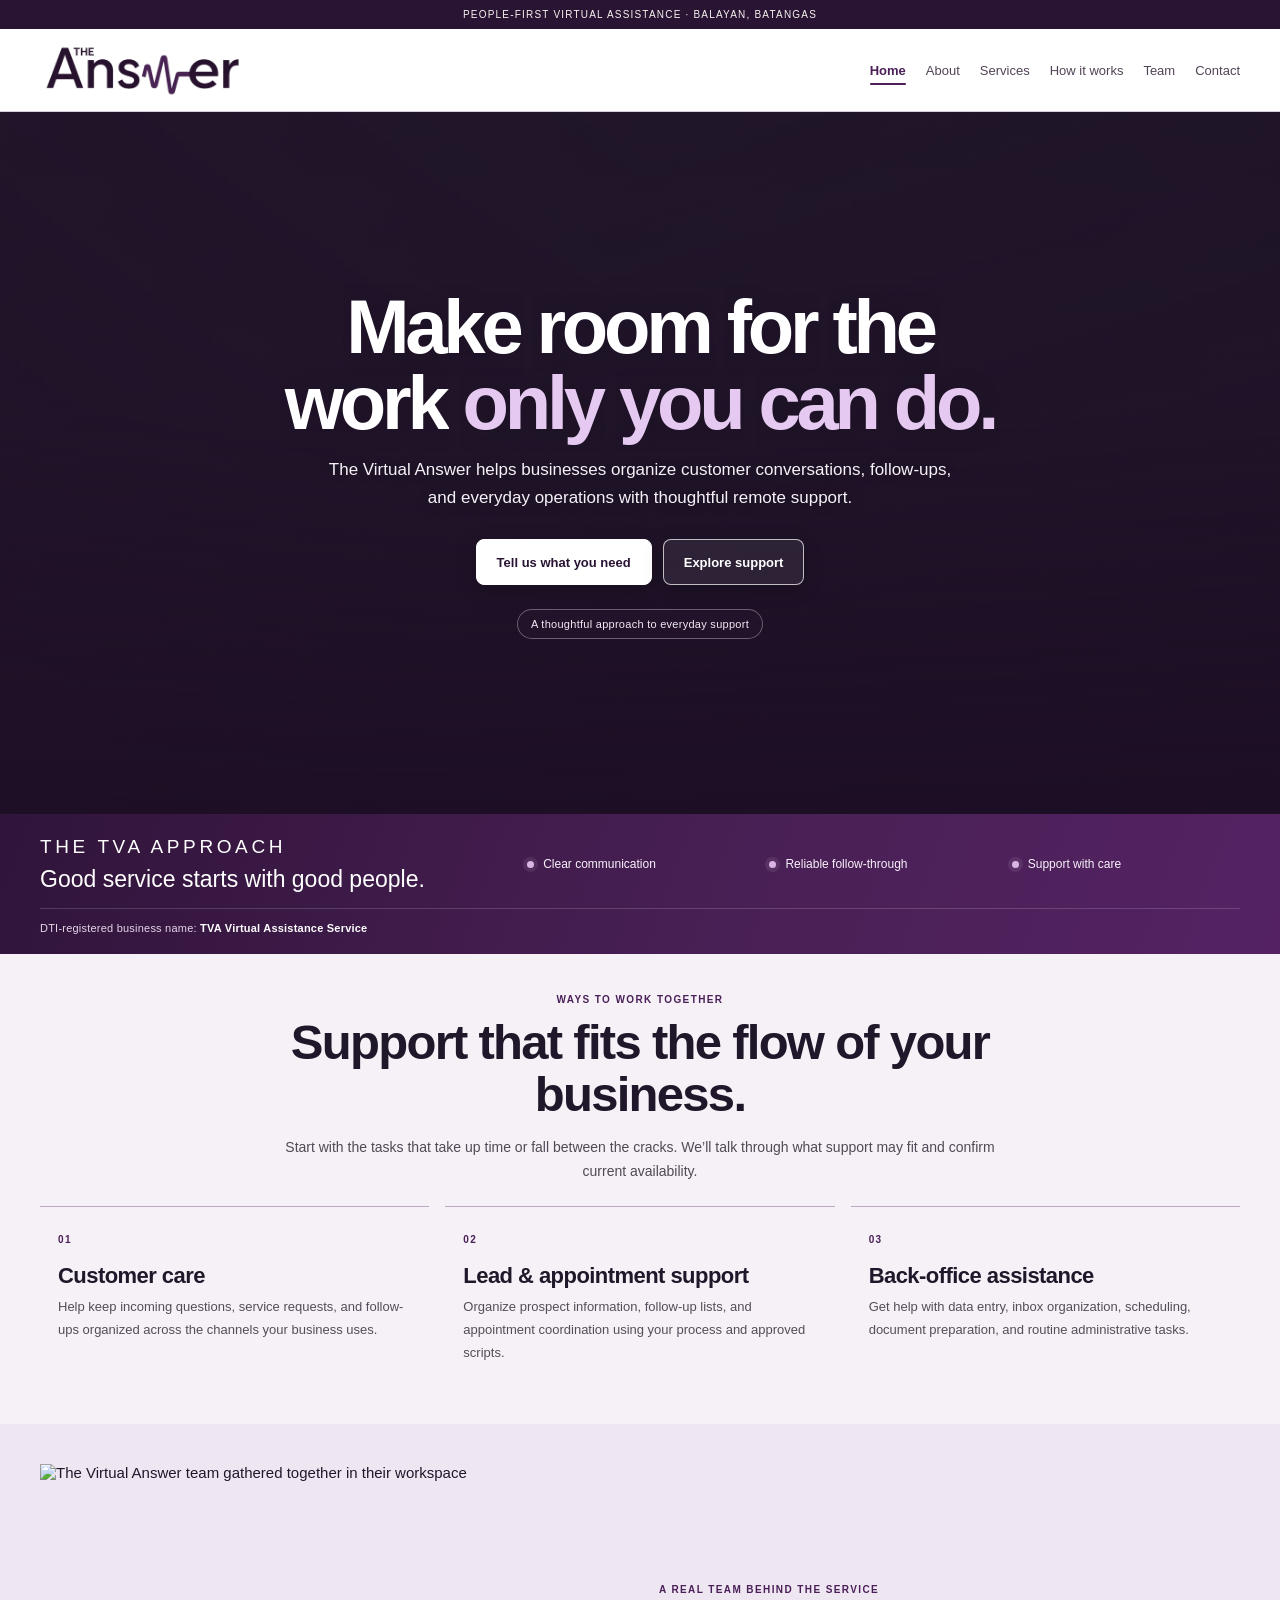
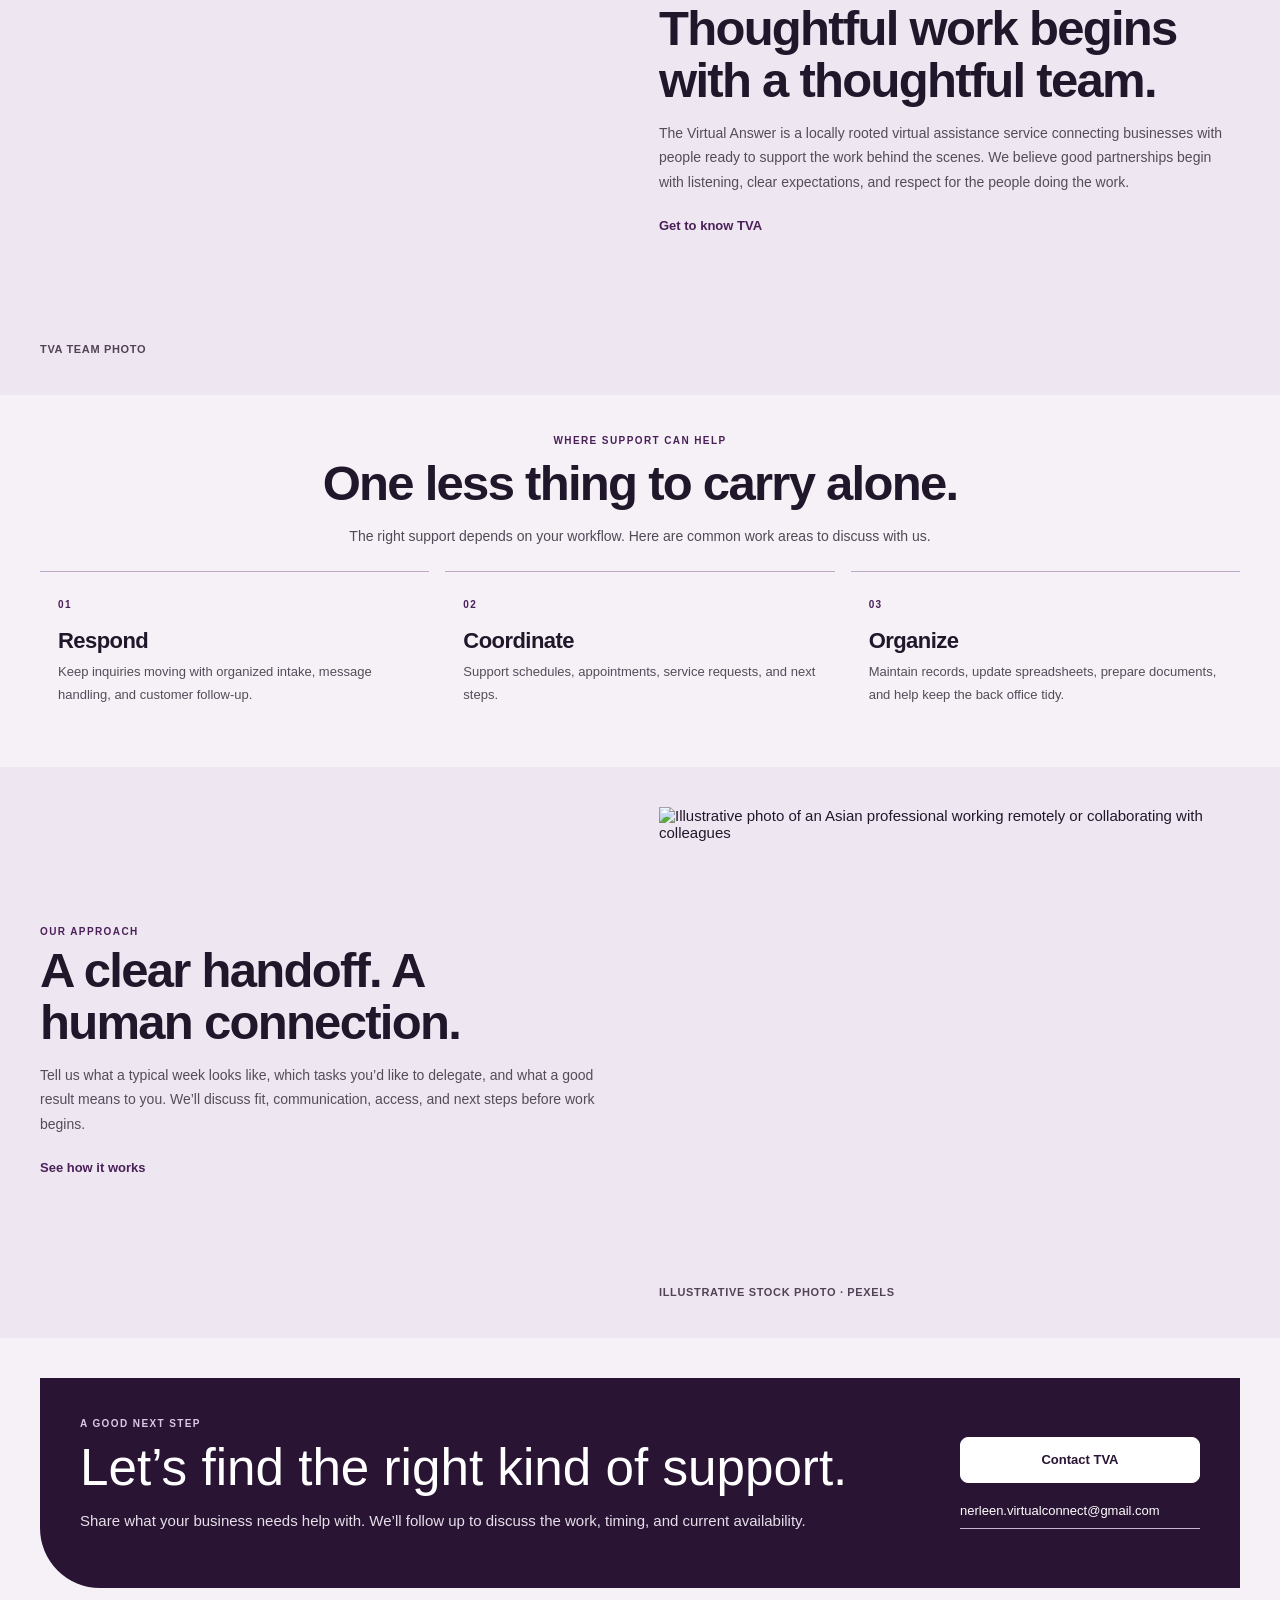
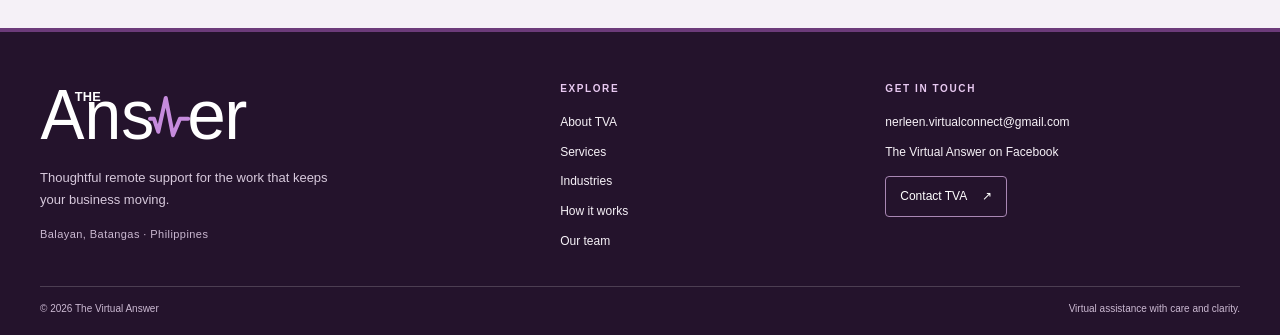
==== index.html @ 82f94e9c "Add files via upload" ====
<!doctype html>
<html lang="en"><head><meta charset="utf-8"><meta name="viewport" content="width=device-width,initial-scale=1"><meta name="description" content="The Virtual Answer offers people-first remote support for customer care, lead follow-up, and everyday business operations."><meta name="theme-color" content="#f8f5fa"><title>The Virtual Answer | Virtual Assistance</title><link rel="stylesheet" href="site.css"><link rel="icon" href="favicon.ico" sizes="any"><link rel="shortcut icon" href="favicon.ico"><link rel="icon" type="image/png" sizes="512x512" href="favicon.png"><link rel="apple-touch-icon" sizes="512x512" href="favicon.png"><link rel="apple-touch-icon" href="favicon.png"></head>
<body data-page="index"><div class="announcement">People-first virtual assistance · Balayan, Batangas</div><header><div class="wrap nav"><a class="brand" href="index.html" aria-label="The Virtual Answer home"><img class="brand-logo" src="the-answer-logo.png" alt="The Answer Virtual Assistance Service"></a><button class="menu" aria-label="Open menu" aria-expanded="false">☰</button><nav class="navlinks" aria-label="Main navigation"><a href="index.html">Home</a><a href="about.html">About</a><a href="services.html">Services</a><a href="how-it-works.html">How it works</a><a href="team.html">Team</a><a href="contact.html">Contact</a></nav></div></header>
<main>
<section class="full-hero" aria-labelledby="hero-title"><img class="full-hero-image" src="assets/hero-workspace.jpg" alt="Bright, organized workspace with a laptop, plant, and notebook"><div class="full-hero-shade"></div><div class="wrap full-hero-content"><h1 id="hero-title">Make room for the work <em>only you can do.</em></h1><p>The Virtual Answer helps businesses organize customer conversations, follow-ups, and everyday operations with thoughtful remote support.</p><div class="actions"><a class="button" href="contact.html">Tell us what you need </a><a class="button secondary" href="services.html">Explore support</a></div><span class="full-hero-credit">A thoughtful approach to everyday support</span></div></section>
<section class="new-ribbon" aria-label="The TVA approach"><div class="wrap ribbon-inner"><div class="ribbon-lead"><span class="eyebrow">THE TVA APPROACH</span><strong>Good service starts with good people.</strong></div><ul class="ribbon-points"><li>Clear communication</li><li>Reliable follow-through</li><li>Support with care</li></ul><p class="registration-note">DTI-registered business name: <strong>TVA Virtual Assistance Service</strong></p></div></section>
<section class="content" id="services-preview"><div class="wrap"><div class="section-intro"><div class="eyebrow">Ways to work together</div><h2 class="section-title">Support that fits the flow of your business.</h2><p>Start with the tasks that take up time or fall between the cracks. We’ll talk through what support may fit and confirm current availability.</p></div></div><div class="wrap new-grid"><article class="new-card"><span class="eyebrow">01</span><h2>Customer care</h2><p>Help keep incoming questions, service requests, and follow-ups organized across the channels your business uses.</p></article><article class="new-card"><span class="eyebrow">02</span><h2>Lead &amp; appointment support</h2><p>Organize prospect information, follow-up lists, and appointment coordination using your process and approved scripts.</p></article><article class="new-card"><span class="eyebrow">03</span><h2>Back-office assistance</h2><p>Get help with data entry, inbox organization, scheduling, document preparation, and routine administrative tasks.</p></article></div></section>
<section class="content"><div class="wrap photo-story"><figure><img src="assets/small-team.jpg" alt="The Virtual Answer team gathered together in their workspace"><figcaption>TVA team photo</figcaption></figure><div><div class="eyebrow">A real team behind the service</div><h2 class="section-title">Thoughtful work begins with a thoughtful team.</h2><p class="bodycopy">The Virtual Answer is a locally rooted virtual assistance service connecting businesses with people ready to support the work behind the scenes. We believe good partnerships begin with listening, clear expectations, and respect for the people doing the work.</p><a class="text-link" href="about.html">Get to know TVA </a></div></div></section>
<section class="content"><div class="wrap"><div class="section-intro"><div class="eyebrow">Where support can help</div><h2 class="section-title">One less thing to carry alone.</h2><p>The right support depends on your workflow. Here are common work areas to discuss with us.</p></div><div class="new-grid"><article class="new-card"><span class="eyebrow">01</span><h2>Respond</h2><p>Keep inquiries moving with organized intake, message handling, and customer follow-up.</p></article><article class="new-card"><span class="eyebrow">02</span><h2>Coordinate</h2><p>Support schedules, appointments, service requests, and next steps.</p></article><article class="new-card"><span class="eyebrow">03</span><h2>Organize</h2><p>Maintain records, update spreadsheets, prepare documents, and help keep the back office tidy.</p></article></div></div></section>
<section class="content"><div class="wrap photo-story reverse"><figure><img src="assets/web-02.jpg" alt="Illustrative photo of an Asian professional working remotely or collaborating with colleagues"><figcaption>Illustrative stock photo · Pexels</figcaption></figure><div><div class="eyebrow">Our approach</div><h2 class="section-title">A clear handoff. A human connection.</h2><p class="bodycopy">Tell us what a typical week looks like, which tasks you’d like to delegate, and what a good result means to you. We’ll discuss fit, communication, access, and next steps before work begins.</p><a class="text-link" href="how-it-works.html">See how it works </a></div></div></section>
<section class="content"><div class="wrap contactbox"><div><div class="eyebrow">A good next step</div><h2>Let’s find the right kind of support.</h2><p>Share what your business needs help with. We’ll follow up to discuss the work, timing, and current availability.</p></div><div class="contactlinks"><a class="button" href="contact.html">Contact TVA </a><a href="mailto:nerleen.virtualconnect@gmail.com">nerleen.virtualconnect@gmail.com</a></div></div></section>
</main><footer class="site-footer"><div class="wrap footer-main"><div class="footer-brand"><a href="index.html" aria-label="The Virtual Answer home"><img class="footer-logo" src="the-answer-logo-light.svg" alt="The Virtual Answer"></a><p>Thoughtful remote support for the work that keeps your business moving.</p><span class="footer-location">Balayan, Batangas · Philippines</span></div><div class="footer-column"><h2>Explore</h2><a href="about.html">About TVA</a><a href="services.html">Services</a><a href="industries.html">Industries</a><a href="how-it-works.html">How it works</a><a href="team.html">Our team</a></div><div class="footer-column"><h2>Get in touch</h2><a href="mailto:nerleen.virtualconnect@gmail.com">nerleen.virtualconnect@gmail.com</a><a href="https://www.facebook.com/profile.php?id=61569814790833" target="_blank" rel="noopener noreferrer">The Virtual Answer on Facebook</a><a class="footer-contact" href="contact.html">Contact TVA <span aria-hidden="true">↗</span></a></div></div><div class="wrap footer-bottom"><span>© <span data-year>2026</span> The Virtual Answer</span><span>Virtual assistance with care and clarity.</span></div></footer><script src="site.js"></script></body></html>
---- site.css ----
:root{--paper:#F8F5FA;--white:#FFFEFF;--ink:#24152A;--muted:#66586C;--line:#E1D8E5;--plum:#542263;--plum-dark:#30143A;--lilac:#F0E6F4;--lime:#DCC8E7;--peach:#F3E1D1;--serif:Georgia,'Times New Roman',serif;--sans:Inter,'Aptos',Arial,sans-serif;--max:1160px}*{box-sizing:border-box}html{scroll-behavior:smooth}body{margin:0;background:var(--paper);color:var(--ink);font-family:var(--sans);-webkit-font-smoothing:antialiased}a{color:inherit}.wrap{width:min(var(--max),calc(100% - 56px));margin:auto}.announcement{background:var(--plum-dark);color:#f8f4ef;text-align:center;padding:9px 14px;font-size:11px;letter-spacing:.08em;text-transform:uppercase}header{position:sticky;top:0;z-index:5;background:rgba(248,245,250,.96);backdrop-filter:blur(12px);border-bottom:1px solid var(--line)}.nav{min-height:74px;display:flex;align-items:center;justify-content:space-between;gap:24px}.brand{display:flex;align-items:center;gap:10px;text-decoration:none}.mark{width:39px;height:39px;display:grid;place-items:center;border-radius:13px;background:var(--plum);color:var(--lime);font:700 20px var(--serif)}.brandname{font-weight:750;letter-spacing:-.03em}.brandname small{display:block;margin-top:4px;color:var(--muted);font-size:9px;letter-spacing:.12em;text-transform:uppercase}.navlinks{display:flex;align-items:center;gap:24px}.navlinks a{text-decoration:none;font-size:12px;color:#514456}.navlinks a:hover,.navlinks a[aria-current=page]{color:var(--plum)}.navlinks a[aria-current=page]{font-weight:750}.button{min-height:44px;padding:0 18px;display:inline-flex;align-items:center;justify-content:center;border-radius:999px;background:var(--plum);border:1px solid var(--plum);color:white;text-decoration:none;font-size:12px;font-weight:700;transition:.18s}.button:hover{background:var(--plum-dark);transform:translateY(-1px)}.button.secondary{background:transparent;color:var(--plum)}.button.secondary:hover{background:var(--lilac)}.menu{display:none;width:42px;height:42px;border:1px solid var(--line);background:var(--white);border-radius:50%;font-size:18px}.eyebrow{color:var(--plum);font-size:10px;font-weight:750;letter-spacing:.16em;text-transform:uppercase}.hero{padding:72px 0 76px}.hero-grid{display:grid;grid-template-columns:1.05fr .95fr;gap:48px;align-items:center}.hero h1,.pagehead h1{font:500 clamp(48px,6vw,76px)/.99 var(--serif);letter-spacing:-.05em;margin:18px 0}.hero h1 em{color:var(--plum)}.lead{max-width:610px;color:#5D4E63;font-size:16px;line-height:1.75}.actions{display:flex;flex-wrap:wrap;gap:11px;margin-top:25px}.illustration{min-height:380px;border-radius:30px;background:var(--lilac);padding:28px;display:grid;place-items:center;position:relative;overflow:hidden}.illustration:before,.illustration:after{content:'';position:absolute;border-radius:50%;background:var(--lime)}.illustration:before{width:110px;height:110px;right:9%;top:8%}.illustration:after{width:260px;height:260px;left:10%;bottom:-30%;background:#DCC8E7}.desk{position:relative;z-index:1;width:min(100%,390px);background:var(--white);border:1px solid #ffffff;border-radius:22px;padding:23px;box-shadow:0 20px 50px #30143A20;transform:rotate(-2deg)}.desk small{color:var(--muted)}.desk h2{font:500 30px var(--serif);margin:15px 0 8px}.task{border-top:1px solid var(--line);padding:12px 0;font-size:12px}.task b{margin-left:8px}.task i{display:inline-grid;place-items:center;width:22px;height:22px;border-radius:50%;background:var(--lime);font-style:normal;color:var(--plum)}.pagehead{padding:58px 0 42px;border-bottom:1px solid var(--line)}.pagehead h1{font-size:clamp(43px,5.2vw,66px);max-width:850px}.pagehead .lead{max-width:760px}.content{padding:60px 0}.section-title{font:500 clamp(34px,4vw,49px)/1.06 var(--serif);letter-spacing:-.04em;margin:13px 0 16px}.bodycopy{max-width:790px;color:#5D4E63;line-height:1.8;font-size:14px}.grid{display:grid;grid-template-columns:repeat(3,1fr);gap:14px}.card{padding:23px;border:1px solid var(--line);border-radius:17px;background:#fffefa9c}.card h2,.card h3{font:500 24px/1.08 var(--serif);margin:12px 0}.card p,.card li{font-size:13px;line-height:1.7;color:var(--muted)}.icon{width:39px;height:39px;border-radius:13px;background:var(--lilac);display:grid;place-items:center;color:var(--plum);font-size:19px}.two{display:grid;grid-template-columns:1fr 1fr;gap:40px;align-items:start}.callout{background:var(--plum-dark);color:white;border-radius:22px;padding:31px}.callout p{color:#E8DCF0;line-height:1.7}.callout h2{font:500 33px/1.04 var(--serif)}.steps{counter-reset:step}.step{border-top:1px solid var(--line);padding:22px 0;display:grid;grid-template-columns:65px 1fr;gap:18px}.step:before{counter-increment:step;content:'0' counter(step);color:var(--plum);font-weight:750;font-size:12px;letter-spacing:.1em}.step h3{font:500 24px var(--serif);margin:0 0 7px}.step p{font-size:13px;color:var(--muted);line-height:1.7;margin:0}.faq details{border-bottom:1px solid var(--line);padding:18px 0}.faq summary{font:500 21px var(--serif);cursor:pointer}.faq details p{max-width:760px;color:var(--muted);line-height:1.75;font-size:13px}.contactbox{background:var(--lilac);border-radius:25px;padding:38px;display:flex;align-items:center;justify-content:space-between;gap:28px}.contactbox h2{font:500 clamp(35px,4vw,52px)/1 var(--serif);margin:13px 0}.contactbox p{color:#615367;line-height:1.7}.contactlinks{display:grid;gap:10px;min-width:240px}.contactlinks a:not(.button){font-size:13px;text-decoration:none;padding:10px 0;border-bottom:1px solid #C9B5D2}.notice{padding:14px 17px;background:#F3EAF5;border-left:3px solid var(--plum);font-size:12px;line-height:1.65;color:#5E5162;margin-top:24px}footer{border-top:1px solid var(--line);padding:24px 0 30px}.foot{display:flex;align-items:center;justify-content:space-between;gap:24px}.footbrand{display:flex;align-items:center;gap:10px;font-weight:700;font-size:12px}.footmeta{text-align:right;color:var(--muted);font-size:11px;line-height:1.7}.focus:focus-visible,a:focus-visible,button:focus-visible,summary:focus-visible{outline:3px solid #704282;outline-offset:4px}@media(max-width:850px){.nav{position:relative}.menu{display:block}.navlinks{display:none;position:absolute;top:100%;left:-1px;right:-1px;padding:14px 20px 21px;background:var(--paper);border:1px solid var(--line);border-top:0;box-shadow:0 14px 24px #30143A10;flex-direction:column;align-items:stretch;gap:0}.navlinks.open{display:flex}.navlinks a{font-size:13px;padding:12px 0;border-bottom:1px solid var(--line)}.navlinks .button{margin-top:12px}.hero-grid{gap:26px}.grid{grid-template-columns:repeat(2,1fr)}}@media(max-width:680px){.wrap{width:min(100% - 34px,var(--max))}.nav{min-height:66px}.navlinks{padding:12px 17px 18px}.hero{padding:48px 0}.hero-grid,.two{grid-template-columns:1fr;gap:25px}.hero h1{font-size:clamp(48px,13vw,65px)}.illustration{min-height:320px;padding:19px}.pagehead{padding:42px 0 30px}.pagehead h1{font-size:clamp(42px,12vw,58px)}.content{padding:43px 0}.grid{grid-template-columns:1fr}.contactbox{display:block;padding:27px 22px}.contactlinks{margin-top:20px;min-width:0}.foot{align-items:flex-start;flex-direction:column}.footmeta{text-align:left}}@media(prefers-reduced-motion:reduce){html{scroll-behavior:auto}*,*::before,*::after{transition:none!important}}

/* Homepage: service-led, high-clarity layout inspired by modern VA sites. */
.hero{padding:64px 0 68px}.hero h1{max-width:650px}.hero-location{margin:22px 0 0;color:var(--muted);font-size:12px}.illustration{background:#F0E6F4}.illustration:before{background:var(--lime)}.illustration-stamp{position:absolute;z-index:2;bottom:8%;right:5%;width:92px;height:92px;border-radius:50%;background:var(--peach);display:grid;place-content:center;text-align:center;font-size:9px;font-weight:800;line-height:1.4;letter-spacing:.08em;transform:rotate(8deg);color:var(--plum-dark)}.proof-strip{background:#fffefa;border-block:1px solid var(--line)}.proof-row{min-height:82px;display:flex;align-items:center;justify-content:space-between;gap:20px}.proof-intro{font:500 17px var(--serif);color:var(--ink)}.proof-item{font-size:12px;color:#594B5F}.proof-item span{font-size:10px;font-weight:750;color:var(--plum);margin-right:8px}.workflow-band{background:var(--plum-dark);color:#fff;padding:76px 0}.workflow-inner{display:grid;grid-template-columns:.9fr 1.1fr;gap:70px}.workflow-band .eyebrow{color:var(--lime)}.workflow-heading h2{font:500 clamp(38px,4.2vw,54px)/1.02 var(--serif);letter-spacing:-.04em;margin:15px 0}.workflow-heading p{max-width:420px;font-size:14px;line-height:1.75;color:#E1D8E5}.workflow-list article{display:grid;grid-template-columns:44px 1fr;gap:17px;padding:18px 0;border-top:1px solid #ffffff40}.workflow-list article>span{color:var(--lime);font-weight:750;font-size:11px;letter-spacing:.1em}.workflow-list h3{font:500 23px var(--serif);margin:0 0 6px}.workflow-list p{font-size:12px;line-height:1.65;color:#E1D8E5;margin:0}.local-card{background:var(--lilac);padding:34px;border-radius:24px;min-height:290px;display:flex;flex-direction:column;align-items:flex-start;justify-content:center}.local-card .local-mark{width:46px;height:46px;border-radius:50%;display:grid;place-items:center;background:var(--plum);color:white;font-size:24px;margin-bottom:25px}.local-card h3{font:500 34px/1.07 var(--serif);margin:13px 0}.local-card p{font-size:13px;color:#5C4E62;line-height:1.7}.local-card a{font-weight:700;font-size:12px;color:var(--plum)}.faq-preview{background:#fffefa}.faq-preview .faq{border-top:1px solid var(--line)}.faq-preview .faq details:first-child{padding-top:18px}.card a{display:inline-block;margin-top:10px;color:var(--plum);font-weight:700;font-size:12px;text-decoration:none}.card a:hover{text-decoration:underline}.workflow-heading .button.secondary{border-color:#C9B5D2;color:#fff}.workflow-heading .button.secondary:hover{background:#ffffff20}.proof-row{flex-wrap:wrap}@media(max-width:850px){.proof-row{justify-content:flex-start;padding:18px 0}.proof-intro{width:100%}.workflow-inner{grid-template-columns:1fr;gap:35px}}@media(max-width:680px){.hero{padding:45px 0 50px}.hero-grid{gap:26px}.proof-row{gap:13px 20px}.proof-item{font-size:11px}.workflow-band{padding:53px 0}.workflow-inner{gap:25px}.local-card{min-height:250px;padding:26px}}

/* High-resolution vector brand logo */
.brand-logo{display:block;width:clamp(150px,16vw,205px);height:auto;flex:0 0 auto}.footer-logo{width:180px}@media(max-width:680px){.brand-logo{width:150px}}

/* Photo-led identity and page layouts for The Virtual Answer */
.new-hero{padding:60px 0 64px;background:linear-gradient(110deg,#f5eff8,#fff 64%,#fbf8fc)}.new-hero-grid{display:grid;grid-template-columns:1fr 1.04fr;gap:54px;align-items:center}.new-hero h1{font:500 clamp(46px,5.8vw,72px)/.98 var(--serif);letter-spacing:-.055em;margin:18px 0 20px;max-width:620px}.new-hero h1 em{font-style:normal;color:var(--plum)}.new-hero-copy .lead{max-width:560px}.hero-photo{margin:0;position:relative}.hero-photo img{display:block;width:100%;height:390px;object-fit:cover;object-position:center 42%;border-radius:26px}.hero-photo figcaption{font-size:11px;color:var(--muted);margin:10px 4px 0}.new-ribbon{background:#fff;border-block:1px solid var(--line)}.ribbon-inner{min-height:76px;display:flex;align-items:center;justify-content:space-between;gap:18px;flex-wrap:wrap}.ribbon-inner span{font-size:12px;color:var(--muted)}.ribbon-inner span:first-child{font:500 19px var(--serif);color:var(--ink)}.ribbon-inner .registration-note{width:100%;text-align:center;padding:0 0 12px;font-size:11px;color:#594B5F}.section-intro{max-width:700px;margin:0 auto 34px;text-align:center}.section-intro .section-title{margin:12px 0}.section-intro>p{font-size:14px;line-height:1.75;color:var(--muted)}.new-grid{display:grid;grid-template-columns:repeat(3,minmax(0,1fr));gap:14px}.new-card{min-height:206px;padding:26px;background:#fff;border:1px solid var(--line);border-radius:19px;transition:transform .18s,border-color .18s,box-shadow .18s}.new-card:hover{transform:translateY(-3px);border-color:#c9b5d2;box-shadow:0 12px 28px #30143a0d}.new-card h2{font:500 25px/1.05 var(--serif);margin:25px 0 10px}.new-card p{font-size:13px;line-height:1.7;color:var(--muted);margin:0}.photo-story{display:grid;grid-template-columns:1fr 1fr;gap:56px;align-items:center}.photo-story.reverse figure{order:2}.photo-story figure{margin:0}.photo-story img{width:100%;height:370px;object-fit:cover;object-position:center;border-radius:24px;display:block}.photo-story .section-title{max-width:520px}.text-link{display:inline-block;color:var(--plum);font-weight:700;font-size:13px;margin-top:10px;text-decoration:none}.text-link:hover{text-decoration:underline}.pagehead{padding:60px 0 28px}.pagehead h1{max-width:820px;margin:14px 0;font-size:clamp(43px,5vw,64px)}.pagehead .lead{max-width:720px}.team-gallery{display:grid;grid-template-columns:1fr 1fr;gap:16px}.team-gallery figure{margin:0;background:#fff;border:1px solid var(--line);padding:9px;border-radius:18px}.team-gallery figure:first-child{grid-column:span 2}.team-gallery img{width:100%;height:280px;display:block;object-fit:cover;border-radius:12px}.team-gallery figure:first-child img{height:400px}.team-gallery figcaption{font-size:12px;color:var(--muted);padding:10px 7px 4px}.contact-layout{display:grid;grid-template-columns:1.15fr .85fr;gap:20px}.contact-card{padding:40px;border-radius:24px;background:#fff;border:1px solid var(--line)}.contact-card h2{font:500 37px/1.08 var(--serif);margin:15px 0}.contact-card p{max-width:500px;color:var(--muted);font-size:14px;line-height:1.75}.contact-email a{color:var(--plum);font-weight:700}.faq-list{max-width:800px}.faq-item{padding:19px 0;border-top:1px solid var(--line)}.faq-item summary{font:500 21px var(--serif);cursor:pointer}.faq-item p{max-width:720px;color:var(--muted);font-size:14px;line-height:1.75}.footbrand p{max-width:290px;color:var(--muted);font-size:12px;line-height:1.7}.footmeta a{text-decoration:none}.footmeta a:hover{color:var(--plum)}
@media(max-width:850px){.new-hero-grid,.photo-story,.contact-layout{grid-template-columns:1fr}.new-hero-grid{gap:32px}.new-hero{padding:45px 0}.hero-photo img{height:min(62vw,400px)}.photo-story{gap:28px}.photo-story.reverse figure{order:0}.photo-story img{height:min(66vw,390px)}.new-grid{grid-template-columns:repeat(2,minmax(0,1fr))}.contact-card{padding:30px}.team-gallery figure:first-child img{height:330px}}
@media(max-width:560px){.new-hero h1{font-size:45px}.ribbon-inner{padding:16px 0;justify-content:flex-start}.ribbon-inner span{width:calc(50% - 10px)}.ribbon-inner span:first-child{width:100%}.new-grid{grid-template-columns:1fr;gap:10px}.new-card{min-height:0;padding:22px}.new-card h2{margin:18px 0 8px}.pagehead{padding:42px 0 18px}.team-gallery{grid-template-columns:1fr}.team-gallery figure:first-child{grid-column:auto}.team-gallery img,.team-gallery figure:first-child img{height:auto;max-height:360px}.contact-card{padding:24px}}

/* Professional finish: restrained brand color, consistent type, navigation and accessible focus */
:root{--paper:#F7F8FA;--white:#FFFFFF;--ink:#21172A;--muted:#625B68;--line:#E3DDE8;--plum:#4B2059;--plum-dark:#291433;--lilac:#F1EAF5;--lime:#DCC7E8;--peach:#F2E4D8;--serif:'Aptos Display','Segoe UI',Arial,sans-serif;--sans:'Aptos','Segoe UI',Arial,sans-serif;--max:1200px}
body{background:var(--paper);color:var(--ink);font-size:15px}header{background:rgba(255,255,255,.96)}.announcement{background:var(--plum-dark);letter-spacing:.11em}.nav{min-height:82px}.navlinks{gap:20px}.navlinks a{font-size:13px}.navlinks a[aria-current=page]{color:var(--plum);font-weight:700}.button{min-height:46px;border-radius:8px;padding-inline:20px;font-size:13px;box-shadow:none}.button:hover{transform:translateY(-1px)}.button.secondary{border-color:#BDA8C8}.eyebrow{font-size:10px;letter-spacing:.14em}.content{padding:76px 0}.pagehead{padding:66px 0 42px}.pagehead h1,.new-hero h1{font-weight:700;letter-spacing:-.045em}.pagehead h1{font-size:clamp(42px,5vw,62px);line-height:1.04}.lead{font-size:16px;line-height:1.75;color:#524A58}.new-hero{background:linear-gradient(115deg,#f1eaf5 0%,#fff 62%);padding-block:68px}.new-hero-grid{gap:64px}.hero-photo img{height:450px;border-radius:18px;object-position:center 38%}.hero-photo figcaption{font-size:11px}.hero-photo figcaption a{color:var(--plum);text-underline-offset:2px}.new-ribbon{background:#fff}.ribbon-inner{min-height:76px}.ribbon-inner .registration-note{color:#55435E}.section-intro{max-width:740px;margin-bottom:40px}.section-intro .section-title,.section-title{font-weight:650;letter-spacing:-.035em}.new-grid{gap:16px}.new-card{border-radius:14px;padding:28px;min-height:216px;box-shadow:0 1px 2px #21172a07}.new-card:hover{box-shadow:0 12px 26px #29143310}.new-card h2{font-weight:650;font-size:24px;letter-spacing:-.025em;line-height:1.15}.new-card p,.bodycopy{color:#544D59;line-height:1.75}.photo-story{gap:64px}.photo-story img{border-radius:18px}.contactbox{border-radius:18px;background:#291433;padding:40px;color:#fff}.contactbox .eyebrow{color:#DCC7E8}.contactbox p{color:#E6DFEA}.contactbox .contactlinks a:not(.button){color:#fff}.contactbox .button{background:#fff;color:var(--plum);border-color:#fff}.contact-card,.local-card{border-radius:18px}.local-card{background:#F1EAF5}.team-gallery figure{border-radius:14px}.faq-item summary{font-family:var(--sans);font-weight:650;font-size:17px}.foot{gap:40px;padding-block:34px}.footmeta{font-size:12px;line-height:1.8;color:var(--muted)}.registration-note{line-height:1.5}.button:focus-visible,.navlinks a:focus-visible,.text-link:focus-visible,.footmeta a:focus-visible{outline:3px solid #9B6BAE;outline-offset:3px}
@media(max-width:900px){.nav{gap:12px}.menu{display:block;cursor:pointer}.navlinks{display:none;position:absolute;top:100%;left:0;right:0;background:white;border-bottom:1px solid var(--line);padding:12px 24px 20px;box-shadow:0 14px 24px #21172a12;align-items:stretch;gap:0}.navlinks.open{display:flex;flex-direction:column}.navlinks a{padding:12px 4px}.navlinks a.button{margin-top:8px}.new-hero-grid{gap:36px}.hero-photo img{height:390px}}
@media(max-width:680px){.wrap{width:calc(100% - 36px)}.nav{min-height:70px}.brand-logo{width:148px}.new-hero{padding:42px 0}.new-hero-grid{gap:28px}.new-hero h1{font-size:clamp(40px,11vw,52px)}.hero-photo img{height:360px}.content{padding:52px 0}.pagehead{padding:44px 0 26px}.pagehead h1{font-size:clamp(38px,10vw,48px)}.new-grid{grid-template-columns:1fr}.new-card{min-height:0}.photo-story{gap:24px}.photo-story img{height:280px}.contactbox{padding:28px 22px}.team-gallery img,.team-gallery figure:first-child img{height:260px;object-fit:cover}.ribbon-inner .registration-note{text-align:left;padding-top:6px}.contact-layout{grid-template-columns:1fr}}
@media(prefers-reduced-motion:reduce){.new-card,.button{transition:none}}
.full-hero{position:relative;isolation:isolate;min-height:clamp(620px,78vh,820px);width:100%;overflow:hidden;display:flex;align-items:flex-end;background:#21172a;color:#fff}.full-hero-image,.full-hero-shade{position:absolute;inset:0;width:100%;height:100%}.full-hero-image{z-index:-2;object-fit:cover;object-position:center 42%}.full-hero-shade{z-index:-1;background:linear-gradient(180deg,rgba(18,10,24,.02) 18%,rgba(20,11,27,.18) 45%,rgba(20,11,27,.83) 100%)}.full-hero-content{padding-top:90px;padding-bottom:88px;text-align:center;max-width:900px}.full-hero-content .eyebrow{color:#F0E2F6}.full-hero-content h1{max-width:820px;margin:18px auto 14px;font:700 clamp(46px,6vw,76px)/1.01 var(--sans);letter-spacing:-.055em;color:#fff}.full-hero-content h1 em{font-style:normal;color:#E5C9F1}.full-hero-content>p{max-width:640px;margin:0 auto;color:#F6F1F7;font-size:17px;line-height:1.65}.full-hero-content .actions{justify-content:center;margin-top:27px}.full-hero-content .button{background:#F0E2F6;border-color:#F0E2F6;color:#291433;box-shadow:0 5px 20px #0003}.full-hero-content .button:hover{background:#fff;border-color:#fff}.full-hero-content .button.secondary{background:#ffffff12;border-color:#ffffffb3;color:#fff;backdrop-filter:blur(6px)}.full-hero-credit{display:inline-block;margin-top:24px;font-size:11px;color:#F2EAF5}.full-hero-credit a{color:#fff;text-underline-offset:3px}.hero-scroll{position:absolute;bottom:24px;left:50%;transform:translateX(-50%);width:38px;height:38px;border:1px solid #ffffff8c;border-radius:50%;display:grid;place-items:center;text-decoration:none;color:#fff;font-size:18px;transition:background .15s}.hero-scroll:hover{background:#ffffff26}
@media(max-width:680px){.full-hero{min-height:calc(100svh - 100px);min-height:max(640px,calc(90svh - 80px));align-items:flex-end}.full-hero-image{object-position:53% center}.full-hero-shade{background:linear-gradient(180deg,rgba(18,10,24,.02) 0%,rgba(20,11,27,.18) 35%,rgba(20,11,27,.88) 100%)}.full-hero-content{padding:70px 18px 74px}.full-hero-content h1{font-size:clamp(40px,11vw,54px)}.full-hero-content>p{font-size:15px}.full-hero-content .actions{gap:9px}.full-hero-content .button{min-height:44px;padding-inline:15px}.hero-scroll{bottom:16px}}




/* ===================== MOTION LAYER (refined) ===================== */
@view-transition{navigation:auto}
header{view-transition-name:site-header}
::view-transition-old(root){animation:vtOut .2s ease both}
::view-transition-new(root){animation:vtIn .4s cubic-bezier(.2,.7,.2,1) both}
@keyframes vtOut{to{opacity:0}}
@keyframes vtIn{from{opacity:0}}
@keyframes rise{from{opacity:0;translate:0 16px}}
@keyframes wordUp{from{translate:0 110%}}
@keyframes kb{from{scale:1.2}}
@keyframes shadeIn{from{opacity:0}}
@keyframes nudge{50%{translate:0 5px}}
@keyframes tick{from{opacity:0;translate:-6px 0}}

/* Scroll progress + header that tightens on scroll */
.va-progress{position:fixed;inset:0 0 auto 0;height:2px;z-index:50;pointer-events:none;transform-origin:0 50%;transform:scaleX(0);background:linear-gradient(90deg,#9B6BAE,var(--plum))}
header{transition:box-shadow .35s}
.nav{transition:min-height .35s cubic-bezier(.2,.7,.2,1)}
.brand-logo{transition:transform .35s cubic-bezier(.2,.7,.2,1);transform-origin:left center}
header.scrolled{box-shadow:0 8px 24px #29143314}
header.scrolled .nav{min-height:62px}
header.scrolled .brand-logo{transform:scale(.9)}
@media(min-width:901px){
.navlinks a:not(.button){position:relative}
.navlinks a:not(.button)::after{content:'';position:absolute;left:0;right:0;bottom:-7px;height:2px;border-radius:2px;background:var(--plum);transform:scaleX(0);transform-origin:right;transition:transform .35s cubic-bezier(.2,.7,.2,1)}
.navlinks a:not(.button):hover::after,.navlinks a[aria-current=page]::after{transform:scaleX(1);transform-origin:left}}
/* Mobile menu: panel and links ease in when opened */
@media(max-width:900px){.navlinks.open{animation:rise .25s ease both}.navlinks.open a{animation:tick .35s cubic-bezier(.2,.7,.2,1) both}.navlinks.open a:nth-child(1){animation-delay:0.03s}.navlinks.open a:nth-child(2){animation-delay:0.06s}.navlinks.open a:nth-child(3){animation-delay:0.09s}.navlinks.open a:nth-child(4){animation-delay:0.12s}.navlinks.open a:nth-child(5){animation-delay:0.15s}.navlinks.open a:nth-child(6){animation-delay:0.18s}.navlinks.open a:nth-child(7){animation-delay:0.21s}.navlinks.open a:nth-child(8){animation-delay:0.24s}}

/* Buttons: soft sheen + small lift */
.button{position:relative;overflow:hidden;transition:background .18s,color .18s,box-shadow .3s,translate .3s cubic-bezier(.2,.7,.2,1)}
.button::after{content:'';position:absolute;inset:0;pointer-events:none;background:linear-gradient(105deg,transparent 40%,#ffffff40 50%,transparent 60%);translate:-130% 0}
.button:hover{translate:0 -1px;box-shadow:0 8px 18px #4b205933}
.button:hover::after{translate:130% 0;transition:translate .7s cubic-bezier(.2,.7,.2,1)}
.text-link{background:linear-gradient(currentColor,currentColor) 0 100%/0 1px no-repeat;padding-bottom:3px;transition:background-size .35s cubic-bezier(.2,.7,.2,1)}
.text-link:hover{background-size:100% 1px}

/* Hero: the one orchestrated moment (plays on load) */
.full-hero-image{scale:1.12;translate:0 var(--py,0px);animation:kb 2.4s cubic-bezier(.16,.84,.24,1) both}
.full-hero-shade{animation:shadeIn 1.6s ease both}
.full-hero h1,.new-hero h1,.hero h1,.pagehead h1{animation:rise .8s .2s cubic-bezier(.2,.7,.2,1) both}
h1.is-split{animation:none}
.is-split .w{display:inline-block;overflow:hidden;vertical-align:top;padding:.08em .05em .14em;margin:-.08em -.05em -.14em}
.is-split .wi{display:inline-block;animation:wordUp .9s cubic-bezier(.16,.84,.24,1) both;animation-delay:calc(.25s + var(--i) * 60ms)}
.full-hero-content>:not(h1),.new-hero-copy>:not(h1),.pagehead>.wrap>:not(h1){animation:rise .8s .7s cubic-bezier(.2,.7,.2,1) both}
.full-hero-content>.eyebrow,.new-hero-copy>.eyebrow,.pagehead .eyebrow{animation-delay:.1s}
.full-hero-content .actions,.new-hero-copy .actions{animation-delay:.9s}
.full-hero-credit{animation-delay:1.1s!important}
.hero-scroll{animation:rise 1s 1.3s both,nudge 2.6s 2.5s ease-in-out infinite}

/* Scroll reveals: quiet fade + short rise, no blur (classes added by JS, removed when done) */
.anim .rv{opacity:0;transition:opacity .7s ease var(--d,0ms),translate .7s cubic-bezier(.2,.7,.2,1) var(--d,0ms),clip-path 1.1s cubic-bezier(.7,0,.2,1) var(--d,0ms)}
.anim .rv.up{translate:0 14px}
.anim .rv.pop{translate:0 20px}
.anim .rv.line{translate:0 10px;position:relative;border-top-color:transparent!important}
.anim .rv.pic{opacity:1;clip-path:inset(0 0 100% 0 round var(--r,18px))}
.anim .rv.pic img{scale:1.12;transition:scale 1.4s cubic-bezier(.16,.84,.24,1) var(--d,0ms)}
.anim .rv.in{opacity:1;translate:none;clip-path:inset(0 0 0 0 round var(--r,18px))}
.anim .rv.pic.in img{scale:1}
.anim .rv.line::after{content:'';position:absolute;left:0;right:0;top:-1px;height:1px;background:var(--rl,var(--line));transform:scaleX(0);transform-origin:left;transition:transform 1s cubic-bezier(.7,0,.2,1) var(--d,0ms)}
.anim .rv.line.in::after{transform:none}
.anim .rv.line:before{opacity:0;transition:opacity .6s ease calc(var(--d,0ms) + .3s)}
.anim .rv.line.in:before{opacity:1}
.team-gallery figure{--r:14px}
.workflow-list article{--rl:#ffffff40}
.step{position:relative}

/* Cards: calm hover response + cursor spotlight (mouse devices only) */
.new-card,.card,.local-card{transition:translate .35s cubic-bezier(.2,.7,.2,1),border-color .35s,box-shadow .35s}
@media(hover:hover){
.new-card,.card,.local-card{position:relative;isolation:isolate;overflow:hidden}
.new-card:hover,.card:hover,.local-card:hover{translate:0 -3px;border-color:#CDB7D8;box-shadow:0 14px 30px #4b20591a}
.new-card::before,.card::before,.local-card::before{content:'';position:absolute;inset:0;z-index:-1;border-radius:inherit;opacity:0;transition:opacity .4s;background:radial-gradient(280px circle at var(--mx,50%) var(--my,50%),#EBDDF3 0,#F7F1FA 45%,transparent 72%)}
.new-card:hover::before,.card:hover::before,.local-card:hover::before{opacity:1}}

/* FAQ: answers respond to the click */
details[open]>:not(summary){animation:rise .35s cubic-bezier(.2,.7,.2,1) both}
.faq-item summary,.faq summary{transition:color .2s}
.faq-item summary:hover,.faq summary:hover{color:var(--plum)}

@media(prefers-reduced-motion:reduce){
*,*::before,*::after{animation:none!important;transition:none!important}
.full-hero-image{scale:1;translate:none}.va-progress{display:none}
::view-transition-old(root),::view-transition-new(root){animation:none}}

/* Page-specific image stories and more varied editorial layouts */
.visual-intro{padding:26px 0 66px}.visual-intro-inner{display:grid;grid-template-columns:minmax(0,1.05fr) minmax(300px,.95fr);gap:clamp(28px,6vw,76px);align-items:center}.visual-intro figure{margin:0;position:relative;min-width:0}.visual-intro figure img{display:block;width:100%;height:clamp(290px,38vw,480px);object-fit:cover;object-position:center;border-radius:20px}.visual-intro figcaption{position:absolute;right:13px;bottom:12px;padding:7px 10px;border-radius:4px;background:#fff;color:#4c3c51;font-size:10px}.visual-copy{padding:20px 0}.visual-copy h2{font:700 clamp(32px,4.2vw,52px)/1.04 var(--sans);letter-spacing:-.045em;margin:15px 0}.visual-copy p{max-width:530px;color:#5a5260;line-height:1.8;font-size:15px}.visual-side .visual-intro-inner{grid-template-columns:.9fr 1.1fr}.visual-side figure{order:2}.visual-side .visual-copy{order:1;padding:34px;background:#f1eaf5;border-radius:20px 5px 20px 5px}.visual-overlap .visual-intro-inner{position:relative;display:block;min-height:390px}.visual-overlap figure{width:72%;margin-left:auto}.visual-overlap figure img{height:430px}.visual-overlap .visual-copy{position:absolute;left:0;bottom:20px;width:min(510px,56%);padding:34px;background:#fff;border:1px solid var(--line);box-shadow:0 18px 50px #29143318;border-radius:4px 18px 4px 18px}.visual-banner{background:var(--plum-dark);color:#fff;padding:60px 0}.visual-banner .visual-intro-inner{grid-template-columns:1.25fr .75fr}.visual-banner figure img{height:330px}.visual-banner .visual-copy h2{color:#fff}.visual-banner .visual-copy p{color:#eee7f1}.visual-banner .visual-copy .eyebrow{color:#e4c9ef}.visual-banner figcaption{background:#24152A;color:#fff}.visual-caption figure img{height:330px}.visual-caption .visual-intro-inner{grid-template-columns:.8fr 1.2fr}.visual-caption .visual-copy{border-left:3px solid var(--plum);padding:16px 0 16px 34px}.new-card{position:relative;overflow:hidden;border:1px solid #e4dce9;border-top:3px solid #6b3a7c;border-radius:4px 16px 4px 16px;background:linear-gradient(145deg,#fff 65%,#f8f3fa);box-shadow:0 5px 18px #2914330a}.new-card:nth-child(3n+2){border-top-color:#b487c2;background:linear-gradient(145deg,#fff 60%,#f3eef7)}.new-card:nth-child(3n){border-top-color:#d7b38d;background:linear-gradient(145deg,#fff 60%,#faf4ef)}.new-card h2{font-size:23px}.new-card:after{content:'';position:absolute;right:-34px;top:-38px;width:90px;height:90px;border:1px solid #6b3a7c1f;border-radius:50%;pointer-events:none}.card{border-radius:5px 17px 5px 17px;background:#fff;box-shadow:0 8px 22px #2914330d}.card:nth-child(even){background:#f4eff7}.contactbox{border-radius:5px 22px 5px 22px}.pagehead{border-bottom:0}.announcement{font-size:10px;letter-spacing:.12em}
@media(max-width:980px){.visual-intro-inner,.visual-side .visual-intro-inner,.visual-banner .visual-intro-inner,.visual-caption .visual-intro-inner{grid-template-columns:1fr;gap:24px}.visual-side figure{order:0}.visual-side .visual-copy{order:0}.visual-intro figure img{height:min(60vw,430px)}.visual-overlap .visual-intro-inner{min-height:0}.visual-overlap figure{width:100%}.visual-overlap .visual-copy{position:relative;left:auto;bottom:auto;width:100%;margin-top:-35px}.visual-banner{padding:40px 0}.visual-caption .visual-copy{border-left:0;border-top:3px solid var(--plum);padding:22px 0 0}}
@media(max-width:680px){.visual-intro{padding:18px 0 44px}.visual-intro figure img,.visual-banner figure img,.visual-caption figure img,.visual-overlap figure img{height:260px;border-radius:15px}.visual-side .visual-copy,.visual-overlap .visual-copy{padding:24px}.visual-overlap .visual-copy{margin-top:-18px}.visual-copy h2{font-size:34px}.visual-banner{padding:36px 0}.new-card{min-height:0}.new-card h2{font-size:21px}}

/* Less empty canvas: tighter rhythm, richer section color, and photography first */
:root{--paper:#F5F1F7;--muted:#514956;--line:#D8CCDF}
body{background:#F5F1F7}
.content{padding:40px 0}
.pagehead{padding:34px 0 24px;background:#EEE6F2}
.pagehead h1{max-width:900px;font-size:clamp(38px,4.8vw,58px);margin:9px 0 12px}
.pagehead .lead{max-width:760px;margin:0}
.section-intro{margin-bottom:22px}
.section-title{margin:8px 0 12px}
main>section.content:nth-of-type(even){background:#EEE7F2}
main>section.content.visual-intro{background:transparent}
.new-card{min-height:0;padding:22px 18px 20px;border:0;border-top:1px solid #bca9c5;border-radius:0;background:transparent!important;box-shadow:none!important}
.new-card:nth-child(3n+2),.new-card:nth-child(3n){border-top-color:#bca9c5}
.new-card:after{display:none}
.new-card h2{margin:17px 0 8px;font-size:22px}
.new-card p{max-width:380px}
.new-card:hover{transform:translateY(-2px);border-color:#6b3a7c}
.card{border:0;border-top:1px solid #bca9c5;border-radius:0;background:transparent!important;box-shadow:none!important;padding:22px 16px}
.team-gallery{grid-template-columns:repeat(12,minmax(0,1fr));align-items:start;gap:20px}
.team-gallery figure,.team-gallery figure:first-child{grid-column:auto;background:transparent;border:0;border-radius:0;padding:0}
.team-gallery figure:nth-child(1){grid-column:1 / span 7}
.team-gallery figure:nth-child(2){grid-column:9 / span 4;margin-top:80px}
.team-gallery figure:nth-child(3){grid-column:4 / span 6;margin-top:-34px}
.team-gallery img,.team-gallery figure:first-child img{height:clamp(250px,33vw,420px);border-radius:0;object-fit:cover}
.team-gallery figure:nth-child(2) img{height:clamp(220px,27vw,340px)}
.team-gallery figcaption{padding:9px 0;color:#62596A;font-size:11px;text-transform:uppercase;letter-spacing:.08em}
.photo-story{gap:38px}
.photo-story img{height:clamp(300px,38vw,470px);border-radius:0}
.visual-intro{padding:24px 0 38px}
.visual-intro figure img{height:clamp(300px,37vw,450px);border-radius:0}
.visual-side .visual-copy{border-radius:0 0 0 72px;background:#E9DDEE}
.visual-overlap .visual-copy{border:0;box-shadow:none;border-radius:0 0 0 64px;background:#EEE6F2}
.visual-banner{background:#392044!important;padding:40px 0!important}
.visual-banner figure img{height:clamp(270px,30vw,360px)}
.new-ribbon{background:#392044;border:0;color:#fff}
.ribbon-inner span,.ribbon-inner span:first-child,.ribbon-inner .registration-note{color:#fff}
.ribbon-inner .registration-note{padding:0 0 12px}
.contactbox{border-radius:0 0 0 60px}
.contact-card,.local-card{border-radius:0;border:0}
.visual-intro img,.photo-story img,.team-gallery img{display:block;opacity:1;visibility:visible}
@media(max-width:850px){.content{padding:34px 0}.team-gallery figure:nth-child(1){grid-column:1 / span 7}.team-gallery figure:nth-child(2){grid-column:9 / span 4;margin-top:46px}.team-gallery figure:nth-child(3){grid-column:3 / span 8;margin-top:-20px}}
@media(max-width:680px){.pagehead{padding:28px 0 20px}.pagehead h1{font-size:38px}.content{padding:30px 0}.team-gallery{grid-template-columns:1fr;gap:18px}.team-gallery figure:nth-child(1),.team-gallery figure:nth-child(2),.team-gallery figure:nth-child(3){grid-column:1;margin:0}.team-gallery img,.team-gallery figure:first-child img,.team-gallery figure:nth-child(2) img{height:260px}.visual-intro{padding:18px 0 30px}.visual-intro figure img,.visual-banner figure img,.visual-caption figure img,.visual-overlap figure img{height:255px}.visual-overlap .visual-copy{margin-top:-10px}.ribbon-inner{min-height:unset;padding:18px 0}.new-card{padding:19px 12px}.photo-story img{height:250px}}


/* Refined shared controls, Filipino team imagery, and accessible photo motion */
.navlinks a.button,.navlinks .button{color:#fff;background:#542263;border-color:#542263}
.navlinks a.button:hover,.navlinks .button:hover{color:#fff;background:#30143A}
.button:not(.secondary){color:#fff}
.button:not(.secondary):hover{color:#fff}
.page-back{padding-top:16px}
.back-link{display:inline-flex;align-items:center;min-height:40px;padding:0 15px;border:1px solid #8E7897;border-radius:999px;color:#392044;text-decoration:none;font-size:13px;font-weight:700;background:#fff}
.back-link:hover{background:#392044;color:#fff;border-color:#392044}
.back-link:focus-visible{outline:3px solid #6F3F80;outline-offset:3px}
.team-gallery{grid-template-columns:minmax(0,1.25fr) minmax(260px,.85fr);grid-template-rows:repeat(2,minmax(190px,250px));gap:18px 24px;align-items:stretch}
.team-gallery figure:nth-child(1){grid-column:1;grid-row:1 / span 2;margin:0}
.team-gallery figure:nth-child(2){grid-column:2;grid-row:1;margin:0}
.team-gallery figure:nth-child(3){grid-column:2;grid-row:2;margin:0}
.team-gallery img,.team-gallery figure:first-child img,.team-gallery figure:nth-child(2) img{width:100%;height:100%;min-height:0;object-fit:cover;object-position:center;border-radius:10px}
.team-gallery figcaption{padding:9px 0;color:#55445C;font-size:11px;text-transform:uppercase;letter-spacing:.08em}
main img:not(.brand-logo){transform:translateZ(0);transition:transform .65s cubic-bezier(.2,.7,.2,1),filter .65s;will-change:transform}
@keyframes photoArrive{from{opacity:.65;transform:translateY(16px) scale(.985)}to{opacity:1;transform:translateY(0) scale(1)}}
main img.photo-in:not(.brand-logo){animation:photoArrive .75s cubic-bezier(.2,.7,.2,1) both}
@media(hover:hover){main figure:hover img:not(.brand-logo){transform:scale(1.035);filter:saturate(1.06)}}

/* Research & Records page */
.research-toolkit{padding:56px 0 62px;background:#F0E6F4}
.research-layout{display:grid;grid-template-columns:minmax(260px,.82fr) minmax(0,1.18fr);gap:clamp(36px,7vw,90px);align-items:start}
.research-brief{position:sticky;top:110px;padding:4px 0 0}
.research-brief h2,.research-method-head h2{font:500 clamp(37px,4.5vw,56px)/1.03 var(--serif);letter-spacing:-.045em;margin:14px 0 16px;color:#24152A}
.research-brief p{max-width:430px;color:#514356;line-height:1.8;font-size:15px;margin:0 0 24px}
.research-list{border-top:1px solid #BCA9C5}
.research-list article{display:grid;grid-template-columns:48px 1fr;gap:18px;padding:21px 0;border-bottom:1px solid #BCA9C5}
.research-list article>span{font-size:11px;letter-spacing:.12em;font-weight:800;color:#542263;padding-top:4px}
.research-list h3,.research-method-grid h3{font:500 24px/1.1 var(--serif);margin:0 0 7px;color:#24152A}
.research-list p,.research-method-grid p{font-size:13px;line-height:1.7;color:#514356;margin:0;max-width:520px}
.research-method{padding:62px 0 56px;background:#fff}
.research-method-head{max-width:650px;margin-bottom:28px}
.research-method-grid{display:grid;grid-template-columns:repeat(3,minmax(0,1fr));gap:26px}
.research-method-grid article{border-top:3px solid #542263;padding:18px 18px 8px 0}
.research-method-grid article>span{display:block;color:#542263;font-size:10px;font-weight:800;letter-spacing:.14em;margin-bottom:19px}
.research-method-grid h3{font-size:22px}
.research-caution{margin:34px 0 0;padding:16px 18px;border-left:4px solid #542263;background:#F0E6F4;color:#392D3F;font-size:13px;line-height:1.7}
@media(max-width:850px){.team-gallery{grid-template-columns:minmax(0,1fr) minmax(0,.82fr);grid-template-rows:repeat(2,minmax(170px,220px));gap:15px}.research-layout{grid-template-columns:1fr;gap:28px}.research-brief{position:static}.research-method-grid{gap:17px}}
@media(max-width:680px){.page-back{padding-top:11px}.team-gallery{grid-template-columns:1fr;grid-template-rows:none;gap:16px}.team-gallery figure:nth-child(1),.team-gallery figure:nth-child(2),.team-gallery figure:nth-child(3){grid-column:1;grid-row:auto;margin:0}.team-gallery img,.team-gallery figure:first-child img,.team-gallery figure:nth-child(2) img{height:260px}.research-toolkit{padding:36px 0 42px}.research-layout{gap:24px}.research-brief h2,.research-method-head h2{font-size:37px}.research-list article{grid-template-columns:35px 1fr;gap:11px;padding:18px 0}.research-method{padding:40px 0}.research-method-grid{grid-template-columns:1fr;gap:8px}.research-method-grid article{padding:15px 0;border-top-width:2px}.research-method-grid article>span{margin-bottom:10px}.research-caution{margin-top:22px}}
@media(prefers-reduced-motion:reduce){main img:not(.brand-logo){transition:none!important;animation:none!important;will-change:auto}}


/* Screenshot refinements: readable calls to action, clean gallery spacing, and image-led research design */
.full-hero-content .button:not(.secondary){background:#fff;border-color:#fff;color:#291433}
.full-hero-content .button:not(.secondary):hover{background:#F3E1D1;border-color:#F3E1D1;color:#291433}
.contactbox .button:not(.secondary){background:#fff;border-color:#fff;color:#291433}
.contactbox .button:not(.secondary):hover{background:#F3E1D1;border-color:#F3E1D1;color:#291433}
.team-gallery{grid-template-columns:minmax(0,1.25fr) minmax(250px,.85fr);grid-template-rows:repeat(2,minmax(235px,260px));gap:24px 28px}
.team-gallery figure,.team-gallery figure:first-child{display:flex;flex-direction:column;min-width:0;min-height:0;overflow:hidden}
.team-gallery figure:nth-child(1){grid-column:1;grid-row:1 / span 2}
.team-gallery figure:nth-child(2){grid-column:2;grid-row:1}
.team-gallery figure:nth-child(3){grid-column:2;grid-row:2}
.team-gallery figure img,.team-gallery figure:first-child img,.team-gallery figure:nth-child(2) img{display:block;width:100%;height:auto;flex:1 1 auto;min-height:0;object-fit:cover;border-radius:10px}
.team-gallery figcaption{flex:0 0 auto;min-height:29px;padding:10px 0 0;line-height:1.25;white-space:normal}
@media(max-width:850px){.team-gallery{grid-template-rows:repeat(2,minmax(200px,235px));gap:20px 22px}}
@media(max-width:680px){.team-gallery{grid-template-columns:1fr;grid-template-rows:none;gap:18px}.team-gallery figure:nth-child(1),.team-gallery figure:nth-child(2),.team-gallery figure:nth-child(3){grid-column:1;grid-row:auto}.team-gallery figure img,.team-gallery figure:first-child img,.team-gallery figure:nth-child(2) img{width:100%;height:260px;flex:none;object-fit:cover}.team-gallery figcaption{min-height:0;padding-top:9px}}

.research-hero{padding:34px 0 42px;background:#F0E6F4}
.research-hero-grid{display:grid;grid-template-columns:minmax(0,.96fr) minmax(380px,1.04fr);gap:clamp(32px,6vw,78px);align-items:center}
.research-hero-copy{max-width:590px}
.research-hero-copy h1{font:700 clamp(42px,5vw,62px)/1.04 var(--sans);letter-spacing:-.045em;margin:14px 0 18px;color:#21172A}
.research-hero-copy .lead{font-size:16px;line-height:1.75;color:#4f4655;max-width:540px;margin:0 0 22px}
.research-hero figure{position:relative;margin:0;min-width:0}
.research-hero figure img{display:block;width:100%;height:390px;object-fit:cover;object-position:center 48%;border-radius:0 70px 0 0}
.research-hero figcaption{position:absolute;right:12px;bottom:12px;padding:8px 12px;background:#fff;color:#34253B;font-size:11px;letter-spacing:.02em}
.research-toolkit{padding:48px 0 54px}
.service-card-links{display:grid;gap:9px;margin-top:14px;max-width:370px}
.service-card-links .text-link{margin:0;justify-self:start}
.research-service-link{display:flex;align-items:center;justify-content:space-between;gap:12px;padding:12px 14px;background:#F0E6F4;border-left:3px solid #542263;color:#291433;text-decoration:none;font-size:13px;font-weight:750;transition:background .18s,transform .18s}
.research-service-link:hover{background:#E2D1E9;transform:translateX(3px)}
.research-service-note{color:#542263;font-size:11px;font-weight:650;white-space:nowrap}
@media(max-width:850px){.research-hero-grid{grid-template-columns:1fr;gap:27px}.research-hero figure img{height:340px}.research-hero-copy{max-width:720px}}
@media(max-width:680px){.research-hero{padding:22px 0 30px}.research-hero-grid{gap:22px}.research-hero-copy h1{font-size:42px}.research-hero-copy .lead{font-size:15px}.research-hero figure img{height:280px;border-radius:0 42px 0 0}.research-toolkit{padding:34px 0 38px}.research-service-link{padding:11px 12px}}


/* Integrated back control: visually part of each page heading, not a separate bar */
.page-back{width:auto;padding:0;margin:0 0 17px}
.back-link{display:inline-flex;align-items:center;gap:9px;min-height:40px;padding:5px 15px 5px 6px;border:1px solid #CDB9D6;border-radius:999px;background:rgba(255,255,255,.68);color:#392044;text-decoration:none;font-size:12px;font-weight:750;letter-spacing:.015em;box-shadow:0 2px 8px rgba(48,20,58,.06);transition:background .18s,border-color .18s,transform .18s,box-shadow .18s}
.back-icon{display:grid;place-items:center;width:27px;height:27px;border-radius:50%;background:#542263;color:#fff;font-size:17px;font-weight:500;line-height:1}
.back-link:hover{background:#fff;border-color:#542263;transform:translateX(-2px);box-shadow:0 4px 12px rgba(48,20,58,.11);color:#291433}
.back-link:focus-visible{outline:3px solid #9B6BAE;outline-offset:3px}
.pagehead .page-back{margin-bottom:15px}
.research-hero-copy .page-back{margin-bottom:16px}
.photo-story figcaption{margin-top:9px;color:#514356;font-size:11px;font-weight:650;letter-spacing:.06em;text-transform:uppercase}

/* Homepage hero photo finish: richer brand tint and intentional full-bleed framing */
.full-hero{background:#21172a}
.full-hero-image{object-position:center 46%;filter:brightness(.78) saturate(.84) contrast(1.04);transform:scale(1.015);transition:transform 1.4s cubic-bezier(.2,.7,.2,1),filter .8s}
.full-hero-shade{background:linear-gradient(115deg,rgba(35,17,43,.28) 0%,rgba(32,17,40,.12) 42%,rgba(28,14,36,.28) 100%),linear-gradient(180deg,rgba(31,14,39,.08) 0%,rgba(31,14,39,.22) 43%,rgba(28,13,36,.82) 100%)}
.full-hero-content h1{margin-top:0;text-wrap:balance;text-shadow:0 2px 26px rgba(24,11,31,.2)}
.full-hero-content>p{ text-shadow:0 1px 12px rgba(24,11,31,.4)}
.full-hero-credit{padding:8px 13px;border:1px solid rgba(255,255,255,.32);border-radius:999px;background:rgba(43,24,52,.36);backdrop-filter:blur(8px);letter-spacing:.025em}
@media(max-width:680px){.full-hero-image{object-position:56% center}.full-hero-content h1{margin-top:0}}
@media(prefers-reduced-motion:reduce){.full-hero-image{transition:none;transform:none}}

/* Homepage value strip: clear hierarchy and generous mobile-friendly rhythm */
.new-ribbon{background:linear-gradient(110deg,#30143A,#492055 58%,#542263);color:#fff;border:0;padding:22px 0 17px}
.ribbon-inner{display:grid;grid-template-columns:minmax(250px,1.15fr) minmax(0,1.85fr);gap:16px 44px;align-items:center;min-height:0}
.ribbon-lead{display:grid;gap:8px}
.ribbon-lead .eyebrow{color:#E7C9F0;font-size:9px;letter-spacing:.19em}
.ribbon-lead strong{font:500 clamp(18px,2vw,23px)/1.15 var(--serif);color:#fff}
.ribbon-points{display:grid;grid-template-columns:repeat(3,minmax(0,1fr));gap:14px;list-style:none;margin:0;padding:0}
.ribbon-points li{display:flex;align-items:center;gap:9px;color:#F8F2FB;font-size:12px;line-height:1.45}
.ribbon-points li::before{content:"";flex:0 0 7px;width:7px;height:7px;border-radius:50%;background:#D9B4E5;box-shadow:0 0 0 4px #ffffff14}
.ribbon-inner .registration-note{grid-column:1/-1;width:100%;margin:0;padding:11px 0 0;border-top:1px solid #ffffff28;text-align:left;color:#E6D7EA;font-size:11px;letter-spacing:.02em}
.ribbon-inner .registration-note strong{color:#fff;font-weight:650}

/* Consistent dark footer with three clear destinations */
.site-footer{padding:48px 0 18px;background:#24132C;color:#F8F4FA;border-top:4px solid #6C3B7A}
.footer-main{display:grid;grid-template-columns:minmax(250px,1.25fr) minmax(150px,.7fr) minmax(230px,1fr);gap:clamp(28px,6vw,82px);padding-bottom:36px}
.footer-brand>a{display:inline-flex;align-items:center}
.footer-logo{display:block;width:min(220px,100%);height:auto;max-height:68px;object-fit:contain;object-position:left center}
.footer-brand p{max-width:310px;margin:17px 0 12px;color:#D7C9DC;font-size:13px;line-height:1.7}
.footer-location{color:#CBB9D2;font-size:11px;letter-spacing:.04em}
.footer-column{display:flex;flex-direction:column;align-items:flex-start;gap:11px}
.footer-column h2{margin:3px 0 8px;color:#E8C9F1;font-size:10px;letter-spacing:.16em;text-transform:uppercase}
.footer-column>a{max-width:100%;color:#F7F2F8;text-decoration:none;font-size:12px;line-height:1.55;overflow-wrap:anywhere;transition:color .18s}
.footer-column>a:hover{color:#D9B4E5}
.footer-column .footer-contact{display:inline-flex;align-items:center;gap:15px;margin-top:4px;padding:10px 14px;border:1px solid #A987B4;border-radius:4px;color:#fff}
.footer-column .footer-contact:hover{background:#542263;color:#fff}
.footer-bottom{display:flex;justify-content:space-between;gap:18px;padding-top:14px;border-top:1px solid #ffffff2e;color:#CBB9D2;font-size:10px;line-height:1.6}

/* Team photos only: no captions, names, or labels */
.team-photo-section{padding-top:18px}
.team-gallery{display:grid;grid-template-columns:minmax(280px,.78fr) minmax(0,1.22fr);grid-template-rows:repeat(2,minmax(220px,280px));gap:20px 26px;align-items:stretch}
.team-gallery figure{margin:0;min-width:0;min-height:0;overflow:hidden}
.team-gallery figure:nth-child(1){grid-column:1;grid-row:1 / span 2}
.team-gallery figure:nth-child(2){grid-column:2;grid-row:1}
.team-gallery figure:nth-child(3){grid-column:2;grid-row:2}
.team-gallery img{display:block;width:100%;height:100%;min-height:0;object-fit:cover;object-position:center;border-radius:0;transition:transform .65s cubic-bezier(.2,.7,.2,1),filter .5s}
.team-gallery figure:nth-child(1) img{object-position:center 52%}
@media(hover:hover){.team-gallery figure:hover img{transform:scale(1.025);filter:saturate(1.05)}}

/* Responsive refinements for common tablet and phone widths */
img,video,svg{max-width:100%}
@media(min-width:851px) and (max-width:1100px){.wrap{width:min(var(--max),calc(100% - 44px))}.nav{gap:16px}.navlinks{gap:16px}.navlinks a{font-size:11px}.hero-grid{gap:28px}.full-hero{min-height:clamp(560px,72vh,720px)}.footer-main{gap:28px}}
@media(max-width:850px){.wrap{width:min(var(--max),calc(100% - 40px))}.nav{min-height:68px}.navlinks{max-height:calc(100dvh - 90px);overflow-y:auto}.hero-grid{grid-template-columns:1fr;gap:26px}.hero-grid>div:first-child{max-width:680px}.illustration{min-height:330px}.workflow-inner{grid-template-columns:1fr;gap:32px}.photo-story,.visual-intro-inner,.research-hero-grid,.research-layout{grid-template-columns:1fr;gap:28px}.photo-story.reverse figure{order:0}.team-gallery{grid-template-columns:minmax(0,.82fr) minmax(0,1.18fr);grid-template-rows:repeat(2,minmax(180px,240px));gap:16px 20px}.contactbox{align-items:flex-start}.footer-main{grid-template-columns:1fr 1fr;gap:30px}.footer-brand{grid-column:1/-1}.footer-logo{width:200px}.new-grid{grid-template-columns:repeat(2,minmax(0,1fr))}}
@media(max-width:680px){.wrap{width:calc(100% - 34px)}.announcement{font-size:9px;letter-spacing:.07em;padding:8px 10px}.nav{min-height:62px;gap:12px}.brand-logo{max-width:190px;max-height:48px}.menu{flex:0 0 42px}.navlinks{left:-17px;right:-17px;padding:10px 17px 16px}.navlinks a{font-size:14px}.navlinks .button{display:none}.hero{padding:42px 0}.hero h1{font-size:clamp(42px,12vw,58px)}.full-hero{min-height:max(590px,calc(92svh - 62px));align-items:flex-end}.full-hero-content{padding:50px 0 70px}.full-hero-content h1{font-size:clamp(39px,10.5vw,52px)}.full-hero-content>p{font-size:14px;line-height:1.6}.full-hero-content .actions{display:grid;grid-template-columns:1fr 1fr}.full-hero-content .button{padding-inline:10px;font-size:11px}.full-hero-credit{font-size:10px}.ribbon-inner{grid-template-columns:1fr;gap:17px}.ribbon-lead strong{font-size:20px}.ribbon-points{grid-template-columns:1fr;gap:9px}.ribbon-points li{font-size:12px}.ribbon-inner .registration-note{grid-column:1}.team-gallery{grid-template-columns:1fr;grid-template-rows:none;gap:15px}.team-gallery figure:nth-child(1),.team-gallery figure:nth-child(2),.team-gallery figure:nth-child(3){grid-column:1;grid-row:auto}.team-gallery figure,.team-gallery figure:nth-child(1){height:auto;aspect-ratio:4/3}.team-gallery figure:nth-child(1){aspect-ratio:3/4}.team-gallery img{height:100%;object-fit:cover}.new-grid,.grid{grid-template-columns:1fr}.contactbox{display:block;padding:25px 20px}.contactlinks{min-width:0}.foot,.footer-main{display:grid;grid-template-columns:1fr;gap:25px}.footmeta{text-align:left}.footer-main{padding-bottom:25px}.footer-brand{grid-column:auto}.footer-column{gap:9px}.footer-bottom{flex-direction:column;gap:5px}.pagehead{padding:34px 0 26px}.pagehead h1{font-size:clamp(37px,10.5vw,48px)}.content{padding:36px 0}.visual-intro figure img,.visual-banner figure img,.visual-caption figure img,.visual-overlap figure img{height:260px}.workflow-band{padding:46px 0}.research-method-grid{grid-template-columns:1fr}.proof-row{flex-wrap:wrap;justify-content:flex-start;padding:15px 0}}
@media(prefers-reduced-motion:reduce){.team-gallery img{transition:none!important}}

/* Mobile-only cleanup: tighter vertical rhythm, shorter hero, and compact footer */
@media(max-width:680px){
  html,body{max-width:100%;overflow-x:clip}
  main,main>section,.wrap{min-width:0}
  .pagehead{padding:26px 0 20px}
  .pagehead h1{margin:10px 0;font-size:clamp(36px,10vw,46px);line-height:1.02}
  .pagehead .lead,.lead{font-size:14px;line-height:1.58}
  .content{padding:28px 0}
  main>section.content:not(.team-photo-section){padding-block:27px}
  .section-intro{margin:0 auto 20px}
  .section-intro .section-title,.section-title{margin:9px 0 10px;font-size:clamp(29px,8vw,36px);line-height:1.04}
  .section-intro>p,.bodycopy{font-size:13px;line-height:1.58}
  .new-grid,.grid{gap:10px}
  .new-card,.card{padding:17px 0}
  .new-card h2,.card h2,.card h3{margin:11px 0 6px;font-size:21px}
  .new-card p,.card p,.card li{font-size:12px;line-height:1.55}
  .steps .step{grid-template-columns:31px minmax(0,1fr);gap:10px;padding:14px 0}
  .steps .step h3,.workflow-list h3{font-size:20px;line-height:1.12}
  .steps .step p,.workflow-list p{font-size:12px;line-height:1.55}
  .workflow-list article{grid-template-columns:30px minmax(0,1fr);gap:10px;padding:13px 0}
  .workflow-band{padding:36px 0}
  .workflow-inner{gap:20px}
  .research-list article{grid-template-columns:28px minmax(0,1fr);gap:9px;padding:13px 0}
  .research-list h3{font-size:20px}
  .research-list p{font-size:12px;line-height:1.55}
  .research-method{padding:32px 0}
  .research-method-grid article{padding:12px 0}
  .contactbox{padding:20px 17px}
  .contactbox h2{font-size:30px;line-height:1.04}
  .contactbox p{font-size:13px;line-height:1.55}

  .full-hero{height:auto;min-height:max(520px,calc(80svh - 62px));max-height:700px}
  .full-hero-content{padding:38px 0 58px}
  .full-hero-content h1{font-size:clamp(38px,10vw,48px);line-height:1.02}
  .full-hero-content>p{font-size:13px;line-height:1.52}
  .full-hero-content .actions{margin-top:18px;gap:8px}
  .full-hero-credit{margin-top:15px;padding:6px 10px}

  .new-ribbon{padding:18px 0 14px}
  .ribbon-inner{gap:12px}
  .ribbon-lead{gap:5px}
  .ribbon-lead .eyebrow{font-size:8px}
  .ribbon-lead strong{font-size:19px;line-height:1.12}
  .ribbon-points{grid-template-columns:repeat(2,minmax(0,1fr));gap:8px 10px}
  .ribbon-points li{font-size:11px;line-height:1.35;gap:7px}
  .ribbon-points li::before{flex-basis:6px;width:6px;height:6px;box-shadow:0 0 0 3px #ffffff14}
  .ribbon-inner .registration-note{padding-top:9px;font-size:10px;line-height:1.4}

  .team-photo-section{padding:12px 0 28px!important}
  .team-gallery{grid-template-columns:minmax(0,1fr)!important;grid-template-rows:none!important;gap:12px!important;margin:0;padding:0}
  .team-gallery figure,.team-gallery figure:first-child,.team-gallery figure:nth-child(1),.team-gallery figure:nth-child(2),.team-gallery figure:nth-child(3){display:block!important;grid-column:1!important;grid-row:auto!important;width:100%;height:auto!important;min-height:0!important;aspect-ratio:auto!important;margin:0!important;padding:0!important;overflow:hidden}
  .team-gallery figure img,.team-gallery figure:first-child img,.team-gallery figure:nth-child(1) img,.team-gallery figure:nth-child(2) img,.team-gallery figure:nth-child(3) img{display:block;width:100%;height:auto!important;max-height:none;min-height:0;aspect-ratio:auto;object-fit:cover;object-position:center;border-radius:0}
  .team-gallery figure:nth-child(1) img{object-position:center 52%}

  .site-footer{padding:24px 0 12px;border-top-width:2px}
  .footer-main{display:grid;grid-template-columns:1fr;gap:12px;padding-bottom:14px}
  .footer-brand{grid-column:auto;display:flex;align-items:center;justify-content:space-between;gap:14px}
  .footer-brand>a{flex:0 1 150px}
  .footer-logo{width:150px;max-height:44px}
  .footer-brand p,.footer-location{display:none}
  .footer-column{display:flex;flex-direction:row;align-items:center;gap:5px 14px}
  .footer-column h2{display:none}
  .footer-main>.footer-column:nth-of-type(2)>a{font-size:10px;line-height:1.35;color:#E4D7E8}
  .footer-main>.footer-column:nth-of-type(3)>a{font-size:10px;line-height:1.35}
  .footer-main>.footer-column:nth-of-type(3)>a[target="_blank"]{display:none}
  .footer-column .footer-contact{margin:0;padding:6px 9px;border-radius:3px}
  .footer-bottom{display:flex;flex-direction:row;justify-content:space-between;gap:8px;padding-top:10px;font-size:9px;line-height:1.4}
}
@media(max-width:390px){
  .wrap{width:calc(100% - 28px)}
  .ribbon-points{grid-template-columns:1fr 1fr;gap:7px 8px}
  .footer-brand>a{flex-basis:130px}
  .footer-logo{width:130px}
  .footer-column{gap:6px 10px}
  .footer-main>.footer-column:nth-of-type(2)>a{font-size:9px}
  .footer-bottom{font-size:8px}
  .full-hero-content .actions{grid-template-columns:1fr}
}

/* Mobile page identities: distinct rhythms and surfaces instead of one repeated card pattern */
@media(max-width:680px){
  /* About: principles read as editorial numbered rows */
  body[data-page="about"] .new-grid{display:block}
  body[data-page="about"] .new-grid .new-card{display:grid;grid-template-columns:30px minmax(0,1fr);column-gap:11px;align-items:start;padding:14px 0;border:0;border-top:1px solid #CDBBD3;border-radius:0;background:transparent!important}
  body[data-page="about"] .new-grid .new-card>.eyebrow{grid-column:1;grid-row:1 / span 2;font-size:9px;padding-top:3px}
  body[data-page="about"] .new-grid .new-card h2,body[data-page="about"] .new-grid .new-card p{grid-column:2;margin:0}
  body[data-page="about"] .new-grid .new-card h2{font-size:20px}
  body[data-page="about"] .new-grid .new-card p{margin-top:5px}
  body[data-page="about"] .photo-story figure img{height:245px;object-position:center 42%;border-radius:0 36px 0 0}

  /* Services: compact colored index bars distinguish the offerings */
  body[data-page="services"] .new-grid{display:grid;grid-template-columns:1fr;gap:8px}
  body[data-page="services"] .new-grid .new-card{display:grid;grid-template-columns:29px minmax(0,1fr);column-gap:10px;padding:13px 12px;border:0;border-left:3px solid #7C4B8B;border-radius:0 10px 0 0;background:#fff!important}
  body[data-page="services"] .new-grid .new-card:nth-child(3n+2){border-left-color:#B58AC1;background:#F0E8F4!important}
  body[data-page="services"] .new-grid .new-card:nth-child(3n){border-left-color:#D1A67E;background:#F7F0EA!important}
  body[data-page="services"] .new-grid .new-card>.eyebrow{grid-column:1;grid-row:1 / span 3;font-size:9px;padding-top:3px}
  body[data-page="services"] .new-grid .new-card h2,body[data-page="services"] .new-grid .new-card p,body[data-page="services"] .new-grid .new-card .text-link{grid-column:2;margin:0}
  body[data-page="services"] .new-grid .new-card h2{font-size:19px}
  body[data-page="services"] .new-grid .new-card p{margin-top:3px}
  body[data-page="services"] .new-grid .new-card .text-link{justify-self:start;margin-top:6px;font-size:11px}

  /* Industries: compact two-column directory, visually distinct from services */
  body[data-page="industries"] .grid{grid-template-columns:repeat(2,minmax(0,1fr));gap:8px}
  body[data-page="industries"] .grid .card{min-height:156px;padding:13px 11px;border:1px solid #D8CCDF;border-top:2px solid #754584;border-radius:0 12px 0 12px;background:#fff!important}
  body[data-page="industries"] .grid .card:nth-child(3n+2){border-top-color:#C099CC;background:#F0E8F4!important}
  body[data-page="industries"] .grid .card:nth-child(3n){border-top-color:#CDA57F;background:#F8F1EA!important}
  body[data-page="industries"] .grid .card .icon{width:28px;height:28px;margin-bottom:9px;border-radius:50%;font-size:13px}
  body[data-page="industries"] .grid .card h2{font-size:16px;line-height:1.12;margin:0 0 5px}
  body[data-page="industries"] .grid .card p{font-size:10px;line-height:1.45;margin:0}

  /* Service detail pages: each introduces the work as a clean checklist or numbered sequence */
  body[data-page="customer-support"] .two>.card,body[data-page="admin-support"] .two>.card{padding:16px;border:0;border-left:3px solid #704080;border-radius:0 14px 0 0;background:#EEE6F2!important}
  body[data-page="customer-support"] .two>.card h2,body[data-page="admin-support"] .two>.card h2{font-size:21px;margin:0 0 8px}
  body[data-page="customer-support"] .two>.card ul,body[data-page="admin-support"] .two>.card ul{padding-left:18px;margin:0}
  body[data-page="customer-support"] .two>.card li,body[data-page="admin-support"] .two>.card li{padding:3px 0;font-size:12px;line-height:1.5}
  body[data-page="lead-support"] .new-grid{grid-template-columns:1fr;gap:0}
  body[data-page="lead-support"] .new-grid .new-card{display:grid;grid-template-columns:30px 1fr;column-gap:10px;padding:14px 0;border:0;border-top:1px solid #CDBBD3;border-radius:0;background:transparent!important}
  body[data-page="lead-support"] .new-grid .new-card>.eyebrow{grid-column:1;grid-row:1 / span 3;font-size:9px;padding-top:3px}
  body[data-page="lead-support"] .new-grid .new-card h2,body[data-page="lead-support"] .new-grid .new-card p,body[data-page="lead-support"] .new-grid .new-card .text-link{grid-column:2;margin:0}
  body[data-page="lead-support"] .new-grid .new-card h2{font-size:19px}
  body[data-page="lead-support"] .new-grid .new-card p{margin-top:4px}
  body[data-page="lead-support"] .new-grid .new-card .text-link{margin-top:6px;font-size:11px}
  body[data-page="admin-support"] .grid{grid-template-columns:repeat(2,minmax(0,1fr));gap:8px}
  body[data-page="admin-support"] .grid .card{padding:12px 10px;border:0;border-bottom:2px solid #A985B7;border-radius:0;background:#F0E8F4!important}
  body[data-page="admin-support"] .grid .card:nth-child(even){background:#fff!important;border-bottom-color:#D2B28E}
  body[data-page="admin-support"] .grid .card h2{font-size:16px}
  body[data-page="admin-support"] .grid .card p{font-size:10px;line-height:1.45}
  body[data-page="social-media"] .grid{grid-template-columns:1fr;gap:0}
  body[data-page="social-media"] .grid .card{display:grid;grid-template-columns:30px 1fr;column-gap:10px;padding:13px 0;border:0;border-top:1px solid #CDBBD3;border-radius:0;background:transparent!important}
  body[data-page="social-media"] .grid .card .icon{grid-column:1;grid-row:1 / span 2;width:27px;height:27px;border-radius:9px;font-size:13px}
  body[data-page="social-media"] .grid .card h2,body[data-page="social-media"] .grid .card p{grid-column:2;margin:0}
  body[data-page="social-media"] .grid .card h2{font-size:19px}
  body[data-page="social-media"] .grid .card p{margin-top:4px}

  /* How it works: a connected timeline; resources: numbered reading steps */
  body[data-page="how-it-works"] .steps{position:relative;padding-left:15px;border-left:1px solid #C6ACD0}
  body[data-page="how-it-works"] .steps .step{grid-template-columns:26px minmax(0,1fr);gap:9px;padding:12px 0}
  body[data-page="how-it-works"] .steps .step::before{display:grid;place-items:center;width:23px;height:23px;border-radius:50%;background:#542263;color:#fff;font-size:8px;letter-spacing:0}
  body[data-page="how-it-works"] .steps .step h3{font-size:19px}
  body[data-page="resources"] .steps .step{padding:12px 12px 12px 0;border-top:1px solid #CDBBD3}
  body[data-page="resources"] .steps .step::before{font-size:10px}
  body[data-page="resources"] .steps .step h3{font-size:19px}
  body[data-page="resources"] .callout{padding:20px 16px;border-radius:0 18px 0 0}

  /* FAQs: simple accordion lines, no cards */
  body[data-page="faq"] .faq-list{padding-top:0}
  body[data-page="faq"] .faq-list .section-title{margin-bottom:14px}
  body[data-page="faq"] .faq-item{padding:13px 0;border-top:1px solid #CDBBD3;border-bottom:0}
  body[data-page="faq"] .faq-item summary{font-size:17px;line-height:1.25}
  body[data-page="faq"] .faq-item p{font-size:12px;line-height:1.55;margin:8px 0 0}

  /* Contact: one intentional plum contact panel rather than multiple plain cards */
  body[data-page="contact"] .contact-layout{gap:10px}
  body[data-page="contact"] .contact-card{padding:18px 15px;border:0;border-radius:0 18px 0 0;background:#EEE6F2!important}
  body[data-page="contact"] .local-card{min-height:0;padding:16px 15px;border-radius:0 0 0 18px;background:#392044!important;color:#fff}
  body[data-page="contact"] .local-card p{color:#E8DDEE}
  body[data-page="contact"] .local-card .local-mark{width:34px;height:34px;margin-bottom:10px}
}

/* Mobile polish from the latest screenshots: Services cards, About editorial list */
@media(max-width:680px){
  body[data-page="services"] .new-grid{display:grid;grid-template-columns:1fr;gap:8px}
  body[data-page="services"] .new-grid .new-card{position:relative;display:grid;grid-template-columns:32px minmax(0,1fr);column-gap:10px;align-content:start;min-height:0;padding:12px 12px 11px;border:1px solid #DED3E3;border-left:3px solid #714280;border-radius:0 12px 0 12px;background:#fff!important;box-shadow:0 3px 9px rgba(48,20,58,.045)}
  body[data-page="services"] .new-grid .new-card:nth-child(3n+2){border-color:#DED3E3;border-left-color:#AD85B9;background:#F4EEF7!important}
  body[data-page="services"] .new-grid .new-card:nth-child(3n){border-color:#E6D9CE;border-left-color:#BF9068;background:#FAF5F0!important}
  body[data-page="services"] .new-grid .new-card>.eyebrow{grid-column:1;grid-row:1 / span 3;display:grid;place-items:center;width:27px;height:27px;padding:0;border:1px solid #CDB9D5;border-radius:50%;background:#fff;color:#542263;font-size:8px;letter-spacing:.05em}
  body[data-page="services"] .new-grid .new-card h2,body[data-page="services"] .new-grid .new-card p,body[data-page="services"] .new-grid .new-card .text-link{grid-column:2;margin:0}
  body[data-page="services"] .new-grid .new-card h2{font-size:18px;line-height:1.15}
  body[data-page="services"] .new-grid .new-card p{margin-top:3px;font-size:11px;line-height:1.45}
  body[data-page="services"] .new-grid .new-card .text-link{justify-self:start;margin-top:5px;font-size:10px}

  body[data-page="about"] .new-grid{display:block;padding-left:13px;border-left:1px solid #CCB5D4}
  body[data-page="about"] .new-grid .new-card{position:relative;padding:12px 0 13px 13px;border-top:1px solid #D9CBDD}
  body[data-page="about"] .new-grid .new-card::before{content:"";position:absolute;left:-18px;top:15px;width:8px;height:8px;border:2px solid #F7F1FA;border-radius:50%;background:#754584;box-shadow:0 0 0 1px #754584}
  body[data-page="about"] .new-grid .new-card>.eyebrow{display:block;padding:0;color:#72527D;font-size:8px;line-height:1.4}
  body[data-page="about"] .new-grid .new-card h2{font-size:19px;margin:3px 0 0}
  body[data-page="about"] .new-grid .new-card p{margin:3px 0 0;font-size:11px;line-height:1.45}
}
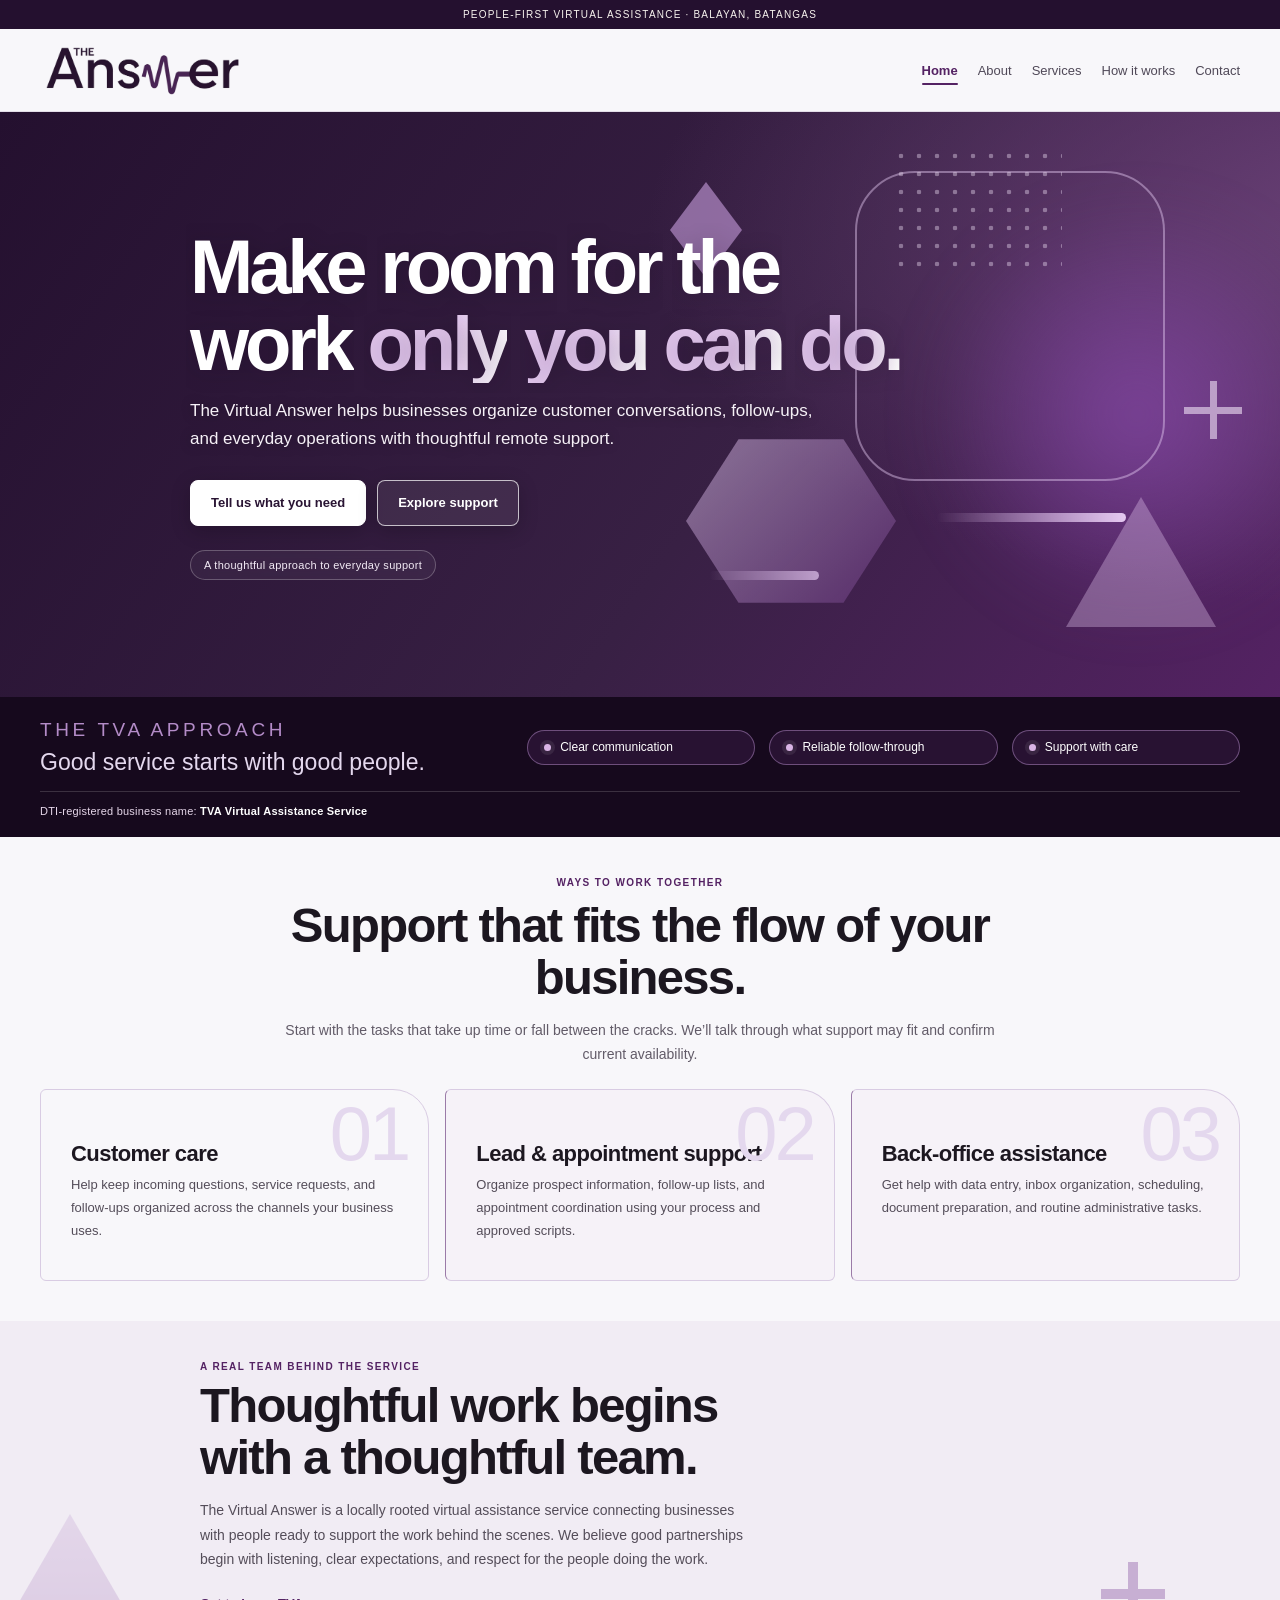
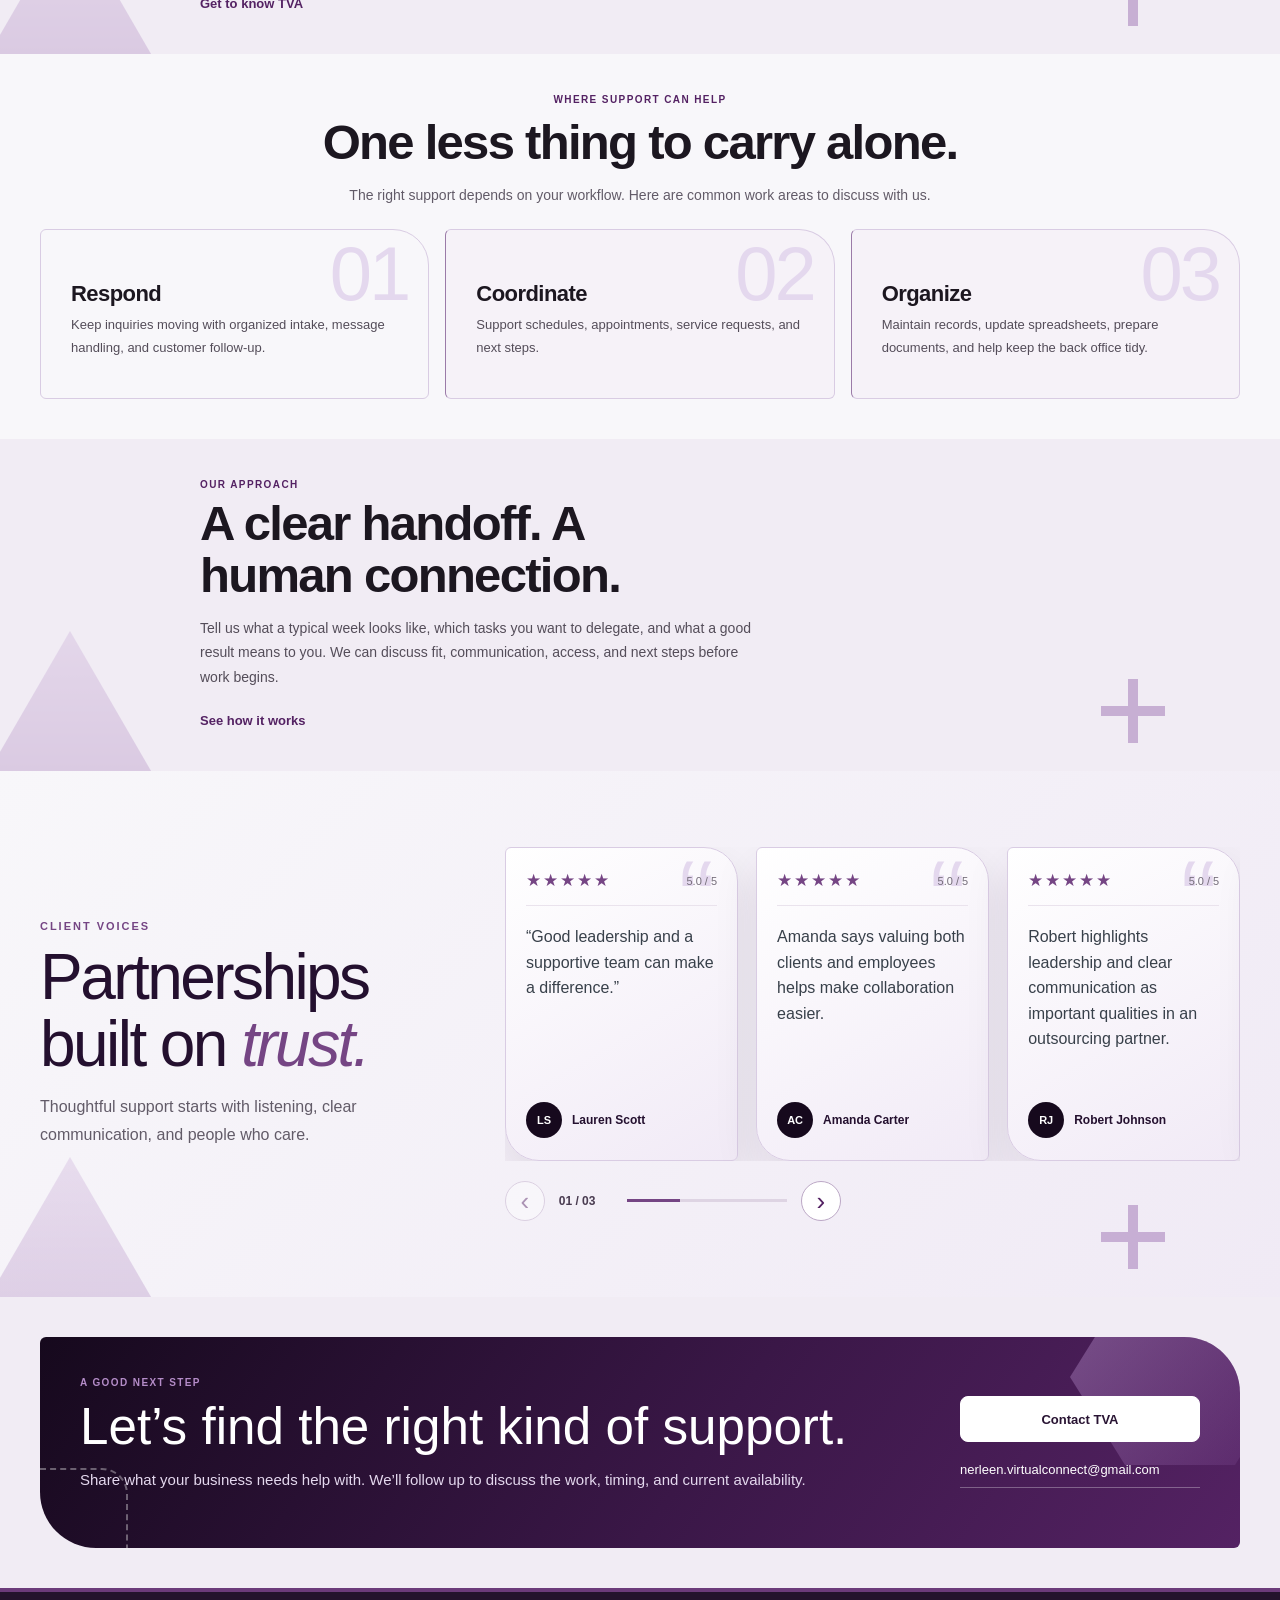
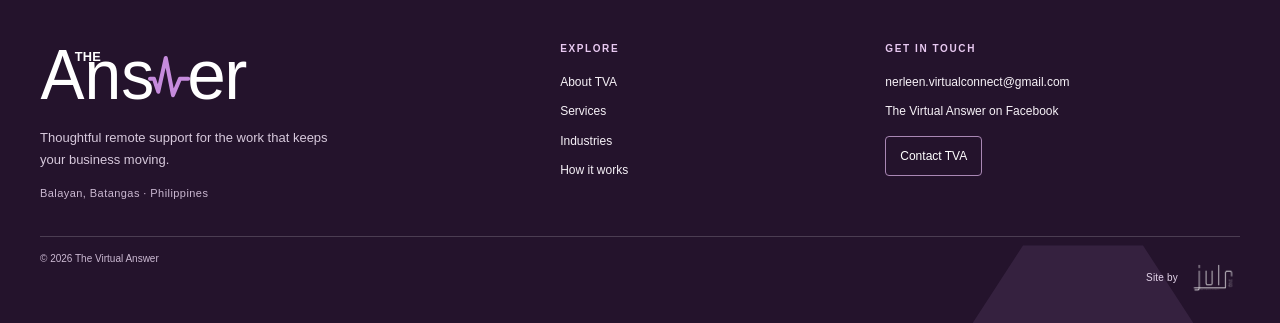
==== commit 49d49062: "Update TVA website pages and assets" ====
--- a/index.html
+++ b/index.html
@@ -1,12 +1,45 @@
-<!doctype html>
-<html lang="en"><head><meta charset="utf-8"><meta name="viewport" content="width=device-width,initial-scale=1"><meta name="description" content="The Virtual Answer offers people-first remote support for customer care, lead follow-up, and everyday business operations."><meta name="theme-color" content="#f8f5fa"><title>The Virtual Answer | Virtual Assistance</title><link rel="stylesheet" href="site.css"><link rel="icon" href="favicon.ico" sizes="any"><link rel="shortcut icon" href="favicon.ico"><link rel="icon" type="image/png" sizes="512x512" href="favicon.png"><link rel="apple-touch-icon" sizes="512x512" href="favicon.png"><link rel="apple-touch-icon" href="favicon.png"></head>
-<body data-page="index"><div class="announcement">People-first virtual assistance · Balayan, Batangas</div><header><div class="wrap nav"><a class="brand" href="index.html" aria-label="The Virtual Answer home"><img class="brand-logo" src="the-answer-logo.png" alt="The Answer Virtual Assistance Service"></a><button class="menu" aria-label="Open menu" aria-expanded="false">☰</button><nav class="navlinks" aria-label="Main navigation"><a href="index.html">Home</a><a href="about.html">About</a><a href="services.html">Services</a><a href="how-it-works.html">How it works</a><a href="team.html">Team</a><a href="contact.html">Contact</a></nav></div></header>
-<main>
-<section class="full-hero" aria-labelledby="hero-title"><img class="full-hero-image" src="assets/hero-workspace.jpg" alt="Bright, organized workspace with a laptop, plant, and notebook"><div class="full-hero-shade"></div><div class="wrap full-hero-content"><h1 id="hero-title">Make room for the work <em>only you can do.</em></h1><p>The Virtual Answer helps businesses organize customer conversations, follow-ups, and everyday operations with thoughtful remote support.</p><div class="actions"><a class="button" href="contact.html">Tell us what you need </a><a class="button secondary" href="services.html">Explore support</a></div><span class="full-hero-credit">A thoughtful approach to everyday support</span></div></section>
-<section class="new-ribbon" aria-label="The TVA approach"><div class="wrap ribbon-inner"><div class="ribbon-lead"><span class="eyebrow">THE TVA APPROACH</span><strong>Good service starts with good people.</strong></div><ul class="ribbon-points"><li>Clear communication</li><li>Reliable follow-through</li><li>Support with care</li></ul><p class="registration-note">DTI-registered business name: <strong>TVA Virtual Assistance Service</strong></p></div></section>
-<section class="content" id="services-preview"><div class="wrap"><div class="section-intro"><div class="eyebrow">Ways to work together</div><h2 class="section-title">Support that fits the flow of your business.</h2><p>Start with the tasks that take up time or fall between the cracks. We’ll talk through what support may fit and confirm current availability.</p></div></div><div class="wrap new-grid"><article class="new-card"><span class="eyebrow">01</span><h2>Customer care</h2><p>Help keep incoming questions, service requests, and follow-ups organized across the channels your business uses.</p></article><article class="new-card"><span class="eyebrow">02</span><h2>Lead &amp; appointment support</h2><p>Organize prospect information, follow-up lists, and appointment coordination using your process and approved scripts.</p></article><article class="new-card"><span class="eyebrow">03</span><h2>Back-office assistance</h2><p>Get help with data entry, inbox organization, scheduling, document preparation, and routine administrative tasks.</p></article></div></section>
-<section class="content"><div class="wrap photo-story"><figure><img src="assets/small-team.jpg" alt="The Virtual Answer team gathered together in their workspace"><figcaption>TVA team photo</figcaption></figure><div><div class="eyebrow">A real team behind the service</div><h2 class="section-title">Thoughtful work begins with a thoughtful team.</h2><p class="bodycopy">The Virtual Answer is a locally rooted virtual assistance service connecting businesses with people ready to support the work behind the scenes. We believe good partnerships begin with listening, clear expectations, and respect for the people doing the work.</p><a class="text-link" href="about.html">Get to know TVA </a></div></div></section>
-<section class="content"><div class="wrap"><div class="section-intro"><div class="eyebrow">Where support can help</div><h2 class="section-title">One less thing to carry alone.</h2><p>The right support depends on your workflow. Here are common work areas to discuss with us.</p></div><div class="new-grid"><article class="new-card"><span class="eyebrow">01</span><h2>Respond</h2><p>Keep inquiries moving with organized intake, message handling, and customer follow-up.</p></article><article class="new-card"><span class="eyebrow">02</span><h2>Coordinate</h2><p>Support schedules, appointments, service requests, and next steps.</p></article><article class="new-card"><span class="eyebrow">03</span><h2>Organize</h2><p>Maintain records, update spreadsheets, prepare documents, and help keep the back office tidy.</p></article></div></div></section>
-<section class="content"><div class="wrap photo-story reverse"><figure><img src="assets/web-02.jpg" alt="Illustrative photo of an Asian professional working remotely or collaborating with colleagues"><figcaption>Illustrative stock photo · Pexels</figcaption></figure><div><div class="eyebrow">Our approach</div><h2 class="section-title">A clear handoff. A human connection.</h2><p class="bodycopy">Tell us what a typical week looks like, which tasks you’d like to delegate, and what a good result means to you. We’ll discuss fit, communication, access, and next steps before work begins.</p><a class="text-link" href="how-it-works.html">See how it works </a></div></div></section>
-<section class="content"><div class="wrap contactbox"><div><div class="eyebrow">A good next step</div><h2>Let’s find the right kind of support.</h2><p>Share what your business needs help with. We’ll follow up to discuss the work, timing, and current availability.</p></div><div class="contactlinks"><a class="button" href="contact.html">Contact TVA </a><a href="mailto:nerleen.virtualconnect@gmail.com">nerleen.virtualconnect@gmail.com</a></div></div></section>
-</main><footer class="site-footer"><div class="wrap footer-main"><div class="footer-brand"><a href="index.html" aria-label="The Virtual Answer home"><img class="footer-logo" src="the-answer-logo-light.svg" alt="The Virtual Answer"></a><p>Thoughtful remote support for the work that keeps your business moving.</p><span class="footer-location">Balayan, Batangas · Philippines</span></div><div class="footer-column"><h2>Explore</h2><a href="about.html">About TVA</a><a href="services.html">Services</a><a href="industries.html">Industries</a><a href="how-it-works.html">How it works</a><a href="team.html">Our team</a></div><div class="footer-column"><h2>Get in touch</h2><a href="mailto:nerleen.virtualconnect@gmail.com">nerleen.virtualconnect@gmail.com</a><a href="https://www.facebook.com/profile.php?id=61569814790833" target="_blank" rel="noopener noreferrer">The Virtual Answer on Facebook</a><a class="footer-contact" href="contact.html">Contact TVA <span aria-hidden="true">↗</span></a></div></div><div class="wrap footer-bottom"><span>© <span data-year>2026</span> The Virtual Answer</span><span>Virtual assistance with care and clarity.</span></div></footer><script src="site.js"></script></body></html>
+<!doctype html>
+<html lang="en"><head><meta charset="utf-8"><meta name="viewport" content="width=device-width,initial-scale=1"><meta name="description" content="People-first virtual assistant support for customer care, lead follow-up, and everyday business operations. Based in Balayan, Batangas, Philippines."><link rel="canonical" href="https://tvaassist.com/"><meta property="og:type" content="website"><meta property="og:site_name" content="The Virtual Answer"><meta property="og:title" content="The Virtual Answer | Virtual Assistant Support in the Philippines"><meta property="og:description" content="People-first virtual assistant support for customer care, lead follow-up, and everyday business operations. Based in Balayan, Batangas, Philippines."><meta property="og:url" content="https://tvaassist.com/"><meta name="theme-color" content="#f8f5fa"><title>The Virtual Answer | Virtual Assistant Support in the Philippines</title><link rel="icon" type="image/png" sizes="512x512" href="/favicon.png"><link rel="apple-touch-icon" sizes="512x512" href="/favicon.png"><link rel="stylesheet" href="/site.css"><link rel="stylesheet" href="/boxes.css"><script type="application/ld+json">
+{
+  "@context": "https://schema.org",
+  "@graph": [
+    {
+      "@type": "Organization",
+      "@id": "https://tvaassist.com/#organization",
+      "name": "The Virtual Answer",
+      "url": "https://tvaassist.com/",
+      "logo": {"@type":"ImageObject","url":"https://tvaassist.com/assets/the-answer-logo-web.png","width":1100,"height":310},
+      "email": "nerleen.virtualconnect@gmail.com",
+      "areaServed": {"@type":"Country","name":"Philippines"},
+      "founder": {"@type":"Person","name":"Nerleen Yabut"},
+      "sameAs": ["https://www.facebook.com/profile.php?id=61569814790833"]
+    },
+    {
+      "@type": "WebSite",
+      "@id": "https://tvaassist.com/#website",
+      "url": "https://tvaassist.com/",
+      "name": "The Virtual Answer",
+      "publisher": {"@id":"https://tvaassist.com/#organization"}
+    }
+  ]
+}
+</script></head>
+<body data-page="index"><div class="announcement">People-first virtual assistance · Balayan, Batangas</div><header><div class="wrap nav"><a class="brand" href="/" aria-label="The Virtual Answer home"><img class="brand-logo" src="/assets/the-answer-logo-web.png" alt="The Virtual Answer logo" width="1100" height="310" decoding="async"></a><button class="menu" aria-label="Open menu" aria-expanded="false">☰</button><nav class="navlinks" aria-label="Main navigation"><a href="/">Home</a><a href="/about/">About</a><a href="/services/">Services</a><a href="/how-it-works/">How it works</a><a href="/contact/">Contact</a></nav></div></header>
+<main>
+<section class="full-hero home-hero" aria-labelledby="hero-title"><div class="hero-art" aria-hidden="true"><span class="ha glow"></span><span class="ha a1"></span><span class="ha a2"></span><span class="ha a3"></span><span class="ha a4"></span><span class="ha a5"></span><span class="ha a6"></span><span class="ha a7"></span><span class="ha a8"></span></div><div class="wrap full-hero-content"><h1 id="hero-title">Make room for the work <em>only you can do.</em></h1><p>The Virtual Answer helps businesses organize customer conversations, follow-ups, and everyday operations with thoughtful remote support.</p><div class="actions"><a class="button" href="/contact/">Tell us what you need</a><a class="button secondary" href="/services/">Explore support</a></div><span class="full-hero-credit">A thoughtful approach to everyday support</span></div></section>
+<section class="new-ribbon" aria-label="The TVA approach"><div class="wrap ribbon-inner"><div class="ribbon-lead"><span class="eyebrow">THE TVA APPROACH</span><strong>Good service starts with good people.</strong></div><ul class="ribbon-points"><li>Clear communication</li><li>Reliable follow-through</li><li>Support with care</li></ul><p class="registration-note">DTI-registered business name: <strong>TVA Virtual Assistance Service</strong></p></div></section>
+<section class="content" id="services-preview"><div class="wrap"><div class="section-intro"><div class="eyebrow">Ways to work together</div><h2 class="section-title">Support that fits the flow of your business.</h2><p>Start with the tasks that take up time or fall between the cracks. We’ll talk through what support may fit and confirm current availability.</p></div></div><div class="wrap new-grid"><article class="new-card"><span class="eyebrow">01</span><h2>Customer care</h2><p>Help keep incoming questions, service requests, and follow-ups organized across the channels your business uses.</p></article><article class="new-card"><span class="eyebrow">02</span><h2>Lead &amp; appointment support</h2><p>Organize prospect information, follow-up lists, and appointment coordination using your process and approved scripts.</p></article><article class="new-card"><span class="eyebrow">03</span><h2>Back-office assistance</h2><p>Get help with data entry, inbox organization, scheduling, document preparation, and routine administrative tasks.</p></article></div></section>
+<section class="content home-text-feature"><div class="wrap"><div class="eyebrow">A real team behind the service</div><h2 class="section-title">Thoughtful work begins with a thoughtful team.</h2><p class="bodycopy">The Virtual Answer is a locally rooted virtual assistance service connecting businesses with people ready to support the work behind the scenes. We believe good partnerships begin with listening, clear expectations, and respect for the people doing the work.</p><a class="text-link" href="/about/">Get to know TVA</a></div></section>
+<section class="content"><div class="wrap"><div class="section-intro"><div class="eyebrow">Where support can help</div><h2 class="section-title">One less thing to carry alone.</h2><p>The right support depends on your workflow. Here are common work areas to discuss with us.</p></div><div class="new-grid"><article class="new-card"><span class="eyebrow">01</span><h2>Respond</h2><p>Keep inquiries moving with organized intake, message handling, and customer follow-up.</p></article><article class="new-card"><span class="eyebrow">02</span><h2>Coordinate</h2><p>Support schedules, appointments, service requests, and next steps.</p></article><article class="new-card"><span class="eyebrow">03</span><h2>Organize</h2><p>Maintain records, update spreadsheets, prepare documents, and help keep the back office tidy.</p></article></div></div></section>
+<section class="content home-text-feature"><div class="wrap"><div class="eyebrow">Our approach</div><h2 class="section-title">A clear handoff. A human connection.</h2><p class="bodycopy">Tell us what a typical week looks like, which tasks you want to delegate, and what a good result means to you. We can discuss fit, communication, access, and next steps before work begins.</p><a class="text-link" href="/how-it-works/">See how it works</a></div></section>
+<section class="content testimonial-showcase" aria-labelledby="reviews-title"><div class="wrap testimonial-showcase-inner"><div class="testimonial-intro"><div class="eyebrow">CLIENT VOICES</div><h2 id="reviews-title" class="section-title">Partnerships built on <em>trust.</em></h2><p>Thoughtful support starts with listening, clear communication, and people who care.</p></div><div class="testimonial-carousel" role="region" aria-roledescription="carousel" aria-label="Client testimonials"><div class="testimonial-viewport"><div class="testimonial-track">
+<article class="testimonial-card"><div class="testimonial-rating"><span class="review-stars" aria-label="5 out of 5 stars">★★★★★</span><span class="rating-score">5.0 / 5</span></div><blockquote class="review-text">“Good leadership and a supportive team can make a difference.”</blockquote><div class="testimonial-person"><span class="testimonial-avatar" aria-hidden="true">LS</span><strong>Lauren Scott</strong></div></article>
+<article class="testimonial-card"><div class="testimonial-rating"><span class="review-stars" aria-label="5 out of 5 stars">★★★★★</span><span class="rating-score">5.0 / 5</span></div><p class="review-text">Amanda says valuing both clients and employees helps make collaboration easier.</p><div class="testimonial-person"><span class="testimonial-avatar" aria-hidden="true">AC</span><strong>Amanda Carter</strong></div></article>
+<article class="testimonial-card"><div class="testimonial-rating"><span class="review-stars" aria-label="5 out of 5 stars">★★★★★</span><span class="rating-score">5.0 / 5</span></div><p class="review-text">Robert highlights leadership and clear communication as important qualities in an outsourcing partner.</p><div class="testimonial-person"><span class="testimonial-avatar" aria-hidden="true">RJ</span><strong>Robert Johnson</strong></div></article>
+<article class="testimonial-card"><div class="testimonial-rating"><span class="review-stars" aria-label="5 out of 5 stars">★★★★★</span><span class="rating-score">5.0 / 5</span></div><p class="review-text">Jennifer values attentive communication and having concerns heard and taken seriously.</p><div class="testimonial-person"><span class="testimonial-avatar" aria-hidden="true">JM</span><strong>Jennifer Mitchell</strong></div></article>
+<article class="testimonial-card"><div class="testimonial-rating"><span class="review-stars" aria-label="5 out of 5 stars">★★★★★</span><span class="rating-score">5.0 / 5</span></div><p class="review-text">Michael describes the team as professional and approachable, with a genuine interest in understanding business needs.</p><div class="testimonial-person"><span class="testimonial-avatar" aria-hidden="true">MA</span><strong>Michael Anderson</strong></div></article>
+<article class="testimonial-card"><div class="testimonial-rating"><span class="review-stars" aria-label="4 out of 5 stars">★★★★<span class="empty-star">★</span></span><span class="rating-score">4.0 / 5</span></div><p class="review-text">Daniel appreciates a management team that values communication and a professional approach.</p><div class="testimonial-person"><span class="testimonial-avatar" aria-hidden="true">DH</span><strong>Daniel Harris</strong></div></article>
+<article class="testimonial-card"><div class="testimonial-rating"><span class="review-stars" aria-label="5 out of 5 stars">★★★★★</span><span class="rating-score">5.0 / 5</span></div><p class="review-text">Nicole values trust, understanding, and a willingness to work together as the foundation of a strong partnership.</p><div class="testimonial-person"><span class="testimonial-avatar" aria-hidden="true">NA</span><strong>Nicole Adams</strong></div></article>
+<article class="testimonial-card"><div class="testimonial-rating"><span class="review-stars" aria-label="5 out of 5 stars">★★★★★</span><span class="rating-score">5.0 / 5</span></div><p class="review-text">James looks for trust, mutual respect, and clear expectations in a business partner.</p><div class="testimonial-person"><span class="testimonial-avatar" aria-hidden="true">JM</span><strong>James Miller</strong></div></article>
+</div></div><div class="testimonial-controls"><button class="testimonial-prev" type="button" aria-label="Previous testimonials">‹</button><span class="testimonial-page" aria-live="polite">01 / 03</span><span class="testimonial-progress" aria-hidden="true"><i></i></span><button class="testimonial-next" type="button" aria-label="Next testimonials">›</button></div></div></div></section><section class="content"><div class="wrap contactbox"><div><div class="eyebrow">A good next step</div><h2>Let’s find the right kind of support.</h2><p>Share what your business needs help with. We’ll follow up to discuss the work, timing, and current availability.</p></div><div class="contactlinks"><a class="button" href="/contact/">Contact TVA </a><a href="mailto:nerleen.virtualconnect@gmail.com">nerleen.virtualconnect@gmail.com</a></div></div></section>
+</main><footer class="site-footer"><div class="wrap footer-main"><div class="footer-brand"><a href="/" aria-label="The Virtual Answer home"><img class="footer-logo" src="/the-answer-logo-light.svg" alt="The Virtual Answer" width="820" height="250" decoding="async"></a><p>Thoughtful remote support for the work that keeps your business moving.</p><span class="footer-location">Balayan, Batangas · Philippines</span></div><div class="footer-column"><h2>Explore</h2><a href="/about/">About TVA</a><a href="/services/">Services</a><a href="/industries/">Industries</a><a href="/how-it-works/">How it works</a></div><div class="footer-column"><h2>Get in touch</h2><a href="mailto:nerleen.virtualconnect@gmail.com">nerleen.virtualconnect@gmail.com</a><a href="https://www.facebook.com/profile.php?id=61569814790833" target="_blank" rel="noopener noreferrer">The Virtual Answer on Facebook</a><a class="footer-contact" href="/contact/">Contact TVA </a></div></div><div class="wrap footer-bottom"><span>© <span data-year>2026</span> The Virtual Answer</span><a class="developer-credit" href="https://jullianalouisse.vercel.app/homepage.html" target="_blank" rel="noopener noreferrer" aria-label="Site by Juls Devs — visit the portfolio"><span>Site by</span><img src="/assets/juls-logo-devs-web.png" alt="Juls Devs" width="450" height="246" decoding="async" loading="lazy"></a></div></footer><script src="/site.js"></script><script src="/motion.js"></script></body></html>
--- a/site.css
+++ b/site.css
@@ -1,381 +1,381 @@
-:root{--paper:#F8F5FA;--white:#FFFEFF;--ink:#24152A;--muted:#66586C;--line:#E1D8E5;--plum:#542263;--plum-dark:#30143A;--lilac:#F0E6F4;--lime:#DCC8E7;--peach:#F3E1D1;--serif:Georgia,'Times New Roman',serif;--sans:Inter,'Aptos',Arial,sans-serif;--max:1160px}*{box-sizing:border-box}html{scroll-behavior:smooth}body{margin:0;background:var(--paper);color:var(--ink);font-family:var(--sans);-webkit-font-smoothing:antialiased}a{color:inherit}.wrap{width:min(var(--max),calc(100% - 56px));margin:auto}.announcement{background:var(--plum-dark);color:#f8f4ef;text-align:center;padding:9px 14px;font-size:11px;letter-spacing:.08em;text-transform:uppercase}header{position:sticky;top:0;z-index:5;background:rgba(248,245,250,.96);backdrop-filter:blur(12px);border-bottom:1px solid var(--line)}.nav{min-height:74px;display:flex;align-items:center;justify-content:space-between;gap:24px}.brand{display:flex;align-items:center;gap:10px;text-decoration:none}.mark{width:39px;height:39px;display:grid;place-items:center;border-radius:13px;background:var(--plum);color:var(--lime);font:700 20px var(--serif)}.brandname{font-weight:750;letter-spacing:-.03em}.brandname small{display:block;margin-top:4px;color:var(--muted);font-size:9px;letter-spacing:.12em;text-transform:uppercase}.navlinks{display:flex;align-items:center;gap:24px}.navlinks a{text-decoration:none;font-size:12px;color:#514456}.navlinks a:hover,.navlinks a[aria-current=page]{color:var(--plum)}.navlinks a[aria-current=page]{font-weight:750}.button{min-height:44px;padding:0 18px;display:inline-flex;align-items:center;justify-content:center;border-radius:999px;background:var(--plum);border:1px solid var(--plum);color:white;text-decoration:none;font-size:12px;font-weight:700;transition:.18s}.button:hover{background:var(--plum-dark);transform:translateY(-1px)}.button.secondary{background:transparent;color:var(--plum)}.button.secondary:hover{background:var(--lilac)}.menu{display:none;width:42px;height:42px;border:1px solid var(--line);background:var(--white);border-radius:50%;font-size:18px}.eyebrow{color:var(--plum);font-size:10px;font-weight:750;letter-spacing:.16em;text-transform:uppercase}.hero{padding:72px 0 76px}.hero-grid{display:grid;grid-template-columns:1.05fr .95fr;gap:48px;align-items:center}.hero h1,.pagehead h1{font:500 clamp(48px,6vw,76px)/.99 var(--serif);letter-spacing:-.05em;margin:18px 0}.hero h1 em{color:var(--plum)}.lead{max-width:610px;color:#5D4E63;font-size:16px;line-height:1.75}.actions{display:flex;flex-wrap:wrap;gap:11px;margin-top:25px}.illustration{min-height:380px;border-radius:30px;background:var(--lilac);padding:28px;display:grid;place-items:center;position:relative;overflow:hidden}.illustration:before,.illustration:after{content:'';position:absolute;border-radius:50%;background:var(--lime)}.illustration:before{width:110px;height:110px;right:9%;top:8%}.illustration:after{width:260px;height:260px;left:10%;bottom:-30%;background:#DCC8E7}.desk{position:relative;z-index:1;width:min(100%,390px);background:var(--white);border:1px solid #ffffff;border-radius:22px;padding:23px;box-shadow:0 20px 50px #30143A20;transform:rotate(-2deg)}.desk small{color:var(--muted)}.desk h2{font:500 30px var(--serif);margin:15px 0 8px}.task{border-top:1px solid var(--line);padding:12px 0;font-size:12px}.task b{margin-left:8px}.task i{display:inline-grid;place-items:center;width:22px;height:22px;border-radius:50%;background:var(--lime);font-style:normal;color:var(--plum)}.pagehead{padding:58px 0 42px;border-bottom:1px solid var(--line)}.pagehead h1{font-size:clamp(43px,5.2vw,66px);max-width:850px}.pagehead .lead{max-width:760px}.content{padding:60px 0}.section-title{font:500 clamp(34px,4vw,49px)/1.06 var(--serif);letter-spacing:-.04em;margin:13px 0 16px}.bodycopy{max-width:790px;color:#5D4E63;line-height:1.8;font-size:14px}.grid{display:grid;grid-template-columns:repeat(3,1fr);gap:14px}.card{padding:23px;border:1px solid var(--line);border-radius:17px;background:#fffefa9c}.card h2,.card h3{font:500 24px/1.08 var(--serif);margin:12px 0}.card p,.card li{font-size:13px;line-height:1.7;color:var(--muted)}.icon{width:39px;height:39px;border-radius:13px;background:var(--lilac);display:grid;place-items:center;color:var(--plum);font-size:19px}.two{display:grid;grid-template-columns:1fr 1fr;gap:40px;align-items:start}.callout{background:var(--plum-dark);color:white;border-radius:22px;padding:31px}.callout p{color:#E8DCF0;line-height:1.7}.callout h2{font:500 33px/1.04 var(--serif)}.steps{counter-reset:step}.step{border-top:1px solid var(--line);padding:22px 0;display:grid;grid-template-columns:65px 1fr;gap:18px}.step:before{counter-increment:step;content:'0' counter(step);color:var(--plum);font-weight:750;font-size:12px;letter-spacing:.1em}.step h3{font:500 24px var(--serif);margin:0 0 7px}.step p{font-size:13px;color:var(--muted);line-height:1.7;margin:0}.faq details{border-bottom:1px solid var(--line);padding:18px 0}.faq summary{font:500 21px var(--serif);cursor:pointer}.faq details p{max-width:760px;color:var(--muted);line-height:1.75;font-size:13px}.contactbox{background:var(--lilac);border-radius:25px;padding:38px;display:flex;align-items:center;justify-content:space-between;gap:28px}.contactbox h2{font:500 clamp(35px,4vw,52px)/1 var(--serif);margin:13px 0}.contactbox p{color:#615367;line-height:1.7}.contactlinks{display:grid;gap:10px;min-width:240px}.contactlinks a:not(.button){font-size:13px;text-decoration:none;padding:10px 0;border-bottom:1px solid #C9B5D2}.notice{padding:14px 17px;background:#F3EAF5;border-left:3px solid var(--plum);font-size:12px;line-height:1.65;color:#5E5162;margin-top:24px}footer{border-top:1px solid var(--line);padding:24px 0 30px}.foot{display:flex;align-items:center;justify-content:space-between;gap:24px}.footbrand{display:flex;align-items:center;gap:10px;font-weight:700;font-size:12px}.footmeta{text-align:right;color:var(--muted);font-size:11px;line-height:1.7}.focus:focus-visible,a:focus-visible,button:focus-visible,summary:focus-visible{outline:3px solid #704282;outline-offset:4px}@media(max-width:850px){.nav{position:relative}.menu{display:block}.navlinks{display:none;position:absolute;top:100%;left:-1px;right:-1px;padding:14px 20px 21px;background:var(--paper);border:1px solid var(--line);border-top:0;box-shadow:0 14px 24px #30143A10;flex-direction:column;align-items:stretch;gap:0}.navlinks.open{display:flex}.navlinks a{font-size:13px;padding:12px 0;border-bottom:1px solid var(--line)}.navlinks .button{margin-top:12px}.hero-grid{gap:26px}.grid{grid-template-columns:repeat(2,1fr)}}@media(max-width:680px){.wrap{width:min(100% - 34px,var(--max))}.nav{min-height:66px}.navlinks{padding:12px 17px 18px}.hero{padding:48px 0}.hero-grid,.two{grid-template-columns:1fr;gap:25px}.hero h1{font-size:clamp(48px,13vw,65px)}.illustration{min-height:320px;padding:19px}.pagehead{padding:42px 0 30px}.pagehead h1{font-size:clamp(42px,12vw,58px)}.content{padding:43px 0}.grid{grid-template-columns:1fr}.contactbox{display:block;padding:27px 22px}.contactlinks{margin-top:20px;min-width:0}.foot{align-items:flex-start;flex-direction:column}.footmeta{text-align:left}}@media(prefers-reduced-motion:reduce){html{scroll-behavior:auto}*,*::before,*::after{transition:none!important}}
-
-/* Homepage: service-led, high-clarity layout inspired by modern VA sites. */
-.hero{padding:64px 0 68px}.hero h1{max-width:650px}.hero-location{margin:22px 0 0;color:var(--muted);font-size:12px}.illustration{background:#F0E6F4}.illustration:before{background:var(--lime)}.illustration-stamp{position:absolute;z-index:2;bottom:8%;right:5%;width:92px;height:92px;border-radius:50%;background:var(--peach);display:grid;place-content:center;text-align:center;font-size:9px;font-weight:800;line-height:1.4;letter-spacing:.08em;transform:rotate(8deg);color:var(--plum-dark)}.proof-strip{background:#fffefa;border-block:1px solid var(--line)}.proof-row{min-height:82px;display:flex;align-items:center;justify-content:space-between;gap:20px}.proof-intro{font:500 17px var(--serif);color:var(--ink)}.proof-item{font-size:12px;color:#594B5F}.proof-item span{font-size:10px;font-weight:750;color:var(--plum);margin-right:8px}.workflow-band{background:var(--plum-dark);color:#fff;padding:76px 0}.workflow-inner{display:grid;grid-template-columns:.9fr 1.1fr;gap:70px}.workflow-band .eyebrow{color:var(--lime)}.workflow-heading h2{font:500 clamp(38px,4.2vw,54px)/1.02 var(--serif);letter-spacing:-.04em;margin:15px 0}.workflow-heading p{max-width:420px;font-size:14px;line-height:1.75;color:#E1D8E5}.workflow-list article{display:grid;grid-template-columns:44px 1fr;gap:17px;padding:18px 0;border-top:1px solid #ffffff40}.workflow-list article>span{color:var(--lime);font-weight:750;font-size:11px;letter-spacing:.1em}.workflow-list h3{font:500 23px var(--serif);margin:0 0 6px}.workflow-list p{font-size:12px;line-height:1.65;color:#E1D8E5;margin:0}.local-card{background:var(--lilac);padding:34px;border-radius:24px;min-height:290px;display:flex;flex-direction:column;align-items:flex-start;justify-content:center}.local-card .local-mark{width:46px;height:46px;border-radius:50%;display:grid;place-items:center;background:var(--plum);color:white;font-size:24px;margin-bottom:25px}.local-card h3{font:500 34px/1.07 var(--serif);margin:13px 0}.local-card p{font-size:13px;color:#5C4E62;line-height:1.7}.local-card a{font-weight:700;font-size:12px;color:var(--plum)}.faq-preview{background:#fffefa}.faq-preview .faq{border-top:1px solid var(--line)}.faq-preview .faq details:first-child{padding-top:18px}.card a{display:inline-block;margin-top:10px;color:var(--plum);font-weight:700;font-size:12px;text-decoration:none}.card a:hover{text-decoration:underline}.workflow-heading .button.secondary{border-color:#C9B5D2;color:#fff}.workflow-heading .button.secondary:hover{background:#ffffff20}.proof-row{flex-wrap:wrap}@media(max-width:850px){.proof-row{justify-content:flex-start;padding:18px 0}.proof-intro{width:100%}.workflow-inner{grid-template-columns:1fr;gap:35px}}@media(max-width:680px){.hero{padding:45px 0 50px}.hero-grid{gap:26px}.proof-row{gap:13px 20px}.proof-item{font-size:11px}.workflow-band{padding:53px 0}.workflow-inner{gap:25px}.local-card{min-height:250px;padding:26px}}
-
-/* High-resolution vector brand logo */
-.brand-logo{display:block;width:clamp(150px,16vw,205px);height:auto;flex:0 0 auto}.footer-logo{width:180px}@media(max-width:680px){.brand-logo{width:150px}}
-
-/* Photo-led identity and page layouts for The Virtual Answer */
-.new-hero{padding:60px 0 64px;background:linear-gradient(110deg,#f5eff8,#fff 64%,#fbf8fc)}.new-hero-grid{display:grid;grid-template-columns:1fr 1.04fr;gap:54px;align-items:center}.new-hero h1{font:500 clamp(46px,5.8vw,72px)/.98 var(--serif);letter-spacing:-.055em;margin:18px 0 20px;max-width:620px}.new-hero h1 em{font-style:normal;color:var(--plum)}.new-hero-copy .lead{max-width:560px}.hero-photo{margin:0;position:relative}.hero-photo img{display:block;width:100%;height:390px;object-fit:cover;object-position:center 42%;border-radius:26px}.hero-photo figcaption{font-size:11px;color:var(--muted);margin:10px 4px 0}.new-ribbon{background:#fff;border-block:1px solid var(--line)}.ribbon-inner{min-height:76px;display:flex;align-items:center;justify-content:space-between;gap:18px;flex-wrap:wrap}.ribbon-inner span{font-size:12px;color:var(--muted)}.ribbon-inner span:first-child{font:500 19px var(--serif);color:var(--ink)}.ribbon-inner .registration-note{width:100%;text-align:center;padding:0 0 12px;font-size:11px;color:#594B5F}.section-intro{max-width:700px;margin:0 auto 34px;text-align:center}.section-intro .section-title{margin:12px 0}.section-intro>p{font-size:14px;line-height:1.75;color:var(--muted)}.new-grid{display:grid;grid-template-columns:repeat(3,minmax(0,1fr));gap:14px}.new-card{min-height:206px;padding:26px;background:#fff;border:1px solid var(--line);border-radius:19px;transition:transform .18s,border-color .18s,box-shadow .18s}.new-card:hover{transform:translateY(-3px);border-color:#c9b5d2;box-shadow:0 12px 28px #30143a0d}.new-card h2{font:500 25px/1.05 var(--serif);margin:25px 0 10px}.new-card p{font-size:13px;line-height:1.7;color:var(--muted);margin:0}.photo-story{display:grid;grid-template-columns:1fr 1fr;gap:56px;align-items:center}.photo-story.reverse figure{order:2}.photo-story figure{margin:0}.photo-story img{width:100%;height:370px;object-fit:cover;object-position:center;border-radius:24px;display:block}.photo-story .section-title{max-width:520px}.text-link{display:inline-block;color:var(--plum);font-weight:700;font-size:13px;margin-top:10px;text-decoration:none}.text-link:hover{text-decoration:underline}.pagehead{padding:60px 0 28px}.pagehead h1{max-width:820px;margin:14px 0;font-size:clamp(43px,5vw,64px)}.pagehead .lead{max-width:720px}.team-gallery{display:grid;grid-template-columns:1fr 1fr;gap:16px}.team-gallery figure{margin:0;background:#fff;border:1px solid var(--line);padding:9px;border-radius:18px}.team-gallery figure:first-child{grid-column:span 2}.team-gallery img{width:100%;height:280px;display:block;object-fit:cover;border-radius:12px}.team-gallery figure:first-child img{height:400px}.team-gallery figcaption{font-size:12px;color:var(--muted);padding:10px 7px 4px}.contact-layout{display:grid;grid-template-columns:1.15fr .85fr;gap:20px}.contact-card{padding:40px;border-radius:24px;background:#fff;border:1px solid var(--line)}.contact-card h2{font:500 37px/1.08 var(--serif);margin:15px 0}.contact-card p{max-width:500px;color:var(--muted);font-size:14px;line-height:1.75}.contact-email a{color:var(--plum);font-weight:700}.faq-list{max-width:800px}.faq-item{padding:19px 0;border-top:1px solid var(--line)}.faq-item summary{font:500 21px var(--serif);cursor:pointer}.faq-item p{max-width:720px;color:var(--muted);font-size:14px;line-height:1.75}.footbrand p{max-width:290px;color:var(--muted);font-size:12px;line-height:1.7}.footmeta a{text-decoration:none}.footmeta a:hover{color:var(--plum)}
-@media(max-width:850px){.new-hero-grid,.photo-story,.contact-layout{grid-template-columns:1fr}.new-hero-grid{gap:32px}.new-hero{padding:45px 0}.hero-photo img{height:min(62vw,400px)}.photo-story{gap:28px}.photo-story.reverse figure{order:0}.photo-story img{height:min(66vw,390px)}.new-grid{grid-template-columns:repeat(2,minmax(0,1fr))}.contact-card{padding:30px}.team-gallery figure:first-child img{height:330px}}
-@media(max-width:560px){.new-hero h1{font-size:45px}.ribbon-inner{padding:16px 0;justify-content:flex-start}.ribbon-inner span{width:calc(50% - 10px)}.ribbon-inner span:first-child{width:100%}.new-grid{grid-template-columns:1fr;gap:10px}.new-card{min-height:0;padding:22px}.new-card h2{margin:18px 0 8px}.pagehead{padding:42px 0 18px}.team-gallery{grid-template-columns:1fr}.team-gallery figure:first-child{grid-column:auto}.team-gallery img,.team-gallery figure:first-child img{height:auto;max-height:360px}.contact-card{padding:24px}}
-
-/* Professional finish: restrained brand color, consistent type, navigation and accessible focus */
-:root{--paper:#F7F8FA;--white:#FFFFFF;--ink:#21172A;--muted:#625B68;--line:#E3DDE8;--plum:#4B2059;--plum-dark:#291433;--lilac:#F1EAF5;--lime:#DCC7E8;--peach:#F2E4D8;--serif:'Aptos Display','Segoe UI',Arial,sans-serif;--sans:'Aptos','Segoe UI',Arial,sans-serif;--max:1200px}
-body{background:var(--paper);color:var(--ink);font-size:15px}header{background:rgba(255,255,255,.96)}.announcement{background:var(--plum-dark);letter-spacing:.11em}.nav{min-height:82px}.navlinks{gap:20px}.navlinks a{font-size:13px}.navlinks a[aria-current=page]{color:var(--plum);font-weight:700}.button{min-height:46px;border-radius:8px;padding-inline:20px;font-size:13px;box-shadow:none}.button:hover{transform:translateY(-1px)}.button.secondary{border-color:#BDA8C8}.eyebrow{font-size:10px;letter-spacing:.14em}.content{padding:76px 0}.pagehead{padding:66px 0 42px}.pagehead h1,.new-hero h1{font-weight:700;letter-spacing:-.045em}.pagehead h1{font-size:clamp(42px,5vw,62px);line-height:1.04}.lead{font-size:16px;line-height:1.75;color:#524A58}.new-hero{background:linear-gradient(115deg,#f1eaf5 0%,#fff 62%);padding-block:68px}.new-hero-grid{gap:64px}.hero-photo img{height:450px;border-radius:18px;object-position:center 38%}.hero-photo figcaption{font-size:11px}.hero-photo figcaption a{color:var(--plum);text-underline-offset:2px}.new-ribbon{background:#fff}.ribbon-inner{min-height:76px}.ribbon-inner .registration-note{color:#55435E}.section-intro{max-width:740px;margin-bottom:40px}.section-intro .section-title,.section-title{font-weight:650;letter-spacing:-.035em}.new-grid{gap:16px}.new-card{border-radius:14px;padding:28px;min-height:216px;box-shadow:0 1px 2px #21172a07}.new-card:hover{box-shadow:0 12px 26px #29143310}.new-card h2{font-weight:650;font-size:24px;letter-spacing:-.025em;line-height:1.15}.new-card p,.bodycopy{color:#544D59;line-height:1.75}.photo-story{gap:64px}.photo-story img{border-radius:18px}.contactbox{border-radius:18px;background:#291433;padding:40px;color:#fff}.contactbox .eyebrow{color:#DCC7E8}.contactbox p{color:#E6DFEA}.contactbox .contactlinks a:not(.button){color:#fff}.contactbox .button{background:#fff;color:var(--plum);border-color:#fff}.contact-card,.local-card{border-radius:18px}.local-card{background:#F1EAF5}.team-gallery figure{border-radius:14px}.faq-item summary{font-family:var(--sans);font-weight:650;font-size:17px}.foot{gap:40px;padding-block:34px}.footmeta{font-size:12px;line-height:1.8;color:var(--muted)}.registration-note{line-height:1.5}.button:focus-visible,.navlinks a:focus-visible,.text-link:focus-visible,.footmeta a:focus-visible{outline:3px solid #9B6BAE;outline-offset:3px}
-@media(max-width:900px){.nav{gap:12px}.menu{display:block;cursor:pointer}.navlinks{display:none;position:absolute;top:100%;left:0;right:0;background:white;border-bottom:1px solid var(--line);padding:12px 24px 20px;box-shadow:0 14px 24px #21172a12;align-items:stretch;gap:0}.navlinks.open{display:flex;flex-direction:column}.navlinks a{padding:12px 4px}.navlinks a.button{margin-top:8px}.new-hero-grid{gap:36px}.hero-photo img{height:390px}}
-@media(max-width:680px){.wrap{width:calc(100% - 36px)}.nav{min-height:70px}.brand-logo{width:148px}.new-hero{padding:42px 0}.new-hero-grid{gap:28px}.new-hero h1{font-size:clamp(40px,11vw,52px)}.hero-photo img{height:360px}.content{padding:52px 0}.pagehead{padding:44px 0 26px}.pagehead h1{font-size:clamp(38px,10vw,48px)}.new-grid{grid-template-columns:1fr}.new-card{min-height:0}.photo-story{gap:24px}.photo-story img{height:280px}.contactbox{padding:28px 22px}.team-gallery img,.team-gallery figure:first-child img{height:260px;object-fit:cover}.ribbon-inner .registration-note{text-align:left;padding-top:6px}.contact-layout{grid-template-columns:1fr}}
-@media(prefers-reduced-motion:reduce){.new-card,.button{transition:none}}
-.full-hero{position:relative;isolation:isolate;min-height:clamp(620px,78vh,820px);width:100%;overflow:hidden;display:flex;align-items:flex-end;background:#21172a;color:#fff}.full-hero-image,.full-hero-shade{position:absolute;inset:0;width:100%;height:100%}.full-hero-image{z-index:-2;object-fit:cover;object-position:center 42%}.full-hero-shade{z-index:-1;background:linear-gradient(180deg,rgba(18,10,24,.02) 18%,rgba(20,11,27,.18) 45%,rgba(20,11,27,.83) 100%)}.full-hero-content{padding-top:90px;padding-bottom:88px;text-align:center;max-width:900px}.full-hero-content .eyebrow{color:#F0E2F6}.full-hero-content h1{max-width:820px;margin:18px auto 14px;font:700 clamp(46px,6vw,76px)/1.01 var(--sans);letter-spacing:-.055em;color:#fff}.full-hero-content h1 em{font-style:normal;color:#E5C9F1}.full-hero-content>p{max-width:640px;margin:0 auto;color:#F6F1F7;font-size:17px;line-height:1.65}.full-hero-content .actions{justify-content:center;margin-top:27px}.full-hero-content .button{background:#F0E2F6;border-color:#F0E2F6;color:#291433;box-shadow:0 5px 20px #0003}.full-hero-content .button:hover{background:#fff;border-color:#fff}.full-hero-content .button.secondary{background:#ffffff12;border-color:#ffffffb3;color:#fff;backdrop-filter:blur(6px)}.full-hero-credit{display:inline-block;margin-top:24px;font-size:11px;color:#F2EAF5}.full-hero-credit a{color:#fff;text-underline-offset:3px}.hero-scroll{position:absolute;bottom:24px;left:50%;transform:translateX(-50%);width:38px;height:38px;border:1px solid #ffffff8c;border-radius:50%;display:grid;place-items:center;text-decoration:none;color:#fff;font-size:18px;transition:background .15s}.hero-scroll:hover{background:#ffffff26}
-@media(max-width:680px){.full-hero{min-height:calc(100svh - 100px);min-height:max(640px,calc(90svh - 80px));align-items:flex-end}.full-hero-image{object-position:53% center}.full-hero-shade{background:linear-gradient(180deg,rgba(18,10,24,.02) 0%,rgba(20,11,27,.18) 35%,rgba(20,11,27,.88) 100%)}.full-hero-content{padding:70px 18px 74px}.full-hero-content h1{font-size:clamp(40px,11vw,54px)}.full-hero-content>p{font-size:15px}.full-hero-content .actions{gap:9px}.full-hero-content .button{min-height:44px;padding-inline:15px}.hero-scroll{bottom:16px}}
-
-
-
-
-/* ===================== MOTION LAYER (refined) ===================== */
-@view-transition{navigation:auto}
-header{view-transition-name:site-header}
-::view-transition-old(root){animation:vtOut .2s ease both}
-::view-transition-new(root){animation:vtIn .4s cubic-bezier(.2,.7,.2,1) both}
-@keyframes vtOut{to{opacity:0}}
-@keyframes vtIn{from{opacity:0}}
-@keyframes rise{from{opacity:0;translate:0 16px}}
-@keyframes wordUp{from{translate:0 110%}}
-@keyframes kb{from{scale:1.2}}
-@keyframes shadeIn{from{opacity:0}}
-@keyframes nudge{50%{translate:0 5px}}
-@keyframes tick{from{opacity:0;translate:-6px 0}}
-
-/* Scroll progress + header that tightens on scroll */
-.va-progress{position:fixed;inset:0 0 auto 0;height:2px;z-index:50;pointer-events:none;transform-origin:0 50%;transform:scaleX(0);background:linear-gradient(90deg,#9B6BAE,var(--plum))}
-header{transition:box-shadow .35s}
-.nav{transition:min-height .35s cubic-bezier(.2,.7,.2,1)}
-.brand-logo{transition:transform .35s cubic-bezier(.2,.7,.2,1);transform-origin:left center}
-header.scrolled{box-shadow:0 8px 24px #29143314}
-header.scrolled .nav{min-height:62px}
-header.scrolled .brand-logo{transform:scale(.9)}
-@media(min-width:901px){
-.navlinks a:not(.button){position:relative}
-.navlinks a:not(.button)::after{content:'';position:absolute;left:0;right:0;bottom:-7px;height:2px;border-radius:2px;background:var(--plum);transform:scaleX(0);transform-origin:right;transition:transform .35s cubic-bezier(.2,.7,.2,1)}
-.navlinks a:not(.button):hover::after,.navlinks a[aria-current=page]::after{transform:scaleX(1);transform-origin:left}}
-/* Mobile menu: panel and links ease in when opened */
-@media(max-width:900px){.navlinks.open{animation:rise .25s ease both}.navlinks.open a{animation:tick .35s cubic-bezier(.2,.7,.2,1) both}.navlinks.open a:nth-child(1){animation-delay:0.03s}.navlinks.open a:nth-child(2){animation-delay:0.06s}.navlinks.open a:nth-child(3){animation-delay:0.09s}.navlinks.open a:nth-child(4){animation-delay:0.12s}.navlinks.open a:nth-child(5){animation-delay:0.15s}.navlinks.open a:nth-child(6){animation-delay:0.18s}.navlinks.open a:nth-child(7){animation-delay:0.21s}.navlinks.open a:nth-child(8){animation-delay:0.24s}}
-
-/* Buttons: soft sheen + small lift */
-.button{position:relative;overflow:hidden;transition:background .18s,color .18s,box-shadow .3s,translate .3s cubic-bezier(.2,.7,.2,1)}
-.button::after{content:'';position:absolute;inset:0;pointer-events:none;background:linear-gradient(105deg,transparent 40%,#ffffff40 50%,transparent 60%);translate:-130% 0}
-.button:hover{translate:0 -1px;box-shadow:0 8px 18px #4b205933}
-.button:hover::after{translate:130% 0;transition:translate .7s cubic-bezier(.2,.7,.2,1)}
-.text-link{background:linear-gradient(currentColor,currentColor) 0 100%/0 1px no-repeat;padding-bottom:3px;transition:background-size .35s cubic-bezier(.2,.7,.2,1)}
-.text-link:hover{background-size:100% 1px}
-
-/* Hero: the one orchestrated moment (plays on load) */
-.full-hero-image{scale:1.12;translate:0 var(--py,0px);animation:kb 2.4s cubic-bezier(.16,.84,.24,1) both}
-.full-hero-shade{animation:shadeIn 1.6s ease both}
-.full-hero h1,.new-hero h1,.hero h1,.pagehead h1{animation:rise .8s .2s cubic-bezier(.2,.7,.2,1) both}
-h1.is-split{animation:none}
-.is-split .w{display:inline-block;overflow:hidden;vertical-align:top;padding:.08em .05em .14em;margin:-.08em -.05em -.14em}
-.is-split .wi{display:inline-block;animation:wordUp .9s cubic-bezier(.16,.84,.24,1) both;animation-delay:calc(.25s + var(--i) * 60ms)}
-.full-hero-content>:not(h1),.new-hero-copy>:not(h1),.pagehead>.wrap>:not(h1){animation:rise .8s .7s cubic-bezier(.2,.7,.2,1) both}
-.full-hero-content>.eyebrow,.new-hero-copy>.eyebrow,.pagehead .eyebrow{animation-delay:.1s}
-.full-hero-content .actions,.new-hero-copy .actions{animation-delay:.9s}
-.full-hero-credit{animation-delay:1.1s!important}
-.hero-scroll{animation:rise 1s 1.3s both,nudge 2.6s 2.5s ease-in-out infinite}
-
-/* Scroll reveals: quiet fade + short rise, no blur (classes added by JS, removed when done) */
-.anim .rv{opacity:0;transition:opacity .7s ease var(--d,0ms),translate .7s cubic-bezier(.2,.7,.2,1) var(--d,0ms),clip-path 1.1s cubic-bezier(.7,0,.2,1) var(--d,0ms)}
-.anim .rv.up{translate:0 14px}
-.anim .rv.pop{translate:0 20px}
-.anim .rv.line{translate:0 10px;position:relative;border-top-color:transparent!important}
-.anim .rv.pic{opacity:1;clip-path:inset(0 0 100% 0 round var(--r,18px))}
-.anim .rv.pic img{scale:1.12;transition:scale 1.4s cubic-bezier(.16,.84,.24,1) var(--d,0ms)}
-.anim .rv.in{opacity:1;translate:none;clip-path:inset(0 0 0 0 round var(--r,18px))}
-.anim .rv.pic.in img{scale:1}
-.anim .rv.line::after{content:'';position:absolute;left:0;right:0;top:-1px;height:1px;background:var(--rl,var(--line));transform:scaleX(0);transform-origin:left;transition:transform 1s cubic-bezier(.7,0,.2,1) var(--d,0ms)}
-.anim .rv.line.in::after{transform:none}
-.anim .rv.line:before{opacity:0;transition:opacity .6s ease calc(var(--d,0ms) + .3s)}
-.anim .rv.line.in:before{opacity:1}
-.team-gallery figure{--r:14px}
-.workflow-list article{--rl:#ffffff40}
-.step{position:relative}
-
-/* Cards: calm hover response + cursor spotlight (mouse devices only) */
-.new-card,.card,.local-card{transition:translate .35s cubic-bezier(.2,.7,.2,1),border-color .35s,box-shadow .35s}
-@media(hover:hover){
-.new-card,.card,.local-card{position:relative;isolation:isolate;overflow:hidden}
-.new-card:hover,.card:hover,.local-card:hover{translate:0 -3px;border-color:#CDB7D8;box-shadow:0 14px 30px #4b20591a}
-.new-card::before,.card::before,.local-card::before{content:'';position:absolute;inset:0;z-index:-1;border-radius:inherit;opacity:0;transition:opacity .4s;background:radial-gradient(280px circle at var(--mx,50%) var(--my,50%),#EBDDF3 0,#F7F1FA 45%,transparent 72%)}
-.new-card:hover::before,.card:hover::before,.local-card:hover::before{opacity:1}}
-
-/* FAQ: answers respond to the click */
-details[open]>:not(summary){animation:rise .35s cubic-bezier(.2,.7,.2,1) both}
-.faq-item summary,.faq summary{transition:color .2s}
-.faq-item summary:hover,.faq summary:hover{color:var(--plum)}
-
-@media(prefers-reduced-motion:reduce){
-*,*::before,*::after{animation:none!important;transition:none!important}
-.full-hero-image{scale:1;translate:none}.va-progress{display:none}
-::view-transition-old(root),::view-transition-new(root){animation:none}}
-
-/* Page-specific image stories and more varied editorial layouts */
-.visual-intro{padding:26px 0 66px}.visual-intro-inner{display:grid;grid-template-columns:minmax(0,1.05fr) minmax(300px,.95fr);gap:clamp(28px,6vw,76px);align-items:center}.visual-intro figure{margin:0;position:relative;min-width:0}.visual-intro figure img{display:block;width:100%;height:clamp(290px,38vw,480px);object-fit:cover;object-position:center;border-radius:20px}.visual-intro figcaption{position:absolute;right:13px;bottom:12px;padding:7px 10px;border-radius:4px;background:#fff;color:#4c3c51;font-size:10px}.visual-copy{padding:20px 0}.visual-copy h2{font:700 clamp(32px,4.2vw,52px)/1.04 var(--sans);letter-spacing:-.045em;margin:15px 0}.visual-copy p{max-width:530px;color:#5a5260;line-height:1.8;font-size:15px}.visual-side .visual-intro-inner{grid-template-columns:.9fr 1.1fr}.visual-side figure{order:2}.visual-side .visual-copy{order:1;padding:34px;background:#f1eaf5;border-radius:20px 5px 20px 5px}.visual-overlap .visual-intro-inner{position:relative;display:block;min-height:390px}.visual-overlap figure{width:72%;margin-left:auto}.visual-overlap figure img{height:430px}.visual-overlap .visual-copy{position:absolute;left:0;bottom:20px;width:min(510px,56%);padding:34px;background:#fff;border:1px solid var(--line);box-shadow:0 18px 50px #29143318;border-radius:4px 18px 4px 18px}.visual-banner{background:var(--plum-dark);color:#fff;padding:60px 0}.visual-banner .visual-intro-inner{grid-template-columns:1.25fr .75fr}.visual-banner figure img{height:330px}.visual-banner .visual-copy h2{color:#fff}.visual-banner .visual-copy p{color:#eee7f1}.visual-banner .visual-copy .eyebrow{color:#e4c9ef}.visual-banner figcaption{background:#24152A;color:#fff}.visual-caption figure img{height:330px}.visual-caption .visual-intro-inner{grid-template-columns:.8fr 1.2fr}.visual-caption .visual-copy{border-left:3px solid var(--plum);padding:16px 0 16px 34px}.new-card{position:relative;overflow:hidden;border:1px solid #e4dce9;border-top:3px solid #6b3a7c;border-radius:4px 16px 4px 16px;background:linear-gradient(145deg,#fff 65%,#f8f3fa);box-shadow:0 5px 18px #2914330a}.new-card:nth-child(3n+2){border-top-color:#b487c2;background:linear-gradient(145deg,#fff 60%,#f3eef7)}.new-card:nth-child(3n){border-top-color:#d7b38d;background:linear-gradient(145deg,#fff 60%,#faf4ef)}.new-card h2{font-size:23px}.new-card:after{content:'';position:absolute;right:-34px;top:-38px;width:90px;height:90px;border:1px solid #6b3a7c1f;border-radius:50%;pointer-events:none}.card{border-radius:5px 17px 5px 17px;background:#fff;box-shadow:0 8px 22px #2914330d}.card:nth-child(even){background:#f4eff7}.contactbox{border-radius:5px 22px 5px 22px}.pagehead{border-bottom:0}.announcement{font-size:10px;letter-spacing:.12em}
-@media(max-width:980px){.visual-intro-inner,.visual-side .visual-intro-inner,.visual-banner .visual-intro-inner,.visual-caption .visual-intro-inner{grid-template-columns:1fr;gap:24px}.visual-side figure{order:0}.visual-side .visual-copy{order:0}.visual-intro figure img{height:min(60vw,430px)}.visual-overlap .visual-intro-inner{min-height:0}.visual-overlap figure{width:100%}.visual-overlap .visual-copy{position:relative;left:auto;bottom:auto;width:100%;margin-top:-35px}.visual-banner{padding:40px 0}.visual-caption .visual-copy{border-left:0;border-top:3px solid var(--plum);padding:22px 0 0}}
-@media(max-width:680px){.visual-intro{padding:18px 0 44px}.visual-intro figure img,.visual-banner figure img,.visual-caption figure img,.visual-overlap figure img{height:260px;border-radius:15px}.visual-side .visual-copy,.visual-overlap .visual-copy{padding:24px}.visual-overlap .visual-copy{margin-top:-18px}.visual-copy h2{font-size:34px}.visual-banner{padding:36px 0}.new-card{min-height:0}.new-card h2{font-size:21px}}
-
-/* Less empty canvas: tighter rhythm, richer section color, and photography first */
-:root{--paper:#F5F1F7;--muted:#514956;--line:#D8CCDF}
-body{background:#F5F1F7}
-.content{padding:40px 0}
-.pagehead{padding:34px 0 24px;background:#EEE6F2}
-.pagehead h1{max-width:900px;font-size:clamp(38px,4.8vw,58px);margin:9px 0 12px}
-.pagehead .lead{max-width:760px;margin:0}
-.section-intro{margin-bottom:22px}
-.section-title{margin:8px 0 12px}
-main>section.content:nth-of-type(even){background:#EEE7F2}
-main>section.content.visual-intro{background:transparent}
-.new-card{min-height:0;padding:22px 18px 20px;border:0;border-top:1px solid #bca9c5;border-radius:0;background:transparent!important;box-shadow:none!important}
-.new-card:nth-child(3n+2),.new-card:nth-child(3n){border-top-color:#bca9c5}
-.new-card:after{display:none}
-.new-card h2{margin:17px 0 8px;font-size:22px}
-.new-card p{max-width:380px}
-.new-card:hover{transform:translateY(-2px);border-color:#6b3a7c}
-.card{border:0;border-top:1px solid #bca9c5;border-radius:0;background:transparent!important;box-shadow:none!important;padding:22px 16px}
-.team-gallery{grid-template-columns:repeat(12,minmax(0,1fr));align-items:start;gap:20px}
-.team-gallery figure,.team-gallery figure:first-child{grid-column:auto;background:transparent;border:0;border-radius:0;padding:0}
-.team-gallery figure:nth-child(1){grid-column:1 / span 7}
-.team-gallery figure:nth-child(2){grid-column:9 / span 4;margin-top:80px}
-.team-gallery figure:nth-child(3){grid-column:4 / span 6;margin-top:-34px}
-.team-gallery img,.team-gallery figure:first-child img{height:clamp(250px,33vw,420px);border-radius:0;object-fit:cover}
-.team-gallery figure:nth-child(2) img{height:clamp(220px,27vw,340px)}
-.team-gallery figcaption{padding:9px 0;color:#62596A;font-size:11px;text-transform:uppercase;letter-spacing:.08em}
-.photo-story{gap:38px}
-.photo-story img{height:clamp(300px,38vw,470px);border-radius:0}
-.visual-intro{padding:24px 0 38px}
-.visual-intro figure img{height:clamp(300px,37vw,450px);border-radius:0}
-.visual-side .visual-copy{border-radius:0 0 0 72px;background:#E9DDEE}
-.visual-overlap .visual-copy{border:0;box-shadow:none;border-radius:0 0 0 64px;background:#EEE6F2}
-.visual-banner{background:#392044!important;padding:40px 0!important}
-.visual-banner figure img{height:clamp(270px,30vw,360px)}
-.new-ribbon{background:#392044;border:0;color:#fff}
-.ribbon-inner span,.ribbon-inner span:first-child,.ribbon-inner .registration-note{color:#fff}
-.ribbon-inner .registration-note{padding:0 0 12px}
-.contactbox{border-radius:0 0 0 60px}
-.contact-card,.local-card{border-radius:0;border:0}
-.visual-intro img,.photo-story img,.team-gallery img{display:block;opacity:1;visibility:visible}
-@media(max-width:850px){.content{padding:34px 0}.team-gallery figure:nth-child(1){grid-column:1 / span 7}.team-gallery figure:nth-child(2){grid-column:9 / span 4;margin-top:46px}.team-gallery figure:nth-child(3){grid-column:3 / span 8;margin-top:-20px}}
-@media(max-width:680px){.pagehead{padding:28px 0 20px}.pagehead h1{font-size:38px}.content{padding:30px 0}.team-gallery{grid-template-columns:1fr;gap:18px}.team-gallery figure:nth-child(1),.team-gallery figure:nth-child(2),.team-gallery figure:nth-child(3){grid-column:1;margin:0}.team-gallery img,.team-gallery figure:first-child img,.team-gallery figure:nth-child(2) img{height:260px}.visual-intro{padding:18px 0 30px}.visual-intro figure img,.visual-banner figure img,.visual-caption figure img,.visual-overlap figure img{height:255px}.visual-overlap .visual-copy{margin-top:-10px}.ribbon-inner{min-height:unset;padding:18px 0}.new-card{padding:19px 12px}.photo-story img{height:250px}}
-
-
-/* Refined shared controls, Filipino team imagery, and accessible photo motion */
-.navlinks a.button,.navlinks .button{color:#fff;background:#542263;border-color:#542263}
-.navlinks a.button:hover,.navlinks .button:hover{color:#fff;background:#30143A}
-.button:not(.secondary){color:#fff}
-.button:not(.secondary):hover{color:#fff}
-.page-back{padding-top:16px}
-.back-link{display:inline-flex;align-items:center;min-height:40px;padding:0 15px;border:1px solid #8E7897;border-radius:999px;color:#392044;text-decoration:none;font-size:13px;font-weight:700;background:#fff}
-.back-link:hover{background:#392044;color:#fff;border-color:#392044}
-.back-link:focus-visible{outline:3px solid #6F3F80;outline-offset:3px}
-.team-gallery{grid-template-columns:minmax(0,1.25fr) minmax(260px,.85fr);grid-template-rows:repeat(2,minmax(190px,250px));gap:18px 24px;align-items:stretch}
-.team-gallery figure:nth-child(1){grid-column:1;grid-row:1 / span 2;margin:0}
-.team-gallery figure:nth-child(2){grid-column:2;grid-row:1;margin:0}
-.team-gallery figure:nth-child(3){grid-column:2;grid-row:2;margin:0}
-.team-gallery img,.team-gallery figure:first-child img,.team-gallery figure:nth-child(2) img{width:100%;height:100%;min-height:0;object-fit:cover;object-position:center;border-radius:10px}
-.team-gallery figcaption{padding:9px 0;color:#55445C;font-size:11px;text-transform:uppercase;letter-spacing:.08em}
-main img:not(.brand-logo){transform:translateZ(0);transition:transform .65s cubic-bezier(.2,.7,.2,1),filter .65s;will-change:transform}
-@keyframes photoArrive{from{opacity:.65;transform:translateY(16px) scale(.985)}to{opacity:1;transform:translateY(0) scale(1)}}
-main img.photo-in:not(.brand-logo){animation:photoArrive .75s cubic-bezier(.2,.7,.2,1) both}
-@media(hover:hover){main figure:hover img:not(.brand-logo){transform:scale(1.035);filter:saturate(1.06)}}
-
-/* Research & Records page */
-.research-toolkit{padding:56px 0 62px;background:#F0E6F4}
-.research-layout{display:grid;grid-template-columns:minmax(260px,.82fr) minmax(0,1.18fr);gap:clamp(36px,7vw,90px);align-items:start}
-.research-brief{position:sticky;top:110px;padding:4px 0 0}
-.research-brief h2,.research-method-head h2{font:500 clamp(37px,4.5vw,56px)/1.03 var(--serif);letter-spacing:-.045em;margin:14px 0 16px;color:#24152A}
-.research-brief p{max-width:430px;color:#514356;line-height:1.8;font-size:15px;margin:0 0 24px}
-.research-list{border-top:1px solid #BCA9C5}
-.research-list article{display:grid;grid-template-columns:48px 1fr;gap:18px;padding:21px 0;border-bottom:1px solid #BCA9C5}
-.research-list article>span{font-size:11px;letter-spacing:.12em;font-weight:800;color:#542263;padding-top:4px}
-.research-list h3,.research-method-grid h3{font:500 24px/1.1 var(--serif);margin:0 0 7px;color:#24152A}
-.research-list p,.research-method-grid p{font-size:13px;line-height:1.7;color:#514356;margin:0;max-width:520px}
-.research-method{padding:62px 0 56px;background:#fff}
-.research-method-head{max-width:650px;margin-bottom:28px}
-.research-method-grid{display:grid;grid-template-columns:repeat(3,minmax(0,1fr));gap:26px}
-.research-method-grid article{border-top:3px solid #542263;padding:18px 18px 8px 0}
-.research-method-grid article>span{display:block;color:#542263;font-size:10px;font-weight:800;letter-spacing:.14em;margin-bottom:19px}
-.research-method-grid h3{font-size:22px}
-.research-caution{margin:34px 0 0;padding:16px 18px;border-left:4px solid #542263;background:#F0E6F4;color:#392D3F;font-size:13px;line-height:1.7}
-@media(max-width:850px){.team-gallery{grid-template-columns:minmax(0,1fr) minmax(0,.82fr);grid-template-rows:repeat(2,minmax(170px,220px));gap:15px}.research-layout{grid-template-columns:1fr;gap:28px}.research-brief{position:static}.research-method-grid{gap:17px}}
-@media(max-width:680px){.page-back{padding-top:11px}.team-gallery{grid-template-columns:1fr;grid-template-rows:none;gap:16px}.team-gallery figure:nth-child(1),.team-gallery figure:nth-child(2),.team-gallery figure:nth-child(3){grid-column:1;grid-row:auto;margin:0}.team-gallery img,.team-gallery figure:first-child img,.team-gallery figure:nth-child(2) img{height:260px}.research-toolkit{padding:36px 0 42px}.research-layout{gap:24px}.research-brief h2,.research-method-head h2{font-size:37px}.research-list article{grid-template-columns:35px 1fr;gap:11px;padding:18px 0}.research-method{padding:40px 0}.research-method-grid{grid-template-columns:1fr;gap:8px}.research-method-grid article{padding:15px 0;border-top-width:2px}.research-method-grid article>span{margin-bottom:10px}.research-caution{margin-top:22px}}
-@media(prefers-reduced-motion:reduce){main img:not(.brand-logo){transition:none!important;animation:none!important;will-change:auto}}
-
-
-/* Screenshot refinements: readable calls to action, clean gallery spacing, and image-led research design */
-.full-hero-content .button:not(.secondary){background:#fff;border-color:#fff;color:#291433}
-.full-hero-content .button:not(.secondary):hover{background:#F3E1D1;border-color:#F3E1D1;color:#291433}
-.contactbox .button:not(.secondary){background:#fff;border-color:#fff;color:#291433}
-.contactbox .button:not(.secondary):hover{background:#F3E1D1;border-color:#F3E1D1;color:#291433}
-.team-gallery{grid-template-columns:minmax(0,1.25fr) minmax(250px,.85fr);grid-template-rows:repeat(2,minmax(235px,260px));gap:24px 28px}
-.team-gallery figure,.team-gallery figure:first-child{display:flex;flex-direction:column;min-width:0;min-height:0;overflow:hidden}
-.team-gallery figure:nth-child(1){grid-column:1;grid-row:1 / span 2}
-.team-gallery figure:nth-child(2){grid-column:2;grid-row:1}
-.team-gallery figure:nth-child(3){grid-column:2;grid-row:2}
-.team-gallery figure img,.team-gallery figure:first-child img,.team-gallery figure:nth-child(2) img{display:block;width:100%;height:auto;flex:1 1 auto;min-height:0;object-fit:cover;border-radius:10px}
-.team-gallery figcaption{flex:0 0 auto;min-height:29px;padding:10px 0 0;line-height:1.25;white-space:normal}
-@media(max-width:850px){.team-gallery{grid-template-rows:repeat(2,minmax(200px,235px));gap:20px 22px}}
-@media(max-width:680px){.team-gallery{grid-template-columns:1fr;grid-template-rows:none;gap:18px}.team-gallery figure:nth-child(1),.team-gallery figure:nth-child(2),.team-gallery figure:nth-child(3){grid-column:1;grid-row:auto}.team-gallery figure img,.team-gallery figure:first-child img,.team-gallery figure:nth-child(2) img{width:100%;height:260px;flex:none;object-fit:cover}.team-gallery figcaption{min-height:0;padding-top:9px}}
-
-.research-hero{padding:34px 0 42px;background:#F0E6F4}
-.research-hero-grid{display:grid;grid-template-columns:minmax(0,.96fr) minmax(380px,1.04fr);gap:clamp(32px,6vw,78px);align-items:center}
-.research-hero-copy{max-width:590px}
-.research-hero-copy h1{font:700 clamp(42px,5vw,62px)/1.04 var(--sans);letter-spacing:-.045em;margin:14px 0 18px;color:#21172A}
-.research-hero-copy .lead{font-size:16px;line-height:1.75;color:#4f4655;max-width:540px;margin:0 0 22px}
-.research-hero figure{position:relative;margin:0;min-width:0}
-.research-hero figure img{display:block;width:100%;height:390px;object-fit:cover;object-position:center 48%;border-radius:0 70px 0 0}
-.research-hero figcaption{position:absolute;right:12px;bottom:12px;padding:8px 12px;background:#fff;color:#34253B;font-size:11px;letter-spacing:.02em}
-.research-toolkit{padding:48px 0 54px}
-.service-card-links{display:grid;gap:9px;margin-top:14px;max-width:370px}
-.service-card-links .text-link{margin:0;justify-self:start}
-.research-service-link{display:flex;align-items:center;justify-content:space-between;gap:12px;padding:12px 14px;background:#F0E6F4;border-left:3px solid #542263;color:#291433;text-decoration:none;font-size:13px;font-weight:750;transition:background .18s,transform .18s}
-.research-service-link:hover{background:#E2D1E9;transform:translateX(3px)}
-.research-service-note{color:#542263;font-size:11px;font-weight:650;white-space:nowrap}
-@media(max-width:850px){.research-hero-grid{grid-template-columns:1fr;gap:27px}.research-hero figure img{height:340px}.research-hero-copy{max-width:720px}}
-@media(max-width:680px){.research-hero{padding:22px 0 30px}.research-hero-grid{gap:22px}.research-hero-copy h1{font-size:42px}.research-hero-copy .lead{font-size:15px}.research-hero figure img{height:280px;border-radius:0 42px 0 0}.research-toolkit{padding:34px 0 38px}.research-service-link{padding:11px 12px}}
-
-
-/* Integrated back control: visually part of each page heading, not a separate bar */
-.page-back{width:auto;padding:0;margin:0 0 17px}
-.back-link{display:inline-flex;align-items:center;gap:9px;min-height:40px;padding:5px 15px 5px 6px;border:1px solid #CDB9D6;border-radius:999px;background:rgba(255,255,255,.68);color:#392044;text-decoration:none;font-size:12px;font-weight:750;letter-spacing:.015em;box-shadow:0 2px 8px rgba(48,20,58,.06);transition:background .18s,border-color .18s,transform .18s,box-shadow .18s}
-.back-icon{display:grid;place-items:center;width:27px;height:27px;border-radius:50%;background:#542263;color:#fff;font-size:17px;font-weight:500;line-height:1}
-.back-link:hover{background:#fff;border-color:#542263;transform:translateX(-2px);box-shadow:0 4px 12px rgba(48,20,58,.11);color:#291433}
-.back-link:focus-visible{outline:3px solid #9B6BAE;outline-offset:3px}
-.pagehead .page-back{margin-bottom:15px}
-.research-hero-copy .page-back{margin-bottom:16px}
-.photo-story figcaption{margin-top:9px;color:#514356;font-size:11px;font-weight:650;letter-spacing:.06em;text-transform:uppercase}
-
-/* Homepage hero photo finish: richer brand tint and intentional full-bleed framing */
-.full-hero{background:#21172a}
-.full-hero-image{object-position:center 46%;filter:brightness(.78) saturate(.84) contrast(1.04);transform:scale(1.015);transition:transform 1.4s cubic-bezier(.2,.7,.2,1),filter .8s}
-.full-hero-shade{background:linear-gradient(115deg,rgba(35,17,43,.28) 0%,rgba(32,17,40,.12) 42%,rgba(28,14,36,.28) 100%),linear-gradient(180deg,rgba(31,14,39,.08) 0%,rgba(31,14,39,.22) 43%,rgba(28,13,36,.82) 100%)}
-.full-hero-content h1{margin-top:0;text-wrap:balance;text-shadow:0 2px 26px rgba(24,11,31,.2)}
-.full-hero-content>p{ text-shadow:0 1px 12px rgba(24,11,31,.4)}
-.full-hero-credit{padding:8px 13px;border:1px solid rgba(255,255,255,.32);border-radius:999px;background:rgba(43,24,52,.36);backdrop-filter:blur(8px);letter-spacing:.025em}
-@media(max-width:680px){.full-hero-image{object-position:56% center}.full-hero-content h1{margin-top:0}}
-@media(prefers-reduced-motion:reduce){.full-hero-image{transition:none;transform:none}}
-
-/* Homepage value strip: clear hierarchy and generous mobile-friendly rhythm */
-.new-ribbon{background:linear-gradient(110deg,#30143A,#492055 58%,#542263);color:#fff;border:0;padding:22px 0 17px}
-.ribbon-inner{display:grid;grid-template-columns:minmax(250px,1.15fr) minmax(0,1.85fr);gap:16px 44px;align-items:center;min-height:0}
-.ribbon-lead{display:grid;gap:8px}
-.ribbon-lead .eyebrow{color:#E7C9F0;font-size:9px;letter-spacing:.19em}
-.ribbon-lead strong{font:500 clamp(18px,2vw,23px)/1.15 var(--serif);color:#fff}
-.ribbon-points{display:grid;grid-template-columns:repeat(3,minmax(0,1fr));gap:14px;list-style:none;margin:0;padding:0}
-.ribbon-points li{display:flex;align-items:center;gap:9px;color:#F8F2FB;font-size:12px;line-height:1.45}
-.ribbon-points li::before{content:"";flex:0 0 7px;width:7px;height:7px;border-radius:50%;background:#D9B4E5;box-shadow:0 0 0 4px #ffffff14}
-.ribbon-inner .registration-note{grid-column:1/-1;width:100%;margin:0;padding:11px 0 0;border-top:1px solid #ffffff28;text-align:left;color:#E6D7EA;font-size:11px;letter-spacing:.02em}
-.ribbon-inner .registration-note strong{color:#fff;font-weight:650}
-
-/* Consistent dark footer with three clear destinations */
-.site-footer{padding:48px 0 18px;background:#24132C;color:#F8F4FA;border-top:4px solid #6C3B7A}
-.footer-main{display:grid;grid-template-columns:minmax(250px,1.25fr) minmax(150px,.7fr) minmax(230px,1fr);gap:clamp(28px,6vw,82px);padding-bottom:36px}
-.footer-brand>a{display:inline-flex;align-items:center}
-.footer-logo{display:block;width:min(220px,100%);height:auto;max-height:68px;object-fit:contain;object-position:left center}
-.footer-brand p{max-width:310px;margin:17px 0 12px;color:#D7C9DC;font-size:13px;line-height:1.7}
-.footer-location{color:#CBB9D2;font-size:11px;letter-spacing:.04em}
-.footer-column{display:flex;flex-direction:column;align-items:flex-start;gap:11px}
-.footer-column h2{margin:3px 0 8px;color:#E8C9F1;font-size:10px;letter-spacing:.16em;text-transform:uppercase}
-.footer-column>a{max-width:100%;color:#F7F2F8;text-decoration:none;font-size:12px;line-height:1.55;overflow-wrap:anywhere;transition:color .18s}
-.footer-column>a:hover{color:#D9B4E5}
-.footer-column .footer-contact{display:inline-flex;align-items:center;gap:15px;margin-top:4px;padding:10px 14px;border:1px solid #A987B4;border-radius:4px;color:#fff}
-.footer-column .footer-contact:hover{background:#542263;color:#fff}
-.footer-bottom{display:flex;justify-content:space-between;gap:18px;padding-top:14px;border-top:1px solid #ffffff2e;color:#CBB9D2;font-size:10px;line-height:1.6}
-
-/* Team photos only: no captions, names, or labels */
-.team-photo-section{padding-top:18px}
-.team-gallery{display:grid;grid-template-columns:minmax(280px,.78fr) minmax(0,1.22fr);grid-template-rows:repeat(2,minmax(220px,280px));gap:20px 26px;align-items:stretch}
-.team-gallery figure{margin:0;min-width:0;min-height:0;overflow:hidden}
-.team-gallery figure:nth-child(1){grid-column:1;grid-row:1 / span 2}
-.team-gallery figure:nth-child(2){grid-column:2;grid-row:1}
-.team-gallery figure:nth-child(3){grid-column:2;grid-row:2}
-.team-gallery img{display:block;width:100%;height:100%;min-height:0;object-fit:cover;object-position:center;border-radius:0;transition:transform .65s cubic-bezier(.2,.7,.2,1),filter .5s}
-.team-gallery figure:nth-child(1) img{object-position:center 52%}
-@media(hover:hover){.team-gallery figure:hover img{transform:scale(1.025);filter:saturate(1.05)}}
-
-/* Responsive refinements for common tablet and phone widths */
-img,video,svg{max-width:100%}
-@media(min-width:851px) and (max-width:1100px){.wrap{width:min(var(--max),calc(100% - 44px))}.nav{gap:16px}.navlinks{gap:16px}.navlinks a{font-size:11px}.hero-grid{gap:28px}.full-hero{min-height:clamp(560px,72vh,720px)}.footer-main{gap:28px}}
-@media(max-width:850px){.wrap{width:min(var(--max),calc(100% - 40px))}.nav{min-height:68px}.navlinks{max-height:calc(100dvh - 90px);overflow-y:auto}.hero-grid{grid-template-columns:1fr;gap:26px}.hero-grid>div:first-child{max-width:680px}.illustration{min-height:330px}.workflow-inner{grid-template-columns:1fr;gap:32px}.photo-story,.visual-intro-inner,.research-hero-grid,.research-layout{grid-template-columns:1fr;gap:28px}.photo-story.reverse figure{order:0}.team-gallery{grid-template-columns:minmax(0,.82fr) minmax(0,1.18fr);grid-template-rows:repeat(2,minmax(180px,240px));gap:16px 20px}.contactbox{align-items:flex-start}.footer-main{grid-template-columns:1fr 1fr;gap:30px}.footer-brand{grid-column:1/-1}.footer-logo{width:200px}.new-grid{grid-template-columns:repeat(2,minmax(0,1fr))}}
-@media(max-width:680px){.wrap{width:calc(100% - 34px)}.announcement{font-size:9px;letter-spacing:.07em;padding:8px 10px}.nav{min-height:62px;gap:12px}.brand-logo{max-width:190px;max-height:48px}.menu{flex:0 0 42px}.navlinks{left:-17px;right:-17px;padding:10px 17px 16px}.navlinks a{font-size:14px}.navlinks .button{display:none}.hero{padding:42px 0}.hero h1{font-size:clamp(42px,12vw,58px)}.full-hero{min-height:max(590px,calc(92svh - 62px));align-items:flex-end}.full-hero-content{padding:50px 0 70px}.full-hero-content h1{font-size:clamp(39px,10.5vw,52px)}.full-hero-content>p{font-size:14px;line-height:1.6}.full-hero-content .actions{display:grid;grid-template-columns:1fr 1fr}.full-hero-content .button{padding-inline:10px;font-size:11px}.full-hero-credit{font-size:10px}.ribbon-inner{grid-template-columns:1fr;gap:17px}.ribbon-lead strong{font-size:20px}.ribbon-points{grid-template-columns:1fr;gap:9px}.ribbon-points li{font-size:12px}.ribbon-inner .registration-note{grid-column:1}.team-gallery{grid-template-columns:1fr;grid-template-rows:none;gap:15px}.team-gallery figure:nth-child(1),.team-gallery figure:nth-child(2),.team-gallery figure:nth-child(3){grid-column:1;grid-row:auto}.team-gallery figure,.team-gallery figure:nth-child(1){height:auto;aspect-ratio:4/3}.team-gallery figure:nth-child(1){aspect-ratio:3/4}.team-gallery img{height:100%;object-fit:cover}.new-grid,.grid{grid-template-columns:1fr}.contactbox{display:block;padding:25px 20px}.contactlinks{min-width:0}.foot,.footer-main{display:grid;grid-template-columns:1fr;gap:25px}.footmeta{text-align:left}.footer-main{padding-bottom:25px}.footer-brand{grid-column:auto}.footer-column{gap:9px}.footer-bottom{flex-direction:column;gap:5px}.pagehead{padding:34px 0 26px}.pagehead h1{font-size:clamp(37px,10.5vw,48px)}.content{padding:36px 0}.visual-intro figure img,.visual-banner figure img,.visual-caption figure img,.visual-overlap figure img{height:260px}.workflow-band{padding:46px 0}.research-method-grid{grid-template-columns:1fr}.proof-row{flex-wrap:wrap;justify-content:flex-start;padding:15px 0}}
-@media(prefers-reduced-motion:reduce){.team-gallery img{transition:none!important}}
-
-/* Mobile-only cleanup: tighter vertical rhythm, shorter hero, and compact footer */
-@media(max-width:680px){
-  html,body{max-width:100%;overflow-x:clip}
-  main,main>section,.wrap{min-width:0}
-  .pagehead{padding:26px 0 20px}
-  .pagehead h1{margin:10px 0;font-size:clamp(36px,10vw,46px);line-height:1.02}
-  .pagehead .lead,.lead{font-size:14px;line-height:1.58}
-  .content{padding:28px 0}
-  main>section.content:not(.team-photo-section){padding-block:27px}
-  .section-intro{margin:0 auto 20px}
-  .section-intro .section-title,.section-title{margin:9px 0 10px;font-size:clamp(29px,8vw,36px);line-height:1.04}
-  .section-intro>p,.bodycopy{font-size:13px;line-height:1.58}
-  .new-grid,.grid{gap:10px}
-  .new-card,.card{padding:17px 0}
-  .new-card h2,.card h2,.card h3{margin:11px 0 6px;font-size:21px}
-  .new-card p,.card p,.card li{font-size:12px;line-height:1.55}
-  .steps .step{grid-template-columns:31px minmax(0,1fr);gap:10px;padding:14px 0}
-  .steps .step h3,.workflow-list h3{font-size:20px;line-height:1.12}
-  .steps .step p,.workflow-list p{font-size:12px;line-height:1.55}
-  .workflow-list article{grid-template-columns:30px minmax(0,1fr);gap:10px;padding:13px 0}
-  .workflow-band{padding:36px 0}
-  .workflow-inner{gap:20px}
-  .research-list article{grid-template-columns:28px minmax(0,1fr);gap:9px;padding:13px 0}
-  .research-list h3{font-size:20px}
-  .research-list p{font-size:12px;line-height:1.55}
-  .research-method{padding:32px 0}
-  .research-method-grid article{padding:12px 0}
-  .contactbox{padding:20px 17px}
-  .contactbox h2{font-size:30px;line-height:1.04}
-  .contactbox p{font-size:13px;line-height:1.55}
-
-  .full-hero{height:auto;min-height:max(520px,calc(80svh - 62px));max-height:700px}
-  .full-hero-content{padding:38px 0 58px}
-  .full-hero-content h1{font-size:clamp(38px,10vw,48px);line-height:1.02}
-  .full-hero-content>p{font-size:13px;line-height:1.52}
-  .full-hero-content .actions{margin-top:18px;gap:8px}
-  .full-hero-credit{margin-top:15px;padding:6px 10px}
-
-  .new-ribbon{padding:18px 0 14px}
-  .ribbon-inner{gap:12px}
-  .ribbon-lead{gap:5px}
-  .ribbon-lead .eyebrow{font-size:8px}
-  .ribbon-lead strong{font-size:19px;line-height:1.12}
-  .ribbon-points{grid-template-columns:repeat(2,minmax(0,1fr));gap:8px 10px}
-  .ribbon-points li{font-size:11px;line-height:1.35;gap:7px}
-  .ribbon-points li::before{flex-basis:6px;width:6px;height:6px;box-shadow:0 0 0 3px #ffffff14}
-  .ribbon-inner .registration-note{padding-top:9px;font-size:10px;line-height:1.4}
-
-  .team-photo-section{padding:12px 0 28px!important}
-  .team-gallery{grid-template-columns:minmax(0,1fr)!important;grid-template-rows:none!important;gap:12px!important;margin:0;padding:0}
-  .team-gallery figure,.team-gallery figure:first-child,.team-gallery figure:nth-child(1),.team-gallery figure:nth-child(2),.team-gallery figure:nth-child(3){display:block!important;grid-column:1!important;grid-row:auto!important;width:100%;height:auto!important;min-height:0!important;aspect-ratio:auto!important;margin:0!important;padding:0!important;overflow:hidden}
-  .team-gallery figure img,.team-gallery figure:first-child img,.team-gallery figure:nth-child(1) img,.team-gallery figure:nth-child(2) img,.team-gallery figure:nth-child(3) img{display:block;width:100%;height:auto!important;max-height:none;min-height:0;aspect-ratio:auto;object-fit:cover;object-position:center;border-radius:0}
-  .team-gallery figure:nth-child(1) img{object-position:center 52%}
-
-  .site-footer{padding:24px 0 12px;border-top-width:2px}
-  .footer-main{display:grid;grid-template-columns:1fr;gap:12px;padding-bottom:14px}
-  .footer-brand{grid-column:auto;display:flex;align-items:center;justify-content:space-between;gap:14px}
-  .footer-brand>a{flex:0 1 150px}
-  .footer-logo{width:150px;max-height:44px}
-  .footer-brand p,.footer-location{display:none}
-  .footer-column{display:flex;flex-direction:row;align-items:center;gap:5px 14px}
-  .footer-column h2{display:none}
-  .footer-main>.footer-column:nth-of-type(2)>a{font-size:10px;line-height:1.35;color:#E4D7E8}
-  .footer-main>.footer-column:nth-of-type(3)>a{font-size:10px;line-height:1.35}
-  .footer-main>.footer-column:nth-of-type(3)>a[target="_blank"]{display:none}
-  .footer-column .footer-contact{margin:0;padding:6px 9px;border-radius:3px}
-  .footer-bottom{display:flex;flex-direction:row;justify-content:space-between;gap:8px;padding-top:10px;font-size:9px;line-height:1.4}
-}
-@media(max-width:390px){
-  .wrap{width:calc(100% - 28px)}
-  .ribbon-points{grid-template-columns:1fr 1fr;gap:7px 8px}
-  .footer-brand>a{flex-basis:130px}
-  .footer-logo{width:130px}
-  .footer-column{gap:6px 10px}
-  .footer-main>.footer-column:nth-of-type(2)>a{font-size:9px}
-  .footer-bottom{font-size:8px}
-  .full-hero-content .actions{grid-template-columns:1fr}
-}
+:root{--paper:#F8F5FA;--white:#FFFEFF;--ink:#24152A;--muted:#66586C;--line:#E1D8E5;--plum:#542263;--plum-dark:#30143A;--lilac:#F0E6F4;--lime:#DCC8E7;--peach:#F3E1D1;--serif:Georgia,'Times New Roman',serif;--sans:Inter,'Aptos',Arial,sans-serif;--max:1160px}*{box-sizing:border-box}html{scroll-behavior:smooth}body{margin:0;background:var(--paper);color:var(--ink);font-family:var(--sans);-webkit-font-smoothing:antialiased}a{color:inherit}.wrap{width:min(var(--max),calc(100% - 56px));margin:auto}.announcement{background:var(--plum-dark);color:#f8f4ef;text-align:center;padding:9px 14px;font-size:11px;letter-spacing:.08em;text-transform:uppercase}header{position:sticky;top:0;z-index:5;background:rgba(248,245,250,.96);backdrop-filter:blur(12px);border-bottom:1px solid var(--line)}.nav{min-height:74px;display:flex;align-items:center;justify-content:space-between;gap:24px}.brand{display:flex;align-items:center;gap:10px;text-decoration:none}.mark{width:39px;height:39px;display:grid;place-items:center;border-radius:13px;background:var(--plum);color:var(--lime);font:700 20px var(--serif)}.brandname{font-weight:750;letter-spacing:-.03em}.brandname small{display:block;margin-top:4px;color:var(--muted);font-size:9px;letter-spacing:.12em;text-transform:uppercase}.navlinks{display:flex;align-items:center;gap:24px}.navlinks a{text-decoration:none;font-size:12px;color:#514456}.navlinks a:hover,.navlinks a[aria-current=page]{color:var(--plum)}.navlinks a[aria-current=page]{font-weight:750}.button{min-height:44px;padding:0 18px;display:inline-flex;align-items:center;justify-content:center;border-radius:999px;background:var(--plum);border:1px solid var(--plum);color:white;text-decoration:none;font-size:12px;font-weight:700;transition:.18s}.button:hover{background:var(--plum-dark);transform:translateY(-1px)}.button.secondary{background:transparent;color:var(--plum)}.button.secondary:hover{background:var(--lilac)}.menu{display:none;width:42px;height:42px;border:1px solid var(--line);background:var(--white);border-radius:50%;font-size:18px}.eyebrow{color:var(--plum);font-size:10px;font-weight:750;letter-spacing:.16em;text-transform:uppercase}.hero{padding:72px 0 76px}.hero-grid{display:grid;grid-template-columns:1.05fr .95fr;gap:48px;align-items:center}.hero h1,.pagehead h1{font:500 clamp(48px,6vw,76px)/.99 var(--serif);letter-spacing:-.05em;margin:18px 0}.hero h1 em{color:var(--plum)}.lead{max-width:610px;color:#5D4E63;font-size:16px;line-height:1.75}.actions{display:flex;flex-wrap:wrap;gap:11px;margin-top:25px}.illustration{min-height:380px;border-radius:30px;background:var(--lilac);padding:28px;display:grid;place-items:center;position:relative;overflow:hidden}.illustration:before,.illustration:after{content:'';position:absolute;border-radius:50%;background:var(--lime)}.illustration:before{width:110px;height:110px;right:9%;top:8%}.illustration:after{width:260px;height:260px;left:10%;bottom:-30%;background:#DCC8E7}.desk{position:relative;z-index:1;width:min(100%,390px);background:var(--white);border:1px solid #ffffff;border-radius:22px;padding:23px;box-shadow:0 20px 50px #30143A20;transform:rotate(-2deg)}.desk small{color:var(--muted)}.desk h2{font:500 30px var(--serif);margin:15px 0 8px}.task{border-top:1px solid var(--line);padding:12px 0;font-size:12px}.task b{margin-left:8px}.task i{display:inline-grid;place-items:center;width:22px;height:22px;border-radius:50%;background:var(--lime);font-style:normal;color:var(--plum)}.pagehead{padding:58px 0 42px;border-bottom:1px solid var(--line)}.pagehead h1{font-size:clamp(43px,5.2vw,66px);max-width:850px}.pagehead .lead{max-width:760px}.content{padding:60px 0}.section-title{font:500 clamp(34px,4vw,49px)/1.06 var(--serif);letter-spacing:-.04em;margin:13px 0 16px}.bodycopy{max-width:790px;color:#5D4E63;line-height:1.8;font-size:14px}.grid{display:grid;grid-template-columns:repeat(3,1fr);gap:14px}.card{padding:23px;border:1px solid var(--line);border-radius:17px;background:#fffefa9c}.card h2,.card h3{font:500 24px/1.08 var(--serif);margin:12px 0}.card p,.card li{font-size:13px;line-height:1.7;color:var(--muted)}.icon{width:39px;height:39px;border-radius:13px;background:var(--lilac);display:grid;place-items:center;color:var(--plum);font-size:19px}.two{display:grid;grid-template-columns:1fr 1fr;gap:40px;align-items:start}.callout{background:var(--plum-dark);color:white;border-radius:22px;padding:31px}.callout p{color:#E8DCF0;line-height:1.7}.callout h2{font:500 33px/1.04 var(--serif)}.steps{counter-reset:step}.step{border-top:1px solid var(--line);padding:22px 0;display:grid;grid-template-columns:65px 1fr;gap:18px}.step:before{counter-increment:step;content:'0' counter(step);color:var(--plum);font-weight:750;font-size:12px;letter-spacing:.1em}.step h3{font:500 24px var(--serif);margin:0 0 7px}.step p{font-size:13px;color:var(--muted);line-height:1.7;margin:0}.faq details{border-bottom:1px solid var(--line);padding:18px 0}.faq summary{font:500 21px var(--serif);cursor:pointer}.faq details p{max-width:760px;color:var(--muted);line-height:1.75;font-size:13px}.contactbox{background:var(--lilac);border-radius:25px;padding:38px;display:flex;align-items:center;justify-content:space-between;gap:28px}.contactbox h2{font:500 clamp(35px,4vw,52px)/1 var(--serif);margin:13px 0}.contactbox p{color:#615367;line-height:1.7}.contactlinks{display:grid;gap:10px;min-width:240px}.contactlinks a:not(.button){font-size:13px;text-decoration:none;padding:10px 0;border-bottom:1px solid #C9B5D2}.notice{padding:14px 17px;background:#F3EAF5;border-left:3px solid var(--plum);font-size:12px;line-height:1.65;color:#5E5162;margin-top:24px}footer{border-top:1px solid var(--line);padding:24px 0 30px}.foot{display:flex;align-items:center;justify-content:space-between;gap:24px}.footbrand{display:flex;align-items:center;gap:10px;font-weight:700;font-size:12px}.footmeta{text-align:right;color:var(--muted);font-size:11px;line-height:1.7}.focus:focus-visible,a:focus-visible,button:focus-visible,summary:focus-visible{outline:3px solid #704282;outline-offset:4px}@media(max-width:850px){.nav{position:relative}.menu{display:block}.navlinks{display:none;position:absolute;top:100%;left:-1px;right:-1px;padding:14px 20px 21px;background:var(--paper);border:1px solid var(--line);border-top:0;box-shadow:0 14px 24px #30143A10;flex-direction:column;align-items:stretch;gap:0}.navlinks.open{display:flex}.navlinks a{font-size:13px;padding:12px 0;border-bottom:1px solid var(--line)}.navlinks .button{margin-top:12px}.hero-grid{gap:26px}.grid{grid-template-columns:repeat(2,1fr)}}@media(max-width:680px){.wrap{width:min(100% - 34px,var(--max))}.nav{min-height:66px}.navlinks{padding:12px 17px 18px}.hero{padding:48px 0}.hero-grid,.two{grid-template-columns:1fr;gap:25px}.hero h1{font-size:clamp(48px,13vw,65px)}.illustration{min-height:320px;padding:19px}.pagehead{padding:42px 0 30px}.pagehead h1{font-size:clamp(42px,12vw,58px)}.content{padding:43px 0}.grid{grid-template-columns:1fr}.contactbox{display:block;padding:27px 22px}.contactlinks{margin-top:20px;min-width:0}.foot{align-items:flex-start;flex-direction:column}.footmeta{text-align:left}}@media(prefers-reduced-motion:reduce){html{scroll-behavior:auto}*,*::before,*::after{transition:none!important}}
+
+/* Homepage: service-led, high-clarity layout inspired by modern VA sites. */
+.hero{padding:64px 0 68px}.hero h1{max-width:650px}.hero-location{margin:22px 0 0;color:var(--muted);font-size:12px}.illustration{background:#F0E6F4}.illustration:before{background:var(--lime)}.illustration-stamp{position:absolute;z-index:2;bottom:8%;right:5%;width:92px;height:92px;border-radius:50%;background:var(--peach);display:grid;place-content:center;text-align:center;font-size:9px;font-weight:800;line-height:1.4;letter-spacing:.08em;transform:rotate(8deg);color:var(--plum-dark)}.proof-strip{background:#fffefa;border-block:1px solid var(--line)}.proof-row{min-height:82px;display:flex;align-items:center;justify-content:space-between;gap:20px}.proof-intro{font:500 17px var(--serif);color:var(--ink)}.proof-item{font-size:12px;color:#594B5F}.proof-item span{font-size:10px;font-weight:750;color:var(--plum);margin-right:8px}.workflow-band{background:var(--plum-dark);color:#fff;padding:76px 0}.workflow-inner{display:grid;grid-template-columns:.9fr 1.1fr;gap:70px}.workflow-band .eyebrow{color:var(--lime)}.workflow-heading h2{font:500 clamp(38px,4.2vw,54px)/1.02 var(--serif);letter-spacing:-.04em;margin:15px 0}.workflow-heading p{max-width:420px;font-size:14px;line-height:1.75;color:#E1D8E5}.workflow-list article{display:grid;grid-template-columns:44px 1fr;gap:17px;padding:18px 0;border-top:1px solid #ffffff40}.workflow-list article>span{color:var(--lime);font-weight:750;font-size:11px;letter-spacing:.1em}.workflow-list h3{font:500 23px var(--serif);margin:0 0 6px}.workflow-list p{font-size:12px;line-height:1.65;color:#E1D8E5;margin:0}.local-card{background:var(--lilac);padding:34px;border-radius:24px;min-height:290px;display:flex;flex-direction:column;align-items:flex-start;justify-content:center}.local-card .local-mark{width:46px;height:46px;border-radius:50%;display:grid;place-items:center;background:var(--plum);color:white;font-size:24px;margin-bottom:25px}.local-card h3{font:500 34px/1.07 var(--serif);margin:13px 0}.local-card p{font-size:13px;color:#5C4E62;line-height:1.7}.local-card a{font-weight:700;font-size:12px;color:var(--plum)}.faq-preview{background:#fffefa}.faq-preview .faq{border-top:1px solid var(--line)}.faq-preview .faq details:first-child{padding-top:18px}.card a{display:inline-block;margin-top:10px;color:var(--plum);font-weight:700;font-size:12px;text-decoration:none}.card a:hover{text-decoration:underline}.workflow-heading .button.secondary{border-color:#C9B5D2;color:#fff}.workflow-heading .button.secondary:hover{background:#ffffff20}.proof-row{flex-wrap:wrap}@media(max-width:850px){.proof-row{justify-content:flex-start;padding:18px 0}.proof-intro{width:100%}.workflow-inner{grid-template-columns:1fr;gap:35px}}@media(max-width:680px){.hero{padding:45px 0 50px}.hero-grid{gap:26px}.proof-row{gap:13px 20px}.proof-item{font-size:11px}.workflow-band{padding:53px 0}.workflow-inner{gap:25px}.local-card{min-height:250px;padding:26px}}
+
+/* High-resolution vector brand logo */
+.brand-logo{display:block;width:clamp(150px,16vw,205px);height:auto;flex:0 0 auto}.footer-logo{width:180px}@media(max-width:680px){.brand-logo{width:150px}}
+
+/* Photo-led identity and page layouts for The Virtual Answer */
+.new-hero{padding:60px 0 64px;background:linear-gradient(110deg,#f5eff8,#fff 64%,#fbf8fc)}.new-hero-grid{display:grid;grid-template-columns:1fr 1.04fr;gap:54px;align-items:center}.new-hero h1{font:500 clamp(46px,5.8vw,72px)/.98 var(--serif);letter-spacing:-.055em;margin:18px 0 20px;max-width:620px}.new-hero h1 em{font-style:normal;color:var(--plum)}.new-hero-copy .lead{max-width:560px}.hero-photo{margin:0;position:relative}.hero-photo img{display:block;width:100%;height:390px;object-fit:cover;object-position:center 42%;border-radius:26px}.hero-photo figcaption{font-size:11px;color:var(--muted);margin:10px 4px 0}.new-ribbon{background:#fff;border-block:1px solid var(--line)}.ribbon-inner{min-height:76px;display:flex;align-items:center;justify-content:space-between;gap:18px;flex-wrap:wrap}.ribbon-inner span{font-size:12px;color:var(--muted)}.ribbon-inner span:first-child{font:500 19px var(--serif);color:var(--ink)}.ribbon-inner .registration-note{width:100%;text-align:center;padding:0 0 12px;font-size:11px;color:#594B5F}.section-intro{max-width:700px;margin:0 auto 34px;text-align:center}.section-intro .section-title{margin:12px 0}.section-intro>p{font-size:14px;line-height:1.75;color:var(--muted)}.new-grid{display:grid;grid-template-columns:repeat(3,minmax(0,1fr));gap:14px}.new-card{min-height:206px;padding:26px;background:#fff;border:1px solid var(--line);border-radius:19px;transition:transform .18s,border-color .18s,box-shadow .18s}.new-card:hover{transform:translateY(-3px);border-color:#c9b5d2;box-shadow:0 12px 28px #30143a0d}.new-card h2{font:500 25px/1.05 var(--serif);margin:25px 0 10px}.new-card p{font-size:13px;line-height:1.7;color:var(--muted);margin:0}.photo-story{display:grid;grid-template-columns:1fr 1fr;gap:56px;align-items:center}.photo-story.reverse figure{order:2}.photo-story figure{margin:0}.photo-story img{width:100%;height:370px;object-fit:cover;object-position:center;border-radius:24px;display:block}.photo-story .section-title{max-width:520px}.text-link{display:inline-block;color:var(--plum);font-weight:700;font-size:13px;margin-top:10px;text-decoration:none}.text-link:hover{text-decoration:underline}.pagehead{padding:60px 0 28px}.pagehead h1{max-width:820px;margin:14px 0;font-size:clamp(43px,5vw,64px)}.pagehead .lead{max-width:720px}.team-gallery{display:grid;grid-template-columns:1fr 1fr;gap:16px}.team-gallery figure{margin:0;background:#fff;border:1px solid var(--line);padding:9px;border-radius:18px}.team-gallery figure:first-child{grid-column:span 2}.team-gallery img{width:100%;height:280px;display:block;object-fit:cover;border-radius:12px}.team-gallery figure:first-child img{height:400px}.team-gallery figcaption{font-size:12px;color:var(--muted);padding:10px 7px 4px}.contact-layout{display:grid;grid-template-columns:1.15fr .85fr;gap:20px}.contact-card{padding:40px;border-radius:24px;background:#fff;border:1px solid var(--line)}.contact-card h2{font:500 37px/1.08 var(--serif);margin:15px 0}.contact-card p{max-width:500px;color:var(--muted);font-size:14px;line-height:1.75}.contact-email a{color:var(--plum);font-weight:700}.faq-list{max-width:800px}.faq-item{padding:19px 0;border-top:1px solid var(--line)}.faq-item summary{font:500 21px var(--serif);cursor:pointer}.faq-item p{max-width:720px;color:var(--muted);font-size:14px;line-height:1.75}.footbrand p{max-width:290px;color:var(--muted);font-size:12px;line-height:1.7}.footmeta a{text-decoration:none}.footmeta a:hover{color:var(--plum)}
+@media(max-width:850px){.new-hero-grid,.photo-story,.contact-layout{grid-template-columns:1fr}.new-hero-grid{gap:32px}.new-hero{padding:45px 0}.hero-photo img{height:min(62vw,400px)}.photo-story{gap:28px}.photo-story.reverse figure{order:0}.photo-story img{height:min(66vw,390px)}.new-grid{grid-template-columns:repeat(2,minmax(0,1fr))}.contact-card{padding:30px}.team-gallery figure:first-child img{height:330px}}
+@media(max-width:560px){.new-hero h1{font-size:45px}.ribbon-inner{padding:16px 0;justify-content:flex-start}.ribbon-inner span{width:calc(50% - 10px)}.ribbon-inner span:first-child{width:100%}.new-grid{grid-template-columns:1fr;gap:10px}.new-card{min-height:0;padding:22px}.new-card h2{margin:18px 0 8px}.pagehead{padding:42px 0 18px}.team-gallery{grid-template-columns:1fr}.team-gallery figure:first-child{grid-column:auto}.team-gallery img,.team-gallery figure:first-child img{height:auto;max-height:360px}.contact-card{padding:24px}}
+
+/* Professional finish: restrained brand color, consistent type, navigation and accessible focus */
+:root{--paper:#F7F8FA;--white:#FFFFFF;--ink:#21172A;--muted:#625B68;--line:#E3DDE8;--plum:#4B2059;--plum-dark:#291433;--lilac:#F1EAF5;--lime:#DCC7E8;--peach:#F2E4D8;--serif:'Aptos Display','Segoe UI',Arial,sans-serif;--sans:'Aptos','Segoe UI',Arial,sans-serif;--max:1200px}
+body{background:var(--paper);color:var(--ink);font-size:15px}header{background:rgba(255,255,255,.96)}.announcement{background:var(--plum-dark);letter-spacing:.11em}.nav{min-height:82px}.navlinks{gap:20px}.navlinks a{font-size:13px}.navlinks a[aria-current=page]{color:var(--plum);font-weight:700}.button{min-height:46px;border-radius:8px;padding-inline:20px;font-size:13px;box-shadow:none}.button:hover{transform:translateY(-1px)}.button.secondary{border-color:#BDA8C8}.eyebrow{font-size:10px;letter-spacing:.14em}.content{padding:76px 0}.pagehead{padding:66px 0 42px}.pagehead h1,.new-hero h1{font-weight:700;letter-spacing:-.045em}.pagehead h1{font-size:clamp(42px,5vw,62px);line-height:1.04}.lead{font-size:16px;line-height:1.75;color:#524A58}.new-hero{background:linear-gradient(115deg,#f1eaf5 0%,#fff 62%);padding-block:68px}.new-hero-grid{gap:64px}.hero-photo img{height:450px;border-radius:18px;object-position:center 38%}.hero-photo figcaption{font-size:11px}.hero-photo figcaption a{color:var(--plum);text-underline-offset:2px}.new-ribbon{background:#fff}.ribbon-inner{min-height:76px}.ribbon-inner .registration-note{color:#55435E}.section-intro{max-width:740px;margin-bottom:40px}.section-intro .section-title,.section-title{font-weight:650;letter-spacing:-.035em}.new-grid{gap:16px}.new-card{border-radius:14px;padding:28px;min-height:216px;box-shadow:0 1px 2px #21172a07}.new-card:hover{box-shadow:0 12px 26px #29143310}.new-card h2{font-weight:650;font-size:24px;letter-spacing:-.025em;line-height:1.15}.new-card p,.bodycopy{color:#544D59;line-height:1.75}.photo-story{gap:64px}.photo-story img{border-radius:18px}.contactbox{border-radius:18px;background:#291433;padding:40px;color:#fff}.contactbox .eyebrow{color:#DCC7E8}.contactbox p{color:#E6DFEA}.contactbox .contactlinks a:not(.button){color:#fff}.contactbox .button{background:#fff;color:var(--plum);border-color:#fff}.contact-card,.local-card{border-radius:18px}.local-card{background:#F1EAF5}.team-gallery figure{border-radius:14px}.faq-item summary{font-family:var(--sans);font-weight:650;font-size:17px}.foot{gap:40px;padding-block:34px}.footmeta{font-size:12px;line-height:1.8;color:var(--muted)}.registration-note{line-height:1.5}.button:focus-visible,.navlinks a:focus-visible,.text-link:focus-visible,.footmeta a:focus-visible{outline:3px solid #9B6BAE;outline-offset:3px}
+@media(max-width:900px){.nav{gap:12px}.menu{display:block;cursor:pointer}.navlinks{display:none;position:absolute;top:100%;left:0;right:0;background:white;border-bottom:1px solid var(--line);padding:12px 24px 20px;box-shadow:0 14px 24px #21172a12;align-items:stretch;gap:0}.navlinks.open{display:flex;flex-direction:column}.navlinks a{padding:12px 4px}.navlinks a.button{margin-top:8px}.new-hero-grid{gap:36px}.hero-photo img{height:390px}}
+@media(max-width:680px){.wrap{width:calc(100% - 36px)}.nav{min-height:70px}.brand-logo{width:148px}.new-hero{padding:42px 0}.new-hero-grid{gap:28px}.new-hero h1{font-size:clamp(40px,11vw,52px)}.hero-photo img{height:360px}.content{padding:52px 0}.pagehead{padding:44px 0 26px}.pagehead h1{font-size:clamp(38px,10vw,48px)}.new-grid{grid-template-columns:1fr}.new-card{min-height:0}.photo-story{gap:24px}.photo-story img{height:280px}.contactbox{padding:28px 22px}.team-gallery img,.team-gallery figure:first-child img{height:260px;object-fit:cover}.ribbon-inner .registration-note{text-align:left;padding-top:6px}.contact-layout{grid-template-columns:1fr}}
+@media(prefers-reduced-motion:reduce){.new-card,.button{transition:none}}
+.full-hero{position:relative;isolation:isolate;min-height:clamp(620px,78vh,820px);width:100%;overflow:hidden;display:flex;align-items:flex-end;background:#21172a;color:#fff}.full-hero-image,.full-hero-shade{position:absolute;inset:0;width:100%;height:100%}.full-hero-image{z-index:-2;object-fit:cover;object-position:center 42%}.full-hero-shade{z-index:-1;background:linear-gradient(180deg,rgba(18,10,24,.02) 18%,rgba(20,11,27,.18) 45%,rgba(20,11,27,.83) 100%)}.full-hero-content{padding-top:90px;padding-bottom:88px;text-align:center;max-width:900px}.full-hero-content .eyebrow{color:#F0E2F6}.full-hero-content h1{max-width:820px;margin:18px auto 14px;font:700 clamp(46px,6vw,76px)/1.01 var(--sans);letter-spacing:-.055em;color:#fff}.full-hero-content h1 em{font-style:normal;color:#E5C9F1}.full-hero-content>p{max-width:640px;margin:0 auto;color:#F6F1F7;font-size:17px;line-height:1.65}.full-hero-content .actions{justify-content:center;margin-top:27px}.full-hero-content .button{background:#F0E2F6;border-color:#F0E2F6;color:#291433;box-shadow:0 5px 20px #0003}.full-hero-content .button:hover{background:#fff;border-color:#fff}.full-hero-content .button.secondary{background:#ffffff12;border-color:#ffffffb3;color:#fff;backdrop-filter:blur(6px)}.full-hero-credit{display:inline-block;margin-top:24px;font-size:11px;color:#F2EAF5}.full-hero-credit a{color:#fff;text-underline-offset:3px}.hero-scroll{position:absolute;bottom:24px;left:50%;transform:translateX(-50%);width:38px;height:38px;border:1px solid #ffffff8c;border-radius:50%;display:grid;place-items:center;text-decoration:none;color:#fff;font-size:18px;transition:background .15s}.hero-scroll:hover{background:#ffffff26}
+@media(max-width:680px){.full-hero{min-height:calc(100svh - 100px);min-height:max(640px,calc(90svh - 80px));align-items:flex-end}.full-hero-image{object-position:53% center}.full-hero-shade{background:linear-gradient(180deg,rgba(18,10,24,.02) 0%,rgba(20,11,27,.18) 35%,rgba(20,11,27,.88) 100%)}.full-hero-content{padding:70px 18px 74px}.full-hero-content h1{font-size:clamp(40px,11vw,54px)}.full-hero-content>p{font-size:15px}.full-hero-content .actions{gap:9px}.full-hero-content .button{min-height:44px;padding-inline:15px}.hero-scroll{bottom:16px}}
+
+
+
+
+/* ===================== MOTION LAYER (refined) ===================== */
+@view-transition{navigation:auto}
+header{view-transition-name:site-header}
+::view-transition-old(root){animation:vtOut .2s ease both}
+::view-transition-new(root){animation:vtIn .4s cubic-bezier(.2,.7,.2,1) both}
+@keyframes vtOut{to{opacity:0}}
+@keyframes vtIn{from{opacity:0}}
+@keyframes rise{from{opacity:0;translate:0 16px}}
+@keyframes wordUp{from{translate:0 110%}}
+@keyframes kb{from{scale:1.2}}
+@keyframes shadeIn{from{opacity:0}}
+@keyframes nudge{50%{translate:0 5px}}
+@keyframes tick{from{opacity:0;translate:-6px 0}}
+
+/* Scroll progress + header that tightens on scroll */
+.va-progress{position:fixed;inset:0 0 auto 0;height:2px;z-index:50;pointer-events:none;transform-origin:0 50%;transform:scaleX(0);background:linear-gradient(90deg,#9B6BAE,var(--plum))}
+header{transition:box-shadow .35s}
+.nav{transition:min-height .35s cubic-bezier(.2,.7,.2,1)}
+.brand-logo{transition:transform .35s cubic-bezier(.2,.7,.2,1);transform-origin:left center}
+header.scrolled{box-shadow:0 8px 24px #29143314}
+header.scrolled .nav{min-height:62px}
+header.scrolled .brand-logo{transform:scale(.9)}
+@media(min-width:901px){
+.navlinks a:not(.button){position:relative}
+.navlinks a:not(.button)::after{content:'';position:absolute;left:0;right:0;bottom:-7px;height:2px;border-radius:2px;background:var(--plum);transform:scaleX(0);transform-origin:right;transition:transform .35s cubic-bezier(.2,.7,.2,1)}
+.navlinks a:not(.button):hover::after,.navlinks a[aria-current=page]::after{transform:scaleX(1);transform-origin:left}}
+/* Mobile menu: panel and links ease in when opened */
+@media(max-width:900px){.navlinks.open{animation:rise .25s ease both}.navlinks.open a{animation:tick .35s cubic-bezier(.2,.7,.2,1) both}.navlinks.open a:nth-child(1){animation-delay:0.03s}.navlinks.open a:nth-child(2){animation-delay:0.06s}.navlinks.open a:nth-child(3){animation-delay:0.09s}.navlinks.open a:nth-child(4){animation-delay:0.12s}.navlinks.open a:nth-child(5){animation-delay:0.15s}.navlinks.open a:nth-child(6){animation-delay:0.18s}.navlinks.open a:nth-child(7){animation-delay:0.21s}.navlinks.open a:nth-child(8){animation-delay:0.24s}}
+
+/* Buttons: soft sheen + small lift */
+.button{position:relative;overflow:hidden;transition:background .18s,color .18s,box-shadow .3s,translate .3s cubic-bezier(.2,.7,.2,1)}
+.button::after{content:'';position:absolute;inset:0;pointer-events:none;background:linear-gradient(105deg,transparent 40%,#ffffff40 50%,transparent 60%);translate:-130% 0}
+.button:hover{translate:0 -1px;box-shadow:0 8px 18px #4b205933}
+.button:hover::after{translate:130% 0;transition:translate .7s cubic-bezier(.2,.7,.2,1)}
+.text-link{background:linear-gradient(currentColor,currentColor) 0 100%/0 1px no-repeat;padding-bottom:3px;transition:background-size .35s cubic-bezier(.2,.7,.2,1)}
+.text-link:hover{background-size:100% 1px}
+
+/* Hero: the one orchestrated moment (plays on load) */
+.full-hero-image{scale:1.12;translate:0 var(--py,0px);animation:kb 2.4s cubic-bezier(.16,.84,.24,1) both}
+.full-hero-shade{animation:shadeIn 1.6s ease both}
+.full-hero h1,.new-hero h1,.hero h1,.pagehead h1{animation:rise .8s .2s cubic-bezier(.2,.7,.2,1) both}
+h1.is-split{animation:none}
+.is-split .w{display:inline-block;overflow:hidden;vertical-align:top;padding:.08em .05em .14em;margin:-.08em -.05em -.14em}
+.is-split .wi{display:inline-block;animation:wordUp .9s cubic-bezier(.16,.84,.24,1) both;animation-delay:calc(.25s + var(--i) * 60ms)}
+.full-hero-content>:not(h1),.new-hero-copy>:not(h1),.pagehead>.wrap>:not(h1){animation:rise .8s .7s cubic-bezier(.2,.7,.2,1) both}
+.full-hero-content>.eyebrow,.new-hero-copy>.eyebrow,.pagehead .eyebrow{animation-delay:.1s}
+.full-hero-content .actions,.new-hero-copy .actions{animation-delay:.9s}
+.full-hero-credit{animation-delay:1.1s!important}
+.hero-scroll{animation:rise 1s 1.3s both,nudge 2.6s 2.5s ease-in-out infinite}
+
+/* Scroll reveals: quiet fade + short rise, no blur (classes added by JS, removed when done) */
+.anim .rv{opacity:0;transition:opacity .7s ease var(--d,0ms),translate .7s cubic-bezier(.2,.7,.2,1) var(--d,0ms),clip-path 1.1s cubic-bezier(.7,0,.2,1) var(--d,0ms)}
+.anim .rv.up{translate:0 14px}
+.anim .rv.pop{translate:0 20px}
+.anim .rv.line{translate:0 10px;position:relative;border-top-color:transparent!important}
+.anim .rv.pic{opacity:1;clip-path:inset(0 0 100% 0 round var(--r,18px))}
+.anim .rv.pic img{scale:1.12;transition:scale 1.4s cubic-bezier(.16,.84,.24,1) var(--d,0ms)}
+.anim .rv.in{opacity:1;translate:none;clip-path:inset(0 0 0 0 round var(--r,18px))}
+.anim .rv.pic.in img{scale:1}
+.anim .rv.line::after{content:'';position:absolute;left:0;right:0;top:-1px;height:1px;background:var(--rl,var(--line));transform:scaleX(0);transform-origin:left;transition:transform 1s cubic-bezier(.7,0,.2,1) var(--d,0ms)}
+.anim .rv.line.in::after{transform:none}
+.anim .rv.line:before{opacity:0;transition:opacity .6s ease calc(var(--d,0ms) + .3s)}
+.anim .rv.line.in:before{opacity:1}
+.team-gallery figure{--r:14px}
+.workflow-list article{--rl:#ffffff40}
+.step{position:relative}
+
+/* Cards: calm hover response + cursor spotlight (mouse devices only) */
+.new-card,.card,.local-card{transition:translate .35s cubic-bezier(.2,.7,.2,1),border-color .35s,box-shadow .35s}
+@media(hover:hover){
+.new-card,.card,.local-card{position:relative;isolation:isolate;overflow:hidden}
+.new-card:hover,.card:hover,.local-card:hover{translate:0 -3px;border-color:#CDB7D8;box-shadow:0 14px 30px #4b20591a}
+.new-card::before,.card::before,.local-card::before{content:'';position:absolute;inset:0;z-index:-1;border-radius:inherit;opacity:0;transition:opacity .4s;background:radial-gradient(280px circle at var(--mx,50%) var(--my,50%),#EBDDF3 0,#F7F1FA 45%,transparent 72%)}
+.new-card:hover::before,.card:hover::before,.local-card:hover::before{opacity:1}}
+
+/* FAQ: answers respond to the click */
+details[open]>:not(summary){animation:rise .35s cubic-bezier(.2,.7,.2,1) both}
+.faq-item summary,.faq summary{transition:color .2s}
+.faq-item summary:hover,.faq summary:hover{color:var(--plum)}
+
+@media(prefers-reduced-motion:reduce){
+*,*::before,*::after{animation:none!important;transition:none!important}
+.full-hero-image{scale:1;translate:none}.va-progress{display:none}
+::view-transition-old(root),::view-transition-new(root){animation:none}}
+
+/* Page-specific image stories and more varied editorial layouts */
+.visual-intro{padding:26px 0 66px}.visual-intro-inner{display:grid;grid-template-columns:minmax(0,1.05fr) minmax(300px,.95fr);gap:clamp(28px,6vw,76px);align-items:center}.visual-intro figure{margin:0;position:relative;min-width:0}.visual-intro figure img{display:block;width:100%;height:clamp(290px,38vw,480px);object-fit:cover;object-position:center;border-radius:20px}.visual-intro figcaption{position:absolute;right:13px;bottom:12px;padding:7px 10px;border-radius:4px;background:#fff;color:#4c3c51;font-size:10px}.visual-copy{padding:20px 0}.visual-copy h2{font:700 clamp(32px,4.2vw,52px)/1.04 var(--sans);letter-spacing:-.045em;margin:15px 0}.visual-copy p{max-width:530px;color:#5a5260;line-height:1.8;font-size:15px}.visual-side .visual-intro-inner{grid-template-columns:.9fr 1.1fr}.visual-side figure{order:2}.visual-side .visual-copy{order:1;padding:34px;background:#f1eaf5;border-radius:20px 5px 20px 5px}.visual-overlap .visual-intro-inner{position:relative;display:block;min-height:390px}.visual-overlap figure{width:72%;margin-left:auto}.visual-overlap figure img{height:430px}.visual-overlap .visual-copy{position:absolute;left:0;bottom:20px;width:min(510px,56%);padding:34px;background:#fff;border:1px solid var(--line);box-shadow:0 18px 50px #29143318;border-radius:4px 18px 4px 18px}.visual-banner{background:var(--plum-dark);color:#fff;padding:60px 0}.visual-banner .visual-intro-inner{grid-template-columns:1.25fr .75fr}.visual-banner figure img{height:330px}.visual-banner .visual-copy h2{color:#fff}.visual-banner .visual-copy p{color:#eee7f1}.visual-banner .visual-copy .eyebrow{color:#e4c9ef}.visual-banner figcaption{background:#24152A;color:#fff}.visual-caption figure img{height:330px}.visual-caption .visual-intro-inner{grid-template-columns:.8fr 1.2fr}.visual-caption .visual-copy{border-left:3px solid var(--plum);padding:16px 0 16px 34px}.new-card{position:relative;overflow:hidden;border:1px solid #e4dce9;border-top:3px solid #6b3a7c;border-radius:4px 16px 4px 16px;background:linear-gradient(145deg,#fff 65%,#f8f3fa);box-shadow:0 5px 18px #2914330a}.new-card:nth-child(3n+2){border-top-color:#b487c2;background:linear-gradient(145deg,#fff 60%,#f3eef7)}.new-card:nth-child(3n){border-top-color:#d7b38d;background:linear-gradient(145deg,#fff 60%,#faf4ef)}.new-card h2{font-size:23px}.new-card:after{content:'';position:absolute;right:-34px;top:-38px;width:90px;height:90px;border:1px solid #6b3a7c1f;border-radius:50%;pointer-events:none}.card{border-radius:5px 17px 5px 17px;background:#fff;box-shadow:0 8px 22px #2914330d}.card:nth-child(even){background:#f4eff7}.contactbox{border-radius:5px 22px 5px 22px}.pagehead{border-bottom:0}.announcement{font-size:10px;letter-spacing:.12em}
+@media(max-width:980px){.visual-intro-inner,.visual-side .visual-intro-inner,.visual-banner .visual-intro-inner,.visual-caption .visual-intro-inner{grid-template-columns:1fr;gap:24px}.visual-side figure{order:0}.visual-side .visual-copy{order:0}.visual-intro figure img{height:min(60vw,430px)}.visual-overlap .visual-intro-inner{min-height:0}.visual-overlap figure{width:100%}.visual-overlap .visual-copy{position:relative;left:auto;bottom:auto;width:100%;margin-top:-35px}.visual-banner{padding:40px 0}.visual-caption .visual-copy{border-left:0;border-top:3px solid var(--plum);padding:22px 0 0}}
+@media(max-width:680px){.visual-intro{padding:18px 0 44px}.visual-intro figure img,.visual-banner figure img,.visual-caption figure img,.visual-overlap figure img{height:260px;border-radius:15px}.visual-side .visual-copy,.visual-overlap .visual-copy{padding:24px}.visual-overlap .visual-copy{margin-top:-18px}.visual-copy h2{font-size:34px}.visual-banner{padding:36px 0}.new-card{min-height:0}.new-card h2{font-size:21px}}
+
+/* Less empty canvas: tighter rhythm, richer section color, and photography first */
+:root{--paper:#F5F1F7;--muted:#514956;--line:#D8CCDF}
+body{background:#F5F1F7}
+.content{padding:40px 0}
+.pagehead{padding:34px 0 24px;background:#EEE6F2}
+.pagehead h1{max-width:900px;font-size:clamp(38px,4.8vw,58px);margin:9px 0 12px}
+.pagehead .lead{max-width:760px;margin:0}
+.section-intro{margin-bottom:22px}
+.section-title{margin:8px 0 12px}
+main>section.content:nth-of-type(even){background:#EEE7F2}
+main>section.content.visual-intro{background:transparent}
+.new-card{min-height:0;padding:22px 18px 20px;border:0;border-top:1px solid #bca9c5;border-radius:0;background:transparent!important;box-shadow:none!important}
+.new-card:nth-child(3n+2),.new-card:nth-child(3n){border-top-color:#bca9c5}
+.new-card:after{display:none}
+.new-card h2{margin:17px 0 8px;font-size:22px}
+.new-card p{max-width:380px}
+.new-card:hover{transform:translateY(-2px);border-color:#6b3a7c}
+.card{border:0;border-top:1px solid #bca9c5;border-radius:0;background:transparent!important;box-shadow:none!important;padding:22px 16px}
+.team-gallery{grid-template-columns:repeat(12,minmax(0,1fr));align-items:start;gap:20px}
+.team-gallery figure,.team-gallery figure:first-child{grid-column:auto;background:transparent;border:0;border-radius:0;padding:0}
+.team-gallery figure:nth-child(1){grid-column:1 / span 7}
+.team-gallery figure:nth-child(2){grid-column:9 / span 4;margin-top:80px}
+.team-gallery figure:nth-child(3){grid-column:4 / span 6;margin-top:-34px}
+.team-gallery img,.team-gallery figure:first-child img{height:clamp(250px,33vw,420px);border-radius:0;object-fit:cover}
+.team-gallery figure:nth-child(2) img{height:clamp(220px,27vw,340px)}
+.team-gallery figcaption{padding:9px 0;color:#62596A;font-size:11px;text-transform:uppercase;letter-spacing:.08em}
+.photo-story{gap:38px}
+.photo-story img{height:clamp(300px,38vw,470px);border-radius:0}
+.visual-intro{padding:24px 0 38px}
+.visual-intro figure img{height:clamp(300px,37vw,450px);border-radius:0}
+.visual-side .visual-copy{border-radius:0 0 0 72px;background:#E9DDEE}
+.visual-overlap .visual-copy{border:0;box-shadow:none;border-radius:0 0 0 64px;background:#EEE6F2}
+.visual-banner{background:#392044!important;padding:40px 0!important}
+.visual-banner figure img{height:clamp(270px,30vw,360px)}
+.new-ribbon{background:#392044;border:0;color:#fff}
+.ribbon-inner span,.ribbon-inner span:first-child,.ribbon-inner .registration-note{color:#fff}
+.ribbon-inner .registration-note{padding:0 0 12px}
+.contactbox{border-radius:0 0 0 60px}
+.contact-card,.local-card{border-radius:0;border:0}
+.visual-intro img,.photo-story img,.team-gallery img{display:block;opacity:1;visibility:visible}
+@media(max-width:850px){.content{padding:34px 0}.team-gallery figure:nth-child(1){grid-column:1 / span 7}.team-gallery figure:nth-child(2){grid-column:9 / span 4;margin-top:46px}.team-gallery figure:nth-child(3){grid-column:3 / span 8;margin-top:-20px}}
+@media(max-width:680px){.pagehead{padding:28px 0 20px}.pagehead h1{font-size:38px}.content{padding:30px 0}.team-gallery{grid-template-columns:1fr;gap:18px}.team-gallery figure:nth-child(1),.team-gallery figure:nth-child(2),.team-gallery figure:nth-child(3){grid-column:1;margin:0}.team-gallery img,.team-gallery figure:first-child img,.team-gallery figure:nth-child(2) img{height:260px}.visual-intro{padding:18px 0 30px}.visual-intro figure img,.visual-banner figure img,.visual-caption figure img,.visual-overlap figure img{height:255px}.visual-overlap .visual-copy{margin-top:-10px}.ribbon-inner{min-height:unset;padding:18px 0}.new-card{padding:19px 12px}.photo-story img{height:250px}}
+
+
+/* Refined shared controls, Filipino team imagery, and accessible photo motion */
+.navlinks a.button,.navlinks .button{color:#fff;background:#542263;border-color:#542263}
+.navlinks a.button:hover,.navlinks .button:hover{color:#fff;background:#30143A}
+.button:not(.secondary){color:#fff}
+.button:not(.secondary):hover{color:#fff}
+.page-back{padding-top:16px}
+.back-link{display:inline-flex;align-items:center;min-height:40px;padding:0 15px;border:1px solid #8E7897;border-radius:999px;color:#392044;text-decoration:none;font-size:13px;font-weight:700;background:#fff}
+.back-link:hover{background:#392044;color:#fff;border-color:#392044}
+.back-link:focus-visible{outline:3px solid #6F3F80;outline-offset:3px}
+.team-gallery{grid-template-columns:minmax(0,1.25fr) minmax(260px,.85fr);grid-template-rows:repeat(2,minmax(190px,250px));gap:18px 24px;align-items:stretch}
+.team-gallery figure:nth-child(1){grid-column:1;grid-row:1 / span 2;margin:0}
+.team-gallery figure:nth-child(2){grid-column:2;grid-row:1;margin:0}
+.team-gallery figure:nth-child(3){grid-column:2;grid-row:2;margin:0}
+.team-gallery img,.team-gallery figure:first-child img,.team-gallery figure:nth-child(2) img{width:100%;height:100%;min-height:0;object-fit:cover;object-position:center;border-radius:10px}
+.team-gallery figcaption{padding:9px 0;color:#55445C;font-size:11px;text-transform:uppercase;letter-spacing:.08em}
+main img:not(.brand-logo){transform:translateZ(0);transition:transform .65s cubic-bezier(.2,.7,.2,1),filter .65s;will-change:transform}
+@keyframes photoArrive{from{opacity:.65;transform:translateY(16px) scale(.985)}to{opacity:1;transform:translateY(0) scale(1)}}
+main img.photo-in:not(.brand-logo){animation:photoArrive .75s cubic-bezier(.2,.7,.2,1) both}
+@media(hover:hover){main figure:hover img:not(.brand-logo){transform:scale(1.035);filter:saturate(1.06)}}
+
+/* Research & Records page */
+.research-toolkit{padding:56px 0 62px;background:#F0E6F4}
+.research-layout{display:grid;grid-template-columns:minmax(260px,.82fr) minmax(0,1.18fr);gap:clamp(36px,7vw,90px);align-items:start}
+.research-brief{position:sticky;top:110px;padding:4px 0 0}
+.research-brief h2,.research-method-head h2{font:500 clamp(37px,4.5vw,56px)/1.03 var(--serif);letter-spacing:-.045em;margin:14px 0 16px;color:#24152A}
+.research-brief p{max-width:430px;color:#514356;line-height:1.8;font-size:15px;margin:0 0 24px}
+.research-list{border-top:1px solid #BCA9C5}
+.research-list article{display:grid;grid-template-columns:48px 1fr;gap:18px;padding:21px 0;border-bottom:1px solid #BCA9C5}
+.research-list article>span{font-size:11px;letter-spacing:.12em;font-weight:800;color:#542263;padding-top:4px}
+.research-list h3,.research-method-grid h3{font:500 24px/1.1 var(--serif);margin:0 0 7px;color:#24152A}
+.research-list p,.research-method-grid p{font-size:13px;line-height:1.7;color:#514356;margin:0;max-width:520px}
+.research-method{padding:62px 0 56px;background:#fff}
+.research-method-head{max-width:650px;margin-bottom:28px}
+.research-method-grid{display:grid;grid-template-columns:repeat(3,minmax(0,1fr));gap:26px}
+.research-method-grid article{border-top:3px solid #542263;padding:18px 18px 8px 0}
+.research-method-grid article>span{display:block;color:#542263;font-size:10px;font-weight:800;letter-spacing:.14em;margin-bottom:19px}
+.research-method-grid h3{font-size:22px}
+.research-caution{margin:34px 0 0;padding:16px 18px;border-left:4px solid #542263;background:#F0E6F4;color:#392D3F;font-size:13px;line-height:1.7}
+@media(max-width:850px){.team-gallery{grid-template-columns:minmax(0,1fr) minmax(0,.82fr);grid-template-rows:repeat(2,minmax(170px,220px));gap:15px}.research-layout{grid-template-columns:1fr;gap:28px}.research-brief{position:static}.research-method-grid{gap:17px}}
+@media(max-width:680px){.page-back{padding-top:11px}.team-gallery{grid-template-columns:1fr;grid-template-rows:none;gap:16px}.team-gallery figure:nth-child(1),.team-gallery figure:nth-child(2),.team-gallery figure:nth-child(3){grid-column:1;grid-row:auto;margin:0}.team-gallery img,.team-gallery figure:first-child img,.team-gallery figure:nth-child(2) img{height:260px}.research-toolkit{padding:36px 0 42px}.research-layout{gap:24px}.research-brief h2,.research-method-head h2{font-size:37px}.research-list article{grid-template-columns:35px 1fr;gap:11px;padding:18px 0}.research-method{padding:40px 0}.research-method-grid{grid-template-columns:1fr;gap:8px}.research-method-grid article{padding:15px 0;border-top-width:2px}.research-method-grid article>span{margin-bottom:10px}.research-caution{margin-top:22px}}
+@media(prefers-reduced-motion:reduce){main img:not(.brand-logo){transition:none!important;animation:none!important;will-change:auto}}
+
+
+/* Screenshot refinements: readable calls to action, clean gallery spacing, and image-led research design */
+.full-hero-content .button:not(.secondary){background:#fff;border-color:#fff;color:#291433}
+.full-hero-content .button:not(.secondary):hover{background:#F3E1D1;border-color:#F3E1D1;color:#291433}
+.contactbox .button:not(.secondary){background:#fff;border-color:#fff;color:#291433}
+.contactbox .button:not(.secondary):hover{background:#F3E1D1;border-color:#F3E1D1;color:#291433}
+.team-gallery{grid-template-columns:minmax(0,1.25fr) minmax(250px,.85fr);grid-template-rows:repeat(2,minmax(235px,260px));gap:24px 28px}
+.team-gallery figure,.team-gallery figure:first-child{display:flex;flex-direction:column;min-width:0;min-height:0;overflow:hidden}
+.team-gallery figure:nth-child(1){grid-column:1;grid-row:1 / span 2}
+.team-gallery figure:nth-child(2){grid-column:2;grid-row:1}
+.team-gallery figure:nth-child(3){grid-column:2;grid-row:2}
+.team-gallery figure img,.team-gallery figure:first-child img,.team-gallery figure:nth-child(2) img{display:block;width:100%;height:auto;flex:1 1 auto;min-height:0;object-fit:cover;border-radius:10px}
+.team-gallery figcaption{flex:0 0 auto;min-height:29px;padding:10px 0 0;line-height:1.25;white-space:normal}
+@media(max-width:850px){.team-gallery{grid-template-rows:repeat(2,minmax(200px,235px));gap:20px 22px}}
+@media(max-width:680px){.team-gallery{grid-template-columns:1fr;grid-template-rows:none;gap:18px}.team-gallery figure:nth-child(1),.team-gallery figure:nth-child(2),.team-gallery figure:nth-child(3){grid-column:1;grid-row:auto}.team-gallery figure img,.team-gallery figure:first-child img,.team-gallery figure:nth-child(2) img{width:100%;height:260px;flex:none;object-fit:cover}.team-gallery figcaption{min-height:0;padding-top:9px}}
+
+.research-hero{padding:34px 0 42px;background:#F0E6F4}
+.research-hero-grid{display:grid;grid-template-columns:minmax(0,.96fr) minmax(380px,1.04fr);gap:clamp(32px,6vw,78px);align-items:center}
+.research-hero-copy{max-width:590px}
+.research-hero-copy h1{font:700 clamp(42px,5vw,62px)/1.04 var(--sans);letter-spacing:-.045em;margin:14px 0 18px;color:#21172A}
+.research-hero-copy .lead{font-size:16px;line-height:1.75;color:#4f4655;max-width:540px;margin:0 0 22px}
+.research-hero figure{position:relative;margin:0;min-width:0}
+.research-hero figure img{display:block;width:100%;height:390px;object-fit:cover;object-position:center 48%;border-radius:0 70px 0 0}
+.research-hero figcaption{position:absolute;right:12px;bottom:12px;padding:8px 12px;background:#fff;color:#34253B;font-size:11px;letter-spacing:.02em}
+.research-toolkit{padding:48px 0 54px}
+.service-card-links{display:grid;gap:9px;margin-top:14px;max-width:370px}
+.service-card-links .text-link{margin:0;justify-self:start}
+.research-service-link{display:flex;align-items:center;justify-content:space-between;gap:12px;padding:12px 14px;background:#F0E6F4;border-left:3px solid #542263;color:#291433;text-decoration:none;font-size:13px;font-weight:750;transition:background .18s,transform .18s}
+.research-service-link:hover{background:#E2D1E9;transform:translateX(3px)}
+.research-service-note{color:#542263;font-size:11px;font-weight:650;white-space:nowrap}
+@media(max-width:850px){.research-hero-grid{grid-template-columns:1fr;gap:27px}.research-hero figure img{height:340px}.research-hero-copy{max-width:720px}}
+@media(max-width:680px){.research-hero{padding:22px 0 30px}.research-hero-grid{gap:22px}.research-hero-copy h1{font-size:42px}.research-hero-copy .lead{font-size:15px}.research-hero figure img{height:280px;border-radius:0 42px 0 0}.research-toolkit{padding:34px 0 38px}.research-service-link{padding:11px 12px}}
+
+
+/* Integrated back control: visually part of each page heading, not a separate bar */
+.page-back{width:auto;padding:0;margin:0 0 17px}
+.back-link{display:inline-flex;align-items:center;gap:9px;min-height:40px;padding:5px 15px 5px 6px;border:1px solid #CDB9D6;border-radius:999px;background:rgba(255,255,255,.68);color:#392044;text-decoration:none;font-size:12px;font-weight:750;letter-spacing:.015em;box-shadow:0 2px 8px rgba(48,20,58,.06);transition:background .18s,border-color .18s,transform .18s,box-shadow .18s}
+.back-icon{display:grid;place-items:center;width:27px;height:27px;border-radius:50%;background:#542263;color:#fff;font-size:17px;font-weight:500;line-height:1}
+.back-link:hover{background:#fff;border-color:#542263;transform:translateX(-2px);box-shadow:0 4px 12px rgba(48,20,58,.11);color:#291433}
+.back-link:focus-visible{outline:3px solid #9B6BAE;outline-offset:3px}
+.pagehead .page-back{margin-bottom:15px}
+.research-hero-copy .page-back{margin-bottom:16px}
+.photo-story figcaption{margin-top:9px;color:#514356;font-size:11px;font-weight:650;letter-spacing:.06em;text-transform:uppercase}
+
+/* Homepage hero photo finish: richer brand tint and intentional full-bleed framing */
+.full-hero{background:#21172a}
+.full-hero-image{object-position:center 46%;filter:brightness(.78) saturate(.84) contrast(1.04);transform:scale(1.015);transition:transform 1.4s cubic-bezier(.2,.7,.2,1),filter .8s}
+.full-hero-shade{background:linear-gradient(115deg,rgba(35,17,43,.28) 0%,rgba(32,17,40,.12) 42%,rgba(28,14,36,.28) 100%),linear-gradient(180deg,rgba(31,14,39,.08) 0%,rgba(31,14,39,.22) 43%,rgba(28,13,36,.82) 100%)}
+.full-hero-content h1{margin-top:0;text-wrap:balance;text-shadow:0 2px 26px rgba(24,11,31,.2)}
+.full-hero-content>p{ text-shadow:0 1px 12px rgba(24,11,31,.4)}
+.full-hero-credit{padding:8px 13px;border:1px solid rgba(255,255,255,.32);border-radius:999px;background:rgba(43,24,52,.36);backdrop-filter:blur(8px);letter-spacing:.025em}
+@media(max-width:680px){.full-hero-image{object-position:56% center}.full-hero-content h1{margin-top:0}}
+@media(prefers-reduced-motion:reduce){.full-hero-image{transition:none;transform:none}}
+
+/* Homepage value strip: clear hierarchy and generous mobile-friendly rhythm */
+.new-ribbon{background:linear-gradient(110deg,#30143A,#492055 58%,#542263);color:#fff;border:0;padding:22px 0 17px}
+.ribbon-inner{display:grid;grid-template-columns:minmax(250px,1.15fr) minmax(0,1.85fr);gap:16px 44px;align-items:center;min-height:0}
+.ribbon-lead{display:grid;gap:8px}
+.ribbon-lead .eyebrow{color:#E7C9F0;font-size:9px;letter-spacing:.19em}
+.ribbon-lead strong{font:500 clamp(18px,2vw,23px)/1.15 var(--serif);color:#fff}
+.ribbon-points{display:grid;grid-template-columns:repeat(3,minmax(0,1fr));gap:14px;list-style:none;margin:0;padding:0}
+.ribbon-points li{display:flex;align-items:center;gap:9px;color:#F8F2FB;font-size:12px;line-height:1.45}
+.ribbon-points li::before{content:"";flex:0 0 7px;width:7px;height:7px;border-radius:50%;background:#D9B4E5;box-shadow:0 0 0 4px #ffffff14}
+.ribbon-inner .registration-note{grid-column:1/-1;width:100%;margin:0;padding:11px 0 0;border-top:1px solid #ffffff28;text-align:left;color:#E6D7EA;font-size:11px;letter-spacing:.02em}
+.ribbon-inner .registration-note strong{color:#fff;font-weight:650}
+
+/* Consistent dark footer with three clear destinations */
+.site-footer{padding:48px 0 18px;background:#24132C;color:#F8F4FA;border-top:4px solid #6C3B7A}
+.footer-main{display:grid;grid-template-columns:minmax(250px,1.25fr) minmax(150px,.7fr) minmax(230px,1fr);gap:clamp(28px,6vw,82px);padding-bottom:36px}
+.footer-brand>a{display:inline-flex;align-items:center}
+.footer-logo{display:block;width:min(220px,100%);height:auto;max-height:68px;object-fit:contain;object-position:left center}
+.footer-brand p{max-width:310px;margin:17px 0 12px;color:#D7C9DC;font-size:13px;line-height:1.7}
+.footer-location{color:#CBB9D2;font-size:11px;letter-spacing:.04em}
+.footer-column{display:flex;flex-direction:column;align-items:flex-start;gap:11px}
+.footer-column h2{margin:3px 0 8px;color:#E8C9F1;font-size:10px;letter-spacing:.16em;text-transform:uppercase}
+.footer-column>a{max-width:100%;color:#F7F2F8;text-decoration:none;font-size:12px;line-height:1.55;overflow-wrap:anywhere;transition:color .18s}
+.footer-column>a:hover{color:#D9B4E5}
+.footer-column .footer-contact{display:inline-flex;align-items:center;gap:15px;margin-top:4px;padding:10px 14px;border:1px solid #A987B4;border-radius:4px;color:#fff}
+.footer-column .footer-contact:hover{background:#542263;color:#fff}
+.footer-bottom{display:flex;justify-content:space-between;gap:18px;padding-top:14px;border-top:1px solid #ffffff2e;color:#CBB9D2;font-size:10px;line-height:1.6}
+
+/* Team photos only: no captions, names, or labels */
+.team-photo-section{padding-top:18px}
+.team-gallery{display:grid;grid-template-columns:minmax(280px,.78fr) minmax(0,1.22fr);grid-template-rows:repeat(2,minmax(220px,280px));gap:20px 26px;align-items:stretch}
+.team-gallery figure{margin:0;min-width:0;min-height:0;overflow:hidden}
+.team-gallery figure:nth-child(1){grid-column:1;grid-row:1 / span 2}
+.team-gallery figure:nth-child(2){grid-column:2;grid-row:1}
+.team-gallery figure:nth-child(3){grid-column:2;grid-row:2}
+.team-gallery img{display:block;width:100%;height:100%;min-height:0;object-fit:cover;object-position:center;border-radius:0;transition:transform .65s cubic-bezier(.2,.7,.2,1),filter .5s}
+.team-gallery figure:nth-child(1) img{object-position:center 52%}
+@media(hover:hover){.team-gallery figure:hover img{transform:scale(1.025);filter:saturate(1.05)}}
+
+/* Responsive refinements for common tablet and phone widths */
+img,video,svg{max-width:100%}
+@media(min-width:851px) and (max-width:1100px){.wrap{width:min(var(--max),calc(100% - 44px))}.nav{gap:16px}.navlinks{gap:16px}.navlinks a{font-size:11px}.hero-grid{gap:28px}.full-hero{min-height:clamp(560px,72vh,720px)}.footer-main{gap:28px}}
+@media(max-width:850px){.wrap{width:min(var(--max),calc(100% - 40px))}.nav{min-height:68px}.navlinks{max-height:calc(100dvh - 90px);overflow-y:auto}.hero-grid{grid-template-columns:1fr;gap:26px}.hero-grid>div:first-child{max-width:680px}.illustration{min-height:330px}.workflow-inner{grid-template-columns:1fr;gap:32px}.photo-story,.visual-intro-inner,.research-hero-grid,.research-layout{grid-template-columns:1fr;gap:28px}.photo-story.reverse figure{order:0}.team-gallery{grid-template-columns:minmax(0,.82fr) minmax(0,1.18fr);grid-template-rows:repeat(2,minmax(180px,240px));gap:16px 20px}.contactbox{align-items:flex-start}.footer-main{grid-template-columns:1fr 1fr;gap:30px}.footer-brand{grid-column:1/-1}.footer-logo{width:200px}.new-grid{grid-template-columns:repeat(2,minmax(0,1fr))}}
+@media(max-width:680px){.wrap{width:calc(100% - 34px)}.announcement{font-size:9px;letter-spacing:.07em;padding:8px 10px}.nav{min-height:62px;gap:12px}.brand-logo{max-width:190px;max-height:48px}.menu{flex:0 0 42px}.navlinks{left:-17px;right:-17px;padding:10px 17px 16px}.navlinks a{font-size:14px}.navlinks .button{display:none}.hero{padding:42px 0}.hero h1{font-size:clamp(42px,12vw,58px)}.full-hero{min-height:max(590px,calc(92svh - 62px));align-items:flex-end}.full-hero-content{padding:50px 0 70px}.full-hero-content h1{font-size:clamp(39px,10.5vw,52px)}.full-hero-content>p{font-size:14px;line-height:1.6}.full-hero-content .actions{display:grid;grid-template-columns:1fr 1fr}.full-hero-content .button{padding-inline:10px;font-size:11px}.full-hero-credit{font-size:10px}.ribbon-inner{grid-template-columns:1fr;gap:17px}.ribbon-lead strong{font-size:20px}.ribbon-points{grid-template-columns:1fr;gap:9px}.ribbon-points li{font-size:12px}.ribbon-inner .registration-note{grid-column:1}.team-gallery{grid-template-columns:1fr;grid-template-rows:none;gap:15px}.team-gallery figure:nth-child(1),.team-gallery figure:nth-child(2),.team-gallery figure:nth-child(3){grid-column:1;grid-row:auto}.team-gallery figure,.team-gallery figure:nth-child(1){height:auto;aspect-ratio:4/3}.team-gallery figure:nth-child(1){aspect-ratio:3/4}.team-gallery img{height:100%;object-fit:cover}.new-grid,.grid{grid-template-columns:1fr}.contactbox{display:block;padding:25px 20px}.contactlinks{min-width:0}.foot,.footer-main{display:grid;grid-template-columns:1fr;gap:25px}.footmeta{text-align:left}.footer-main{padding-bottom:25px}.footer-brand{grid-column:auto}.footer-column{gap:9px}.footer-bottom{flex-direction:column;gap:5px}.pagehead{padding:34px 0 26px}.pagehead h1{font-size:clamp(37px,10.5vw,48px)}.content{padding:36px 0}.visual-intro figure img,.visual-banner figure img,.visual-caption figure img,.visual-overlap figure img{height:260px}.workflow-band{padding:46px 0}.research-method-grid{grid-template-columns:1fr}.proof-row{flex-wrap:wrap;justify-content:flex-start;padding:15px 0}}
+@media(prefers-reduced-motion:reduce){.team-gallery img{transition:none!important}}
+
+/* Mobile-only cleanup: tighter vertical rhythm, shorter hero, and compact footer */
+@media(max-width:680px){
+  html,body{max-width:100%;overflow-x:clip}
+  main,main>section,.wrap{min-width:0}
+  .pagehead{padding:26px 0 20px}
+  .pagehead h1{margin:10px 0;font-size:clamp(36px,10vw,46px);line-height:1.02}
+  .pagehead .lead,.lead{font-size:14px;line-height:1.58}
+  .content{padding:28px 0}
+  main>section.content:not(.team-photo-section){padding-block:27px}
+  .section-intro{margin:0 auto 20px}
+  .section-intro .section-title,.section-title{margin:9px 0 10px;font-size:clamp(29px,8vw,36px);line-height:1.04}
+  .section-intro>p,.bodycopy{font-size:13px;line-height:1.58}
+  .new-grid,.grid{gap:10px}
+  .new-card,.card{padding:17px 0}
+  .new-card h2,.card h2,.card h3{margin:11px 0 6px;font-size:21px}
+  .new-card p,.card p,.card li{font-size:12px;line-height:1.55}
+  .steps .step{grid-template-columns:31px minmax(0,1fr);gap:10px;padding:14px 0}
+  .steps .step h3,.workflow-list h3{font-size:20px;line-height:1.12}
+  .steps .step p,.workflow-list p{font-size:12px;line-height:1.55}
+  .workflow-list article{grid-template-columns:30px minmax(0,1fr);gap:10px;padding:13px 0}
+  .workflow-band{padding:36px 0}
+  .workflow-inner{gap:20px}
+  .research-list article{grid-template-columns:28px minmax(0,1fr);gap:9px;padding:13px 0}
+  .research-list h3{font-size:20px}
+  .research-list p{font-size:12px;line-height:1.55}
+  .research-method{padding:32px 0}
+  .research-method-grid article{padding:12px 0}
+  .contactbox{padding:20px 17px}
+  .contactbox h2{font-size:30px;line-height:1.04}
+  .contactbox p{font-size:13px;line-height:1.55}
+
+  .full-hero{height:auto;min-height:max(520px,calc(80svh - 62px));max-height:700px}
+  .full-hero-content{padding:38px 0 58px}
+  .full-hero-content h1{font-size:clamp(38px,10vw,48px);line-height:1.02}
+  .full-hero-content>p{font-size:13px;line-height:1.52}
+  .full-hero-content .actions{margin-top:18px;gap:8px}
+  .full-hero-credit{margin-top:15px;padding:6px 10px}
+
+  .new-ribbon{padding:18px 0 14px}
+  .ribbon-inner{gap:12px}
+  .ribbon-lead{gap:5px}
+  .ribbon-lead .eyebrow{font-size:8px}
+  .ribbon-lead strong{font-size:19px;line-height:1.12}
+  .ribbon-points{grid-template-columns:repeat(2,minmax(0,1fr));gap:8px 10px}
+  .ribbon-points li{font-size:11px;line-height:1.35;gap:7px}
+  .ribbon-points li::before{flex-basis:6px;width:6px;height:6px;box-shadow:0 0 0 3px #ffffff14}
+  .ribbon-inner .registration-note{padding-top:9px;font-size:10px;line-height:1.4}
+
+  .team-photo-section{padding:12px 0 28px!important}
+  .team-gallery{grid-template-columns:minmax(0,1fr)!important;grid-template-rows:none!important;gap:12px!important;margin:0;padding:0}
+  .team-gallery figure,.team-gallery figure:first-child,.team-gallery figure:nth-child(1),.team-gallery figure:nth-child(2),.team-gallery figure:nth-child(3){display:block!important;grid-column:1!important;grid-row:auto!important;width:100%;height:auto!important;min-height:0!important;aspect-ratio:auto!important;margin:0!important;padding:0!important;overflow:hidden}
+  .team-gallery figure img,.team-gallery figure:first-child img,.team-gallery figure:nth-child(1) img,.team-gallery figure:nth-child(2) img,.team-gallery figure:nth-child(3) img{display:block;width:100%;height:auto!important;max-height:none;min-height:0;aspect-ratio:auto;object-fit:cover;object-position:center;border-radius:0}
+  .team-gallery figure:nth-child(1) img{object-position:center 52%}
+
+  .site-footer{padding:24px 0 12px;border-top-width:2px}
+  .footer-main{display:grid;grid-template-columns:1fr;gap:12px;padding-bottom:14px}
+  .footer-brand{grid-column:auto;display:flex;align-items:center;justify-content:space-between;gap:14px}
+  .footer-brand>a{flex:0 1 150px}
+  .footer-logo{width:150px;max-height:44px}
+  .footer-brand p,.footer-location{display:none}
+  .footer-column{display:flex;flex-direction:row;align-items:center;gap:5px 14px}
+  .footer-column h2{display:none}
+  .footer-main>.footer-column:nth-of-type(2)>a{font-size:10px;line-height:1.35;color:#E4D7E8}
+  .footer-main>.footer-column:nth-of-type(3)>a{font-size:10px;line-height:1.35}
+  .footer-main>.footer-column:nth-of-type(3)>a[target="_blank"]{display:none}
+  .footer-column .footer-contact{margin:0;padding:6px 9px;border-radius:3px}
+  .footer-bottom{display:flex;flex-direction:row;justify-content:space-between;gap:8px;padding-top:10px;font-size:9px;line-height:1.4}
+}
+@media(max-width:390px){
+  .wrap{width:calc(100% - 28px)}
+  .ribbon-points{grid-template-columns:1fr 1fr;gap:7px 8px}
+  .footer-brand>a{flex-basis:130px}
+  .footer-logo{width:130px}
+  .footer-column{gap:6px 10px}
+  .footer-main>.footer-column:nth-of-type(2)>a{font-size:9px}
+  .footer-bottom{font-size:8px}
+  .full-hero-content .actions{grid-template-columns:1fr}
+}
 
 /* Mobile page identities: distinct rhythms and surfaces instead of one repeated card pattern */
 @media(max-width:680px){
@@ -455,7 +455,7 @@
   body[data-page="contact"] .local-card{min-height:0;padding:16px 15px;border-radius:0 0 0 18px;background:#392044!important;color:#fff}
   body[data-page="contact"] .local-card p{color:#E8DDEE}
   body[data-page="contact"] .local-card .local-mark{width:34px;height:34px;margin-bottom:10px}
-}
+}
 
 /* Mobile polish from the latest screenshots: Services cards, About editorial list */
 @media(max-width:680px){
@@ -475,4 +475,60 @@
   body[data-page="about"] .new-grid .new-card>.eyebrow{display:block;padding:0;color:#72527D;font-size:8px;line-height:1.4}
   body[data-page="about"] .new-grid .new-card h2{font-size:19px;margin:3px 0 0}
   body[data-page="about"] .new-grid .new-card p{margin:3px 0 0;font-size:11px;line-height:1.45}
-}
+}
+
+/* Netlify contact form */
+.contact-form{position:relative;display:grid;grid-template-columns:repeat(2,minmax(0,1fr));gap:16px 18px;min-width:0;padding:30px;background:#fff;border:1px solid var(--line);border-radius:4px 22px 4px 22px;box-shadow:0 12px 30px rgba(48,20,58,.06)}
+.form-heading{grid-column:1/-1;padding-bottom:14px;border-bottom:1px solid var(--line)}
+.form-heading h2{font:500 clamp(27px,3vw,36px)/1.05 var(--serif);letter-spacing:-.035em;margin:9px 0}
+.form-heading p{margin:0;color:var(--muted);font-size:13px;line-height:1.6}
+.form-field{display:grid;gap:7px;align-content:start;color:var(--ink);font-size:12px;font-weight:700;line-height:1.4}
+.form-field>span[aria-hidden="true"]{display:inline;color:#80508d}
+.form-field .optional{display:inline;color:var(--muted);font-size:10px;font-weight:500}
+.form-field input,.form-field select,.form-field textarea{width:100%;min-width:0;min-height:46px;padding:11px 12px;border:1px solid #D8CCDF;border-radius:7px;background:#fff;color:var(--ink);font:400 14px/1.45 var(--sans)}
+.form-field textarea{min-height:132px;resize:vertical}
+.form-field input:focus,.form-field select:focus,.form-field textarea:focus{outline:3px solid #DCC8E7;outline-offset:1px;border-color:#754584}
+.form-field-full,.form-privacy,.form-submit{grid-column:1/-1}
+.form-privacy{margin:0;color:var(--muted);font-size:11px;line-height:1.5}
+.form-submit{justify-self:start;min-width:150px;cursor:pointer}
+.form-trap{position:absolute!important;left:-10000px!important;width:1px!important;height:1px!important;overflow:hidden!important}
+.thank-you-content{padding-block:44px 52px}
+.thank-you-content .button{margin-top:12px}
+@media(max-width:680px){.contact-form{grid-template-columns:1fr;gap:13px;padding:20px 16px;border-radius:0 16px 0 16px}.form-heading,.form-field-full,.form-privacy,.form-submit{grid-column:1}.form-heading h2{font-size:28px}.form-field{font-size:12px}.form-field input,.form-field select,.form-field textarea{font-size:16px}.form-field textarea{min-height:110px}.form-submit{width:100%;min-height:48px}.thank-you-content{padding-block:28px 36px}}
+
+/* Quiet portfolio attribution in the footer; the logo itself links to Juls Devs */
+.developer-credit{display:inline-flex;align-items:center;gap:8px;color:#E3D4E9;text-decoration:none;font-size:10px;letter-spacing:.02em;white-space:nowrap;transition:color .18s}
+.developer-credit img{display:block;width:36px;height:36px;object-fit:contain;filter:brightness(0) invert(1);opacity:.85;transition:opacity .18s,transform .18s}
+.developer-credit:hover{color:#fff}
+.developer-credit:hover img{opacity:1;transform:scale(1.06)}
+.developer-credit:focus-visible{outline:2px solid #DCC8E7;outline-offset:4px;border-radius:2px}
+@media(max-width:680px){.developer-credit{gap:6px;font-size:9px}.developer-credit img{width:30px;height:30px}}
+
+/* Slightly larger portfolio mark in the footer credit */
+.developer-credit img{width:46px;height:46px}
+@media(max-width:680px){.developer-credit{font-size:10px}.developer-credit img{width:42px;height:42px}}
+
+.developer-credit img{width:54px;height:54px}
+@media(max-width:680px){.developer-credit img{width:48px;height:48px}}
+
+
+/* CEO and team highlights */
+.founder-story{display:grid;grid-template-columns:1fr minmax(250px, .8fr);align-items:center;gap:clamp(30px,7vw,90px);min-height:380px;padding:20px 0}.founder-role{margin:-8px 0 18px;color:var(--muted);font-weight:650}.founder-photo{display:block;width:100%;max-height:520px;object-fit:contain;object-position:center bottom}.founder-video-wrap{display:grid;grid-template-columns:.7fr 1.3fr;gap:36px;align-items:center}.founder-video-wrap video{width:100%;max-height:560px;background:#180d1b;border-radius:4px 22px 4px 22px}.team-photo-section .team-gallery{display:grid;grid-template-columns:repeat(3,minmax(0,1fr));gap:16px}.team-gallery figure{margin:0}.team-gallery img{display:block;width:100%;height:240px;object-fit:cover;border-radius:4px 20px 4px 20px}.testimonial-highlight{padding-block:24px 44px}.testimonial-inner{display:grid;grid-template-columns:90px 1fr;gap:20px;align-items:center;padding:clamp(24px,5vw,52px);background:linear-gradient(120deg,#30143A,#563264);color:#fff;border-radius:4px 28px 4px 28px}.testimonial-inner .eyebrow,.testimonial-inner .section-title{color:#fff}.testimonial-mark{font:100px/.7 Georgia,serif;color:#D7B8E0}.testimonial-copy{max-width:680px;margin:0;color:#F1EAF3;font:italic 20px/1.6 var(--serif)}.testimonial-attribution{margin:14px 0 0;color:#E0C9E7;font-size:12px;letter-spacing:.04em}@media(max-width:680px){.founder-story{grid-template-columns:1fr;gap:8px}.founder-photo{max-height:390px;object-position:center bottom}.founder-video-wrap{grid-template-columns:1fr;gap:10px}.team-photo-section .team-gallery{grid-template-columns:1fr;gap:12px}.team-gallery img{height:auto;max-height:360px}.testimonial-inner{grid-template-columns:38px 1fr;gap:10px;padding:22px 16px}.testimonial-mark{font-size:58px}.testimonial-copy{font-size:16px}}
+
+
+/* Homepage client testimony spotlight */
+.testimonial-showcase{padding:clamp(64px,9vw,112px) 0;background:linear-gradient(125deg,#F8F5F0,#F4F0E7)}.testimonial-showcase-inner{display:grid;grid-template-columns:.85fr 1.15fr;gap:clamp(28px,6vw,86px);align-items:center}.testimonial-intro .eyebrow{color:#A57620;letter-spacing:.18em;font-size:11px;font-weight:800}.testimonial-intro .section-title{max-width:12ch;margin:12px 0 16px;color:#1D1530;font:500 clamp(38px,5vw,64px)/1.04 var(--serif);letter-spacing:-.04em}.testimonial-intro .section-title em{color:#A57620}.testimonial-intro>p{max-width:38ch;margin:0;color:#68727D;font-size:16px;line-height:1.7}.testimonial-kicker{display:inline-block;margin-top:24px;color:#542263;font-size:11px;font-weight:750;letter-spacing:.08em;text-transform:uppercase}.testimonial-card{display:flex;flex-direction:column;min-height:300px;padding:clamp(22px,3.4vw,38px);border:1px solid #E7DDC9;border-radius:4px 24px 4px 24px;background:#FFFEFB;box-shadow:0 18px 50px rgba(48,20,58,.08)}.testimonial-rating{display:flex;justify-content:space-between;align-items:center;padding-bottom:18px;border-bottom:1px solid #EEE6D9}.testimonial-rating>span:first-child{color:#D9A42E;font-size:21px;letter-spacing:.16em;white-space:nowrap}.rating-score{color:#7D8790;font-size:12px}.testimonial-card blockquote{margin:22px 0 32px;color:#384858;font:400 clamp(19px,2vw,24px)/1.6 var(--sans)}.testimonial-person{display:flex;align-items:center;gap:12px;margin-top:auto}.testimonial-avatar{display:grid;place-items:center;width:42px;height:42px;border-radius:50%;background:#F1DDA9;color:#21374C;font-size:12px;font-weight:800}.testimonial-person strong,.testimonial-person a{display:block}.testimonial-person strong{color:#173149;font-size:13px}.testimonial-person a{margin-top:3px;color:#755783;font-size:11px;text-decoration:none}.testimonial-person a:hover{text-decoration:underline}@media(max-width:760px){.testimonial-showcase{padding:54px 0}.testimonial-showcase-inner{grid-template-columns:1fr;gap:24px}.testimonial-intro .section-title{max-width:none}.testimonial-card{min-height:250px}.testimonial-card blockquote{margin:18px 0 26px;font-size:19px}}
+
+/* Unified plum, charcoal, white, and lavender palette across all pages */
+:root{--paper:#F8F7FA;--white:#FFFFFF;--ink:#1C1720;--muted:#625B68;--line:#E3DDE8;--plum:#542263;--plum-dark:#24102F;--lilac:#F1EAF5;--lime:#DCCCE5;--peach:#EEE9F2}body{background:var(--paper);color:var(--ink)}header{background:rgba(248,247,250,.96)}.navlinks a{color:#504958}.pagehead{background:#F1EAF5}.new-card:nth-child(3n+2){border-top-color:#9B7BA8;background:linear-gradient(145deg,#fff 60%,#F6F2F8)}.new-card:nth-child(3n){border-top-color:#C7B6CF;background:linear-gradient(145deg,#fff 60%,#F6F2F8)}.new-card:after{border-color:#6b3a7c1f}.testimonial-showcase{background:linear-gradient(125deg,#FAF9FB,#F0EAF4)}.testimonial-intro .eyebrow{color:#754584}.testimonial-intro .section-title em{color:#754584}.testimonial-kicker{color:#542263}.testimonial-card{border-color:#DED4E3;background:#fff;box-shadow:0 18px 50px rgba(36,16,47,.08)}.testimonial-rating{border-bottom-color:#EAE3ED}.testimonial-rating>span:first-child{color:#754584}.testimonial-avatar{background:#EEE6F2;color:#30143A}.testimonial-person a{color:#754584}
+
+/* Keep page-specific accents inside the shared purple, white, and charcoal palette */
+main>section.content:nth-of-type(even){background:#F1ECF4}.new-card:nth-child(3n+2){border-top-color:#9B7BA8;background:linear-gradient(145deg,#fff 60%,#F6F2F8)}.new-card:nth-child(3n){border-top-color:#C7B6CF;background:linear-gradient(145deg,#fff 60%,#F6F2F8)}.new-grid .new-card:nth-child(3n+2),.new-grid .new-card:nth-child(3n){border-left-color:#9B7BA8;background:#F6F2F8!important}.grid .card:nth-child(even){background:#F6F2F8!important}.visual-side .visual-copy,.visual-overlap .visual-copy{background:#F1EAF5}.visual-banner,.new-ribbon{background:#24102F}
+/* Final shared purple-only overrides for responsive service and industry cards */
+body[data-page="services"] .new-grid .new-card:nth-child(3n+2){border-left-color:#9B7BA8!important;background:#F6F2F8!important}body[data-page="services"] .new-grid .new-card:nth-child(3n){border-left-color:#C7B6CF!important;background:#F6F2F8!important}body[data-page="industries"] .grid .card:nth-child(3n+2){border-top-color:#9B7BA8!important;background:#F6F2F8!important}body[data-page="industries"] .grid .card:nth-child(3n){border-top-color:#C7B6CF!important;background:#F6F2F8!important}body[data-page="admin-support"] .grid .card:nth-child(even){border-bottom-color:#9B7BA8!important;background:#F6F2F8!important}
+
+/* Image-free homepage hero and carousel */
+.home-hero{align-items:center;min-height:clamp(480px,65vh,650px);background:radial-gradient(ellipse at 78% 15%,#694276 0%,transparent 38%),linear-gradient(125deg,#24102F,#382044 58%,#542263)}.home-hero .full-hero-content{padding:76px 0;text-align:left}.home-hero .full-hero-content h1{margin-inline:0}.home-hero .full-hero-content>p{margin-inline:0}.home-hero .full-hero-content .actions{justify-content:flex-start}.home-hero .full-hero-credit{border-color:#ffffff40;background:#ffffff0c}.home-text-feature{background:#F8F7FA}.home-text-feature .wrap{max-width:880px}.home-text-feature .section-title{max-width:19ch}.home-text-feature .bodycopy{max-width:72ch}.testimonial-showcase{padding:76px 0;background:linear-gradient(135deg,#F8F7FA,#F0EAF5)}.testimonial-showcase-inner{display:grid;grid-template-columns:.72fr 1.28fr;gap:clamp(26px,4vw,60px);align-items:center}.testimonial-intro .eyebrow{color:#754584}.testimonial-intro .section-title{color:#24102F}.testimonial-intro .section-title em{color:#754584}.testimonial-intro>p{color:#625B68}.testimonial-carousel{min-width:0}.testimonial-viewport{overflow:hidden}.testimonial-track{display:flex;gap:18px;transition:transform .5s cubic-bezier(.2,.7,.2,1);will-change:transform}.testimonial-card{flex:0 0 calc((100% - 36px)/3);min-width:0;min-height:290px;padding:22px 20px;border:1px solid #DED4E3;border-radius:4px 18px 4px 18px;background:#fff;box-shadow:0 14px 34px rgba(36,16,47,.07)}.testimonial-rating{display:flex;justify-content:space-between;align-items:center;padding-bottom:14px;border-bottom:1px solid #EAE3ED}.review-stars{color:#754584;font-size:17px;letter-spacing:.12em;white-space:nowrap}.empty-star{color:#D8D0DD}.rating-score{color:#746D79;font-size:11px}.review-text{margin:18px 0 24px;color:#38404A;font:400 16px/1.6 var(--sans)}.testimonial-person{display:flex;align-items:center;gap:10px;margin-top:auto}.testimonial-avatar{display:grid;place-items:center;flex:0 0 36px;width:36px;height:36px;border-radius:50%;background:#EEE6F2;color:#542263;font-size:11px;font-weight:800}.testimonial-person strong{color:#24102F;font-size:12px}.testimonial-controls{display:flex;align-items:center;gap:14px;margin-top:20px}.testimonial-controls button{display:grid;place-items:center;width:40px;height:40px;border:1px solid #BCA8C6;border-radius:50%;background:#fff;color:#542263;font-size:26px;line-height:1;cursor:pointer;transition:background .2s,color .2s}.testimonial-controls button:hover{background:#542263;color:#fff}.testimonial-page{min-width:54px;color:#493B50;font-size:12px;font-weight:700}.testimonial-progress{display:block;width:min(160px,30vw);height:3px;background:#DED4E3}.testimonial-progress i{display:block;width:33.333%;height:100%;background:#754584;transition:width .3s}.testimonial-controls button:disabled{opacity:.45;cursor:default}.testimonial-controls button:focus-visible{outline:3px solid #9B7BA8;outline-offset:3px}@media(max-width:900px){.testimonial-showcase-inner{grid-template-columns:1fr;gap:24px}.testimonial-intro .section-title{max-width:none}.testimonial-card{flex-basis:calc((100% - 18px)/2)}}@media(max-width:680px){.home-hero{min-height:520px;max-height:680px}.home-hero .full-hero-content{padding:54px 0 62px}.home-hero .full-hero-content h1{font-size:clamp(38px,10.5vw,52px)}.testimonial-showcase{padding:52px 0}.testimonial-track{gap:12px}.testimonial-card{flex-basis:100%;min-height:240px;padding:20px}.testimonial-progress{width:min(120px,24vw)}.home-text-feature{padding:34px 0}}
+
+/* Keep testimonial stars and summaries aligned with the TVA palette */
+.testimonial-rating>span.review-stars{color:#754584;font-size:17px;letter-spacing:.12em}.testimonial-card .review-text{margin:18px 0 24px;color:#38404A;font:400 16px/1.6 var(--sans)}
--- a/boxes.css
+++ b/boxes.css
@@ -0,0 +1,228 @@
+/* Box system v2: purple / black / white / lavender / charcoal only. Loads after site.css (and about.css). */
+:root{--coral:#9B6BAE;--gold:#CDBBD3;--mint:#7B3F98;--sky:#B48CC8;--pink:#D9C6E8;--magenta:#6B2D80;--peach:#E4D8EE;--lime:#CDBBD3;
+--bx-black:#16091D;--bx-char:#2B2330;--bx-deep:#3A1747;--bx-purple:#542263;--bx-mid:#7B3F98;--bx-soft:#B48CC8;--bx-lav:#F1EAF6;--bx-lav2:#E4D8EE;--bx-line:#D9CCE3;--bx-ease:cubic-bezier(.2,.7,.2,1)}
+
+/* ---------- Entrance animation (class added by motion.js) ---------- */
+.m-js .bx:not(.m-in){opacity:0}
+.m-js .bx.m-in{animation:mRise .95s var(--bx-ease) var(--d,0ms) backwards}
+.m-js .bx[data-m=left].m-in{animation-name:mLeft}.m-js .bx[data-m=right].m-in{animation-name:mRight}
+.m-js .bx[data-m=scale].m-in{animation-name:mScale}.m-js .bx[data-m=clip].m-in{animation-name:mClip;animation-duration:1.2s}
+@keyframes mRise{from{opacity:0;transform:translate3d(0,34px,0)}}
+@keyframes mLeft{from{opacity:0;transform:translate3d(-42px,0,0)}}
+@keyframes mRight{from{opacity:0;transform:translate3d(42px,0,0)}}
+@keyframes mScale{from{opacity:0;transform:scale(.93) translate3d(0,18px,0)}}
+@keyframes mClip{from{opacity:0;clip-path:inset(0 0 100% 0 round 24px)}to{opacity:1;clip-path:inset(0 0 0 0 round 24px)}}
+
+/* ---------- Ambient shapes: different motion per shape ---------- */
+@keyframes mDrift{0%,100%{transform:translate3d(0,0,0)}50%{transform:translate3d(34px,-22px,0)}}
+@keyframes mFloat{0%,100%{transform:translate3d(0,0,0)}50%{transform:translate3d(0,-20px,0)}}
+@keyframes mSway{0%,100%{transform:translate3d(0,0,0) rotate(0)}50%{transform:translate3d(-26px,14px,0) rotate(14deg)}}
+@keyframes mSpin{to{transform:rotate(360deg)}}
+@keyframes mBreathe{0%,100%{transform:scale(1)}50%{transform:scale(1.1)}}
+body .pagehead,body .research-hero,body .contactbox,body .callout,body .local-card,body .testimonial-showcase,body .home-text-feature,body .full-hero,body .site-footer,body .research-brief{position:relative;overflow:hidden}
+body .pagehead>.wrap,body .research-hero>.wrap,body .full-hero>.wrap{position:relative;z-index:1}
+body .pagehead::before,body .research-hero::before,body .testimonial-showcase::before,body .home-text-feature::before,body .full-hero-content::before,body .site-footer::before{content:"";position:absolute;pointer-events:none;border-radius:50%;width:300px;height:300px;right:-70px;top:-110px;background:radial-gradient(circle at 35% 35%,#E4D8EE,#B48CC8 75%);opacity:.55;animation:mDrift 16s ease-in-out infinite;will-change:transform}
+body .pagehead::after,body .research-hero::after,body .testimonial-showcase::after,body .home-text-feature::after,body .full-hero-content::after,body .site-footer::after{content:"";position:absolute;pointer-events:none;border-radius:50%;width:150px;height:150px;right:22%;bottom:-48px;border:2px dashed #7B3F98;opacity:.4;animation:mSpin 46s linear infinite}
+body .pagehead.ab-hero::before,body .pagehead.ab-hero::after{display:none}
+body .full-hero-content{position:relative}
+body .full-hero-content::before{right:-8%;top:-20%;opacity:.28;background:#B48CC8}
+body .full-hero-content::after{border-color:#fff;opacity:.35}
+body .testimonial-showcase::before,body .home-text-feature::before{left:-90px;right:auto;top:auto;bottom:-130px;animation-name:mSway;animation-duration:20s}
+body .site-footer::before{opacity:.12;background:#B48CC8;width:240px;height:240px;top:auto;bottom:-120px;right:6%;animation-name:mFloat;animation-duration:12s}
+body .site-footer::after{display:none}
+body .site-footer>*{position:relative;z-index:1}
+
+/* ---------- Image frames (visual-intro on inner pages) ---------- */
+body .visual-intro figure{position:relative;margin:0;isolation:isolate}
+body .visual-intro figure img{border-radius:6px 44px 6px 44px;box-shadow:0 24px 50px rgba(22,9,29,.18)}
+body .visual-intro figure::before{content:"";position:absolute;inset:18px -16px -16px 18px;z-index:-1;border-radius:6px 44px 6px 44px;background:linear-gradient(135deg,var(--bx-lav2),var(--bx-soft));animation:mBreathe 12s ease-in-out infinite}
+body .visual-intro figure::after{content:"";position:absolute;width:74px;height:74px;border-radius:50%;left:-22px;bottom:12%;background:var(--bx-purple);opacity:.9;animation:mFloat 8s ease-in-out infinite}
+
+/* ---------- Shared dark panels: callout, contactbox, local-card, research-brief ---------- */
+body .callout,body .contactbox,body .local-card,body .research-brief{color:#fff;background:linear-gradient(125deg,var(--bx-black),var(--bx-deep) 55%,var(--bx-purple))}
+body .callout :is(h2,h3,strong),body .contactbox :is(h2,h3),body .local-card :is(h2,h3),body .research-brief :is(h2,h3){color:#fff}
+body .callout :is(p,li),body .contactbox p,body .local-card p,body .research-brief p{color:#E4D8EE}
+body :is(.callout,.contactbox,.local-card,.research-brief) .eyebrow{color:var(--bx-soft)}
+body :is(.contactbox,.research-brief) .button{background:#fff;border-color:#fff;color:var(--bx-purple)}
+body :is(.contactbox,.research-brief) .button:hover{background:var(--bx-lav2)}
+body .contactbox{border-radius:6px 56px 6px 56px}
+body .contactbox>*,body .callout>*,body .local-card>*,body .research-brief>*{position:relative;z-index:1}
+body .contactlinks a:not(.button){color:#fff;border-bottom-color:rgba(255,255,255,.3)}
+body .contactbox::before,body .callout::before,body .local-card::before,body .research-brief::before{content:"";position:absolute;pointer-events:none;border-radius:50%;width:240px;height:240px;right:-70px;top:-90px;background:radial-gradient(circle at 30% 30%,rgba(180,140,200,.55),rgba(123,63,152,.15));animation:mDrift 15s ease-in-out infinite}
+body .contactbox::after,body .callout::after,body .local-card::after,body .research-brief::after{content:"";position:absolute;pointer-events:none;border-radius:50%;width:120px;height:120px;left:-30px;bottom:-40px;border:2px dashed rgba(255,255,255,.35);animation:mSpin 38s linear infinite}
+body .callout{border-radius:40px 6px 40px 6px}
+body .callout::before{animation-name:mSway}
+body .local-card{border-radius:6px 44px 6px 44px}
+body .local-card a{color:#E4D8EE}
+body .local-card .local-mark{background:#fff;color:var(--bx-purple)}
+
+/* ---------- Notices ---------- */
+body .notice{padding:20px 26px;background:var(--bx-lav);border:1px solid var(--bx-line);border-left:6px solid var(--bx-purple);border-radius:6px 24px 24px 6px;color:var(--bx-char);box-shadow:0 14px 34px rgba(58,23,71,.07)}
+
+/* ---------- Home ---------- */
+body .new-ribbon{background:var(--bx-black);border:0}
+body .new-ribbon :is(strong,p,span){color:#E4D8EE}body .new-ribbon .eyebrow{color:var(--bx-soft)}
+body .new-ribbon li{color:#fff;padding:8px 16px;border:1px solid rgba(180,140,200,.5);border-radius:99px;background:rgba(123,63,152,.18);list-style:none}
+body[data-page=index] .new-card{position:relative;overflow:hidden;padding:34px 30px 38px;background:linear-gradient(160deg,#fff,var(--bx-lav));border:1px solid var(--bx-line);border-radius:6px 36px 6px 6px;transition:transform .4s var(--bx-ease),box-shadow .4s}
+body[data-page=index] .new-card .eyebrow{position:absolute;right:20px;top:6px;font:500 76px/1 var(--serif);letter-spacing:-.04em;color:var(--bx-lav2)}
+body[data-page=index] .new-card::after{content:"";position:absolute;left:0;bottom:0;height:5px;width:44px;background:var(--bx-purple);transition:width .5s var(--bx-ease)}
+body[data-page=index] .new-card:hover{transform:translateY(-6px);box-shadow:0 26px 44px rgba(58,23,71,.14)}
+body[data-page=index] .new-card:hover::after{width:100%}
+body .testimonial-card{position:relative;background:linear-gradient(150deg,#fff,var(--bx-lav));border:1px solid var(--bx-line);border-radius:6px 34px 6px 34px;box-shadow:0 20px 44px rgba(58,23,71,.1)}
+body .testimonial-card::before{content:"\201C";position:absolute;right:22px;top:-4px;font:500 110px/1 var(--serif);color:var(--bx-lav2)}
+body .testimonial-card>*{position:relative}
+body .review-stars{color:var(--bx-mid)}body .testimonial-avatar{background:var(--bx-black);color:#fff}
+
+/* ---------- Services (list-style cards) and lead support (charcoal cards) ---------- */
+body[data-page=services] .new-grid{grid-template-columns:repeat(2,minmax(0,1fr));gap:18px}
+body[data-page=services] .new-card{position:relative;padding:28px 28px 28px 92px;min-height:0;background:var(--bx-lav);border:0;border-left:6px solid var(--bx-purple);border-radius:6px 30px 30px 6px;transition:transform .4s var(--bx-ease),background .3s}
+body[data-page=services] .new-card .eyebrow{position:absolute;left:22px;top:26px;width:48px;height:48px;display:grid;place-items:center;border-radius:50%;background:var(--bx-black);color:#fff;font-size:12px;letter-spacing:.04em}
+body[data-page=services] .new-card h2{margin:0 0 8px}
+body[data-page=services] .new-card:hover{transform:translateX(6px);background:var(--bx-lav2)}
+body[data-page=lead-support] .new-card{background:var(--bx-char);border:0;border-radius:30px 6px 30px 6px;color:#fff;box-shadow:0 20px 40px rgba(22,9,29,.25)}
+body[data-page=lead-support] .new-card h2{color:#fff}body[data-page=lead-support] .new-card p{color:#D9CCE3}
+body[data-page=lead-support] .new-card .eyebrow{color:var(--bx-soft)}
+body[data-page=lead-support] .new-card:hover{transform:translateY(-5px);background:var(--bx-deep)}
+
+/* ---------- Cards: industries, admin, social, customer ---------- */
+body .card{background:#fff;border:1px solid var(--bx-line);transition:transform .4s var(--bx-ease),box-shadow .4s}
+body[data-page=industries] .card{position:relative;padding:28px;border-radius:26px 6px 26px 6px;border-bottom:5px solid var(--bx-purple)}
+body[data-page=industries] .card:hover{transform:translateY(-6px);box-shadow:0 22px 40px rgba(58,23,71,.13)}
+body .icon{background:var(--bx-black);color:#fff;border-radius:50%}
+body[data-page=admin-support] .card{background:var(--bx-lav);border:0;border-left:7px solid var(--bx-mid);border-radius:6px 28px 28px 6px}
+body[data-page=admin-support] .card:hover{transform:translateX(6px)}
+body[data-page=social-media] .card{position:relative;overflow:hidden;background:linear-gradient(160deg,var(--bx-black),var(--bx-deep));border:0;border-radius:6px 34px 6px 34px;color:#fff}
+body[data-page=social-media] .card :is(h2,h3){color:#fff}body[data-page=social-media] .card :is(p,li){color:#D9CCE3}
+body[data-page=social-media] .card::after{content:"";position:absolute;width:110px;height:110px;right:-34px;bottom:-34px;border-radius:50%;background:rgba(180,140,200,.3);animation:mFloat 9s ease-in-out infinite}
+body[data-page=social-media] .icon{background:#fff;color:var(--bx-purple)}
+body[data-page=customer-support] .card{background:linear-gradient(150deg,var(--bx-deep),var(--bx-purple));color:#fff;border:0;border-radius:6px 40px 6px 40px;box-shadow:0 24px 46px rgba(58,23,71,.25)}
+body[data-page=customer-support] .card :is(h2,h3){color:#fff}body[data-page=customer-support] .card :is(p,li){color:#E4D8EE}
+
+/* ---------- Steps: timeline (how it works) and checklist (resources) ---------- */
+body .step{position:relative;border-top:0;transition:transform .4s var(--bx-ease)}
+body .step::before{counter-increment:step;content:counter(step,decimal-leading-zero);display:grid;place-items:center;width:46px;height:46px;border-radius:50%;background:var(--bx-black);color:#fff;font:700 12px var(--sans);letter-spacing:.04em;z-index:1}
+body[data-page=how-it-works] .steps{position:relative}
+body[data-page=how-it-works] .steps::before{content:"";position:absolute;left:22px;top:30px;bottom:30px;width:2px;background:linear-gradient(var(--bx-soft),var(--bx-lav2))}
+body[data-page=how-it-works] .step{padding:16px 0 16px;grid-template-columns:46px minmax(0,1fr);gap:22px}
+body[data-page=how-it-works] .step>div{padding:20px 24px;background:var(--bx-lav);border-radius:6px 24px 24px 24px}
+body[data-page=how-it-works] .step:hover{transform:translateX(6px)}
+body[data-page=resources] .steps{display:grid;grid-template-columns:repeat(2,minmax(0,1fr));gap:16px}
+body[data-page=resources] .step{display:block;padding:24px 24px 24px 76px;background:#fff;border:1px solid var(--bx-line);border-radius:6px 28px 6px 28px}
+body[data-page=resources] .step::before{content:"\2713";position:absolute;left:22px;top:24px;background:var(--bx-purple);font-size:18px}
+body[data-page=resources] .step:hover{transform:translateY(-4px);border-color:var(--bx-soft)}
+
+/* ---------- FAQ ---------- */
+body .faq-item{padding:0;margin-bottom:12px;background:var(--bx-lav);border:1px solid var(--bx-line);border-radius:6px 24px 24px 24px;transition:background .3s,box-shadow .3s}
+body .faq-item summary{list-style:none;display:flex;justify-content:space-between;align-items:center;gap:16px;padding:20px 24px}
+body .faq-item summary::-webkit-details-marker{display:none}
+body .faq-item summary::after{content:"+";flex:0 0 34px;height:34px;display:grid;place-items:center;border-radius:50%;background:var(--bx-black);color:#fff;font:400 22px/1 var(--sans);transition:transform .35s var(--bx-ease)}
+body .faq-item[open]{background:#fff;box-shadow:0 18px 38px rgba(58,23,71,.1)}
+body .faq-item[open] summary::after{transform:rotate(45deg)}
+body .faq-item p{padding:0 24px 22px;margin:0}
+
+/* ---------- Contact ---------- */
+body .contact-form{position:relative;overflow:hidden;padding:40px;background:#fff;border:1px solid var(--bx-line);border-top:6px solid var(--bx-purple);border-radius:6px 40px 6px 40px;box-shadow:0 26px 50px rgba(58,23,71,.12)}
+body .contact-form :is(input,select,textarea){border:1.5px solid var(--bx-line);border-radius:12px;background:var(--bx-lav);transition:border-color .25s,background .25s,box-shadow .25s}
+body .contact-form :is(input,select,textarea):focus{outline:0;border-color:var(--bx-mid);background:#fff;box-shadow:0 0 0 4px rgba(123,63,152,.18)}
+
+/* ---------- Research ---------- */
+body .research-hero{background:linear-gradient(115deg,var(--bx-lav),#fff 65%)}
+body .research-list article{display:grid;grid-template-columns:50px 1fr;gap:18px;align-items:start;padding:22px 24px;margin-bottom:14px;background:#fff;border:1px solid var(--bx-line);border-radius:6px 26px 6px 26px;transition:transform .4s var(--bx-ease),box-shadow .4s}
+body .research-list article>span{display:grid;place-items:center;width:46px;height:46px;border-radius:50%;background:var(--bx-black);color:#fff;font-size:12px;font-weight:700}
+body .research-list article:hover{transform:translateX(8px);box-shadow:0 18px 34px rgba(58,23,71,.12)}
+body .research-brief{padding:36px;border-radius:40px 6px 40px 6px}
+body .research-method{background:var(--bx-lav)}
+body .research-method-grid article{position:relative;padding:26px;background:#fff;border:1px solid var(--bx-line);border-top:5px solid var(--bx-mid);border-radius:6px 26px 6px 26px;transition:transform .4s var(--bx-ease)}
+body .research-method-grid article:hover{transform:translateY(-5px)}
+body .research-method-grid article>span{color:var(--bx-purple);font-weight:700}
+
+/* ---------- Thank you ---------- */
+body .thank-you-content{padding:44px;background:#fff;border:1px solid var(--bx-line);border-radius:6px 44px 6px 44px;box-shadow:0 26px 50px rgba(58,23,71,.12)}
+
+/* ---------- About page: re-tone to the palette ---------- */
+body .ab-hero{background:linear-gradient(120deg,var(--bx-lav2),var(--bx-lav) 60%,#fff)}
+body .ab-cta-card{background:linear-gradient(120deg,var(--bx-lav2),var(--bx-lav) 60%,#fff)}
+body .ab-badge{background:var(--bx-purple)}
+body .ab-values dt{color:#fff}
+body .ab-pill.coral,body .ab-tags .coral{background:#CDBBD3}body .ab-pill.gold,body .ab-tags .gold{background:#E4D8EE}body .ab-pill.mint,body .ab-tags .mint{background:#B48CC8}body .ab-pill.sky{background:#D9C6E8}body .ab-pill.pink{background:#F1EAF6}
+body .ab-phone{box-shadow:14px 14px 0 var(--bx-soft),28px 28px 0 var(--bx-purple)}
+body .ab-mosaic .m1{box-shadow:12px 12px 0 var(--bx-soft)}body .ab-mosaic .m2{box-shadow:10px 10px 0 var(--bx-lav2)}body .ab-mosaic .m3{box-shadow:10px 10px 0 var(--bx-mid)}
+
+/* ---------- Mobile ---------- */
+@media(max-width:850px){body[data-page=services] .new-grid{grid-template-columns:1fr}body[data-page=resources] .steps{grid-template-columns:1fr}}
+@media(max-width:680px){
+body .pagehead::before,body .research-hero::before,body .testimonial-showcase::before,body .home-text-feature::before,body .full-hero-content::before{width:190px;height:190px;right:-60px;top:-70px}
+body .pagehead::after,body .research-hero::after,body .testimonial-showcase::after,body .home-text-feature::after,body .full-hero-content::after{width:90px;height:90px;bottom:-30px}
+body .contactbox{border-radius:6px 40px 6px 40px}body .contact-form{padding:26px 20px}body .thank-you-content{padding:30px 22px}
+body[data-page=services] .new-card{padding:24px 22px 24px 82px}
+body[data-page=index] .new-card .eyebrow{font-size:60px}body .research-brief{padding:26px}
+body .visual-intro figure::before{inset:12px -8px -10px 12px}body .visual-intro figure::after{left:-8px;width:56px;height:56px}
+}
+
+/* ---------- Reduced motion: no drifting, no entrances ---------- */
+@media(prefers-reduced-motion:reduce){
+*,*::before,*::after{animation:none!important;transition-duration:.01ms!important}
+.m-js .bx:not(.m-in){opacity:1}
+}
+
+/* =====================  v3: varied shapes instead of circles  ===================== */
+@keyframes mTurn{0%,100%{transform:translate3d(0,0,0) rotate(18deg)}50%{transform:translate3d(30px,-20px,0) rotate(78deg)}}
+@keyframes mTilt{0%,100%{transform:translate3d(0,0,0) rotate(-8deg)}50%{transform:translate3d(0,-18px,0) rotate(10deg)}}
+@keyframes mSlideX{0%,100%{transform:translate3d(0,0,0)}50%{transform:translate3d(46px,0,0)}}
+@keyframes mShine{to{background-position:-200% 0}}
+@keyframes mSheen{0%,70%{transform:translateX(0) skewX(-20deg)}100%{transform:translateX(520%) skewX(-20deg)}}
+:root{--hex:polygon(25% 6%,75% 6%,100% 50%,75% 94%,25% 94%,0 50%);--tri:polygon(50% 0,100% 100%,0 100%);--dia:polygon(50% 0,100% 50%,50% 100%,0 50%)}
+/* page headers + research hero: turning rounded square + dot grid */
+body .pagehead::before,body .research-hero::before{width:280px;height:280px;right:-60px;top:-120px;border-radius:56px;background:linear-gradient(140deg,#E4D8EE,#B48CC8);opacity:.5;animation:mTurn 22s ease-in-out infinite}
+body .pagehead::after,body .research-hero::after{width:120px;height:90px;right:24%;bottom:14px;border:0;border-radius:0;background:radial-gradient(#7B3F98 2px,transparent 2.6px) 0 0/16px 16px;opacity:.45;animation:mFloat 10s ease-in-out infinite}
+/* testimonials + home text feature: triangle + cross */
+body .testimonial-showcase::before,body .home-text-feature::before{width:220px;height:190px;left:-40px;bottom:-50px;border-radius:0;clip-path:var(--tri);background:linear-gradient(#B48CC8,#7B3F98);opacity:.22;animation:mTilt 16s ease-in-out infinite}
+body .testimonial-showcase::after,body .home-text-feature::after{width:64px;height:64px;right:9%;bottom:28px;border:0;border-radius:0;opacity:.35;background:linear-gradient(#7B3F98,#7B3F98) center/100% 10px no-repeat,linear-gradient(#7B3F98,#7B3F98) center/10px 100% no-repeat;animation:mSpin 40s linear infinite}
+/* footer: hexagon */
+body .site-footer::before{width:240px;height:210px;border-radius:0;clip-path:var(--hex);background:#B48CC8;opacity:.12;animation:mFloat 12s ease-in-out infinite}
+/* hero circles removed (hero has its own art) */
+body .full-hero-content::before,body .full-hero-content::after{display:none}
+/* dark panels: hexagon + dashed rounded square */
+body .contactbox::before,body .callout::before,body .local-card::before,body .research-brief::before{width:220px;height:200px;right:-50px;top:-60px;border-radius:0;clip-path:var(--hex);background:linear-gradient(135deg,rgba(180,140,200,.5),rgba(123,63,152,.12));animation:mDrift 15s ease-in-out infinite}
+body .contactbox::after,body .callout::after,body .local-card::after,body .research-brief::after{width:110px;height:110px;left:-26px;bottom:-34px;border-radius:26px;border:2px dashed rgba(255,255,255,.35);animation:mSpin 40s linear infinite}
+body .callout::before{clip-path:var(--tri);animation-name:mTilt}
+body .local-card::before{clip-path:var(--dia);width:170px;height:200px}
+/* image frame + social card shapes */
+body .visual-intro figure::after{width:64px;height:64px;border-radius:18px;animation:mTurn 14s ease-in-out infinite}
+body[data-page=social-media] .card::after{width:120px;height:110px;right:-18px;bottom:-18px;border-radius:0;clip-path:var(--tri);background:rgba(180,140,200,.3)}
+/* numbered / icon badges: rounded squares, not circles */
+body .step::before,body .research-list article>span,body .icon,body[data-page=services] .new-card .eyebrow{border-radius:14px}
+body .faq-item summary::after{border-radius:10px}
+body .local-card .local-mark{border-radius:14px}
+/* about page shapes */
+body .ab-blob.b1{border-radius:64px;animation-name:mTurn;animation-duration:24s}
+body .ab-blob.b2{border-radius:0;clip-path:var(--tri);width:190px;height:170px}
+body .ab-blob.b3{border-radius:22px;animation-name:mTilt}
+body .ab-ring{border-radius:60px;animation-name:mTurn;animation-duration:30s}
+body .dot.d1{border-radius:0;clip-path:var(--dia);width:120px;height:150px}
+body .dot.d2{border-radius:0;clip-path:var(--tri)}body .dot.d3{border-radius:20px;animation-name:mTurn}
+body .sh.s2{border-radius:0;clip-path:var(--hex);width:160px;height:140px}
+body .sh.s3{border-radius:0;clip-path:var(--tri);width:80px;height:70px}
+
+/* =====================  Homepage hero art  ===================== */
+.hero-art{position:absolute;inset:0;z-index:0;overflow:hidden;pointer-events:none}
+.ha{position:absolute;display:block;translate:calc(var(--mx,0)*var(--k,1)*1px) calc(var(--my,0)*var(--k,1)*1px);transition:translate .8s var(--bx-ease);will-change:transform}
+.ha.glow{width:440px;height:440px;right:-6%;top:14%;border-radius:50%;background:radial-gradient(circle,rgba(150,80,190,.6),transparent 68%);filter:blur(30px);animation:mBreathe 10s ease-in-out infinite;--k:.4}
+.ha.a1{width:310px;height:310px;right:9%;top:10%;border:2px solid rgba(229,201,241,.45);border-radius:60px;animation:mSpin 60s linear infinite;--k:1}
+.ha.a2{width:210px;height:186px;right:30%;top:54%;clip-path:var(--hex);background:linear-gradient(135deg,rgba(229,201,241,.5),rgba(123,63,152,.35));animation:mDrift 14s ease-in-out infinite;--k:2}
+.ha.a3{width:150px;height:130px;right:5%;bottom:12%;clip-path:var(--tri);background:rgba(229,201,241,.35);animation:mTilt 11s ease-in-out infinite;--k:1.5}
+.ha.a4{width:72px;height:96px;right:42%;top:12%;clip-path:var(--dia);background:#B48CC8;opacity:.7;animation:mFloat 8s ease-in-out infinite;--k:2.4}
+.ha.a5{width:170px;height:120px;right:17%;top:6%;background:radial-gradient(rgba(240,226,246,.8) 2px,transparent 2.6px) 0 0/18px 18px;opacity:.5;animation:mSlideX 13s ease-in-out infinite;--k:.8}
+.ha.a6{width:58px;height:58px;right:3%;top:46%;background:linear-gradient(#F0E2F6,#F0E2F6) center/100% 7px no-repeat,linear-gradient(#F0E2F6,#F0E2F6) center/7px 100% no-repeat;opacity:.6;animation:mSpin 28s linear infinite;--k:1.8}
+.ha.a7,.ha.a8{height:9px;border-radius:6px;background:linear-gradient(90deg,transparent,#E5C9F1)}
+.ha.a7{width:190px;right:12%;bottom:30%;animation:mSlideX 7s ease-in-out infinite;--k:2.6}
+.ha.a8{width:110px;right:36%;bottom:20%;opacity:.7;animation:mSlideX 9s ease-in-out -3s infinite reverse;--k:3}
+/* headline, button and entrance details */
+@supports (-webkit-background-clip:text) or (background-clip:text){
+.home-hero h1 em .wi{background:linear-gradient(100deg,#E5C9F1 25%,#fff 42%,#E5C9F1 60%) 0 0/250% 100%;-webkit-background-clip:text;background-clip:text;-webkit-text-fill-color:transparent;animation:wordUp .9s cubic-bezier(.16,.84,.24,1) both,mShine 6s linear 1.8s infinite;animation-delay:calc(.25s + var(--i)*60ms),calc(1.8s + var(--i)*140ms)}}
+.home-hero .button:not(.secondary){position:relative;overflow:hidden}
+.home-hero .button:not(.secondary)::after{content:"";position:absolute;top:0;left:-50%;width:35%;height:100%;background:linear-gradient(100deg,transparent,rgba(255,255,255,.75),transparent);animation:mSheen 6s ease-in-out 2.2s infinite}
+.home-hero{background-size:140% 140%,100% 100%;animation:mAurora 18s ease-in-out infinite alternate}
+@keyframes mAurora{from{background-position:0% 0%,0 0}to{background-position:100% 60%,0 0}}
+@media(max-width:850px){.hero-art{opacity:.55}.ha.a1{width:230px;height:230px;right:-6%}.ha.glow{width:320px;height:320px}.ha.a5,.ha.a8{display:none}}
+@media(prefers-reduced-motion:reduce){.ha{translate:none!important}.home-hero .button::after{display:none}}
